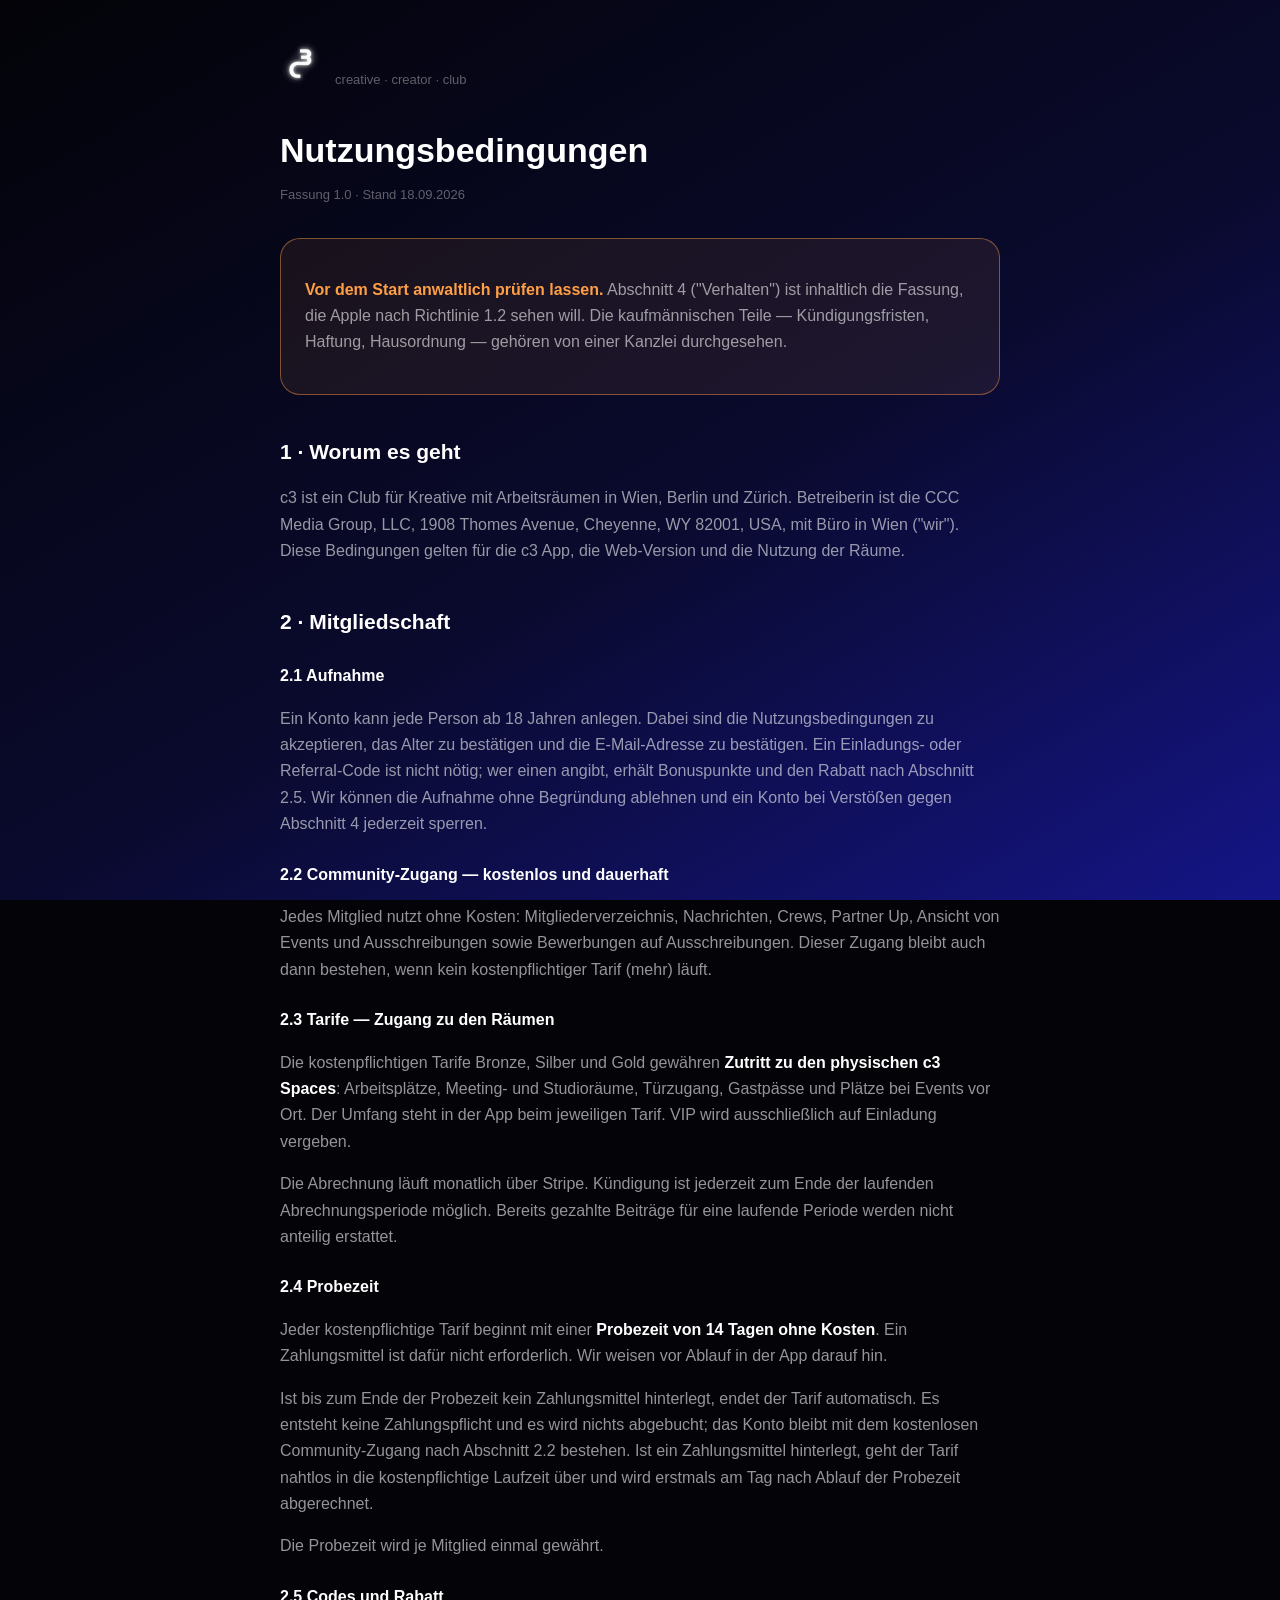
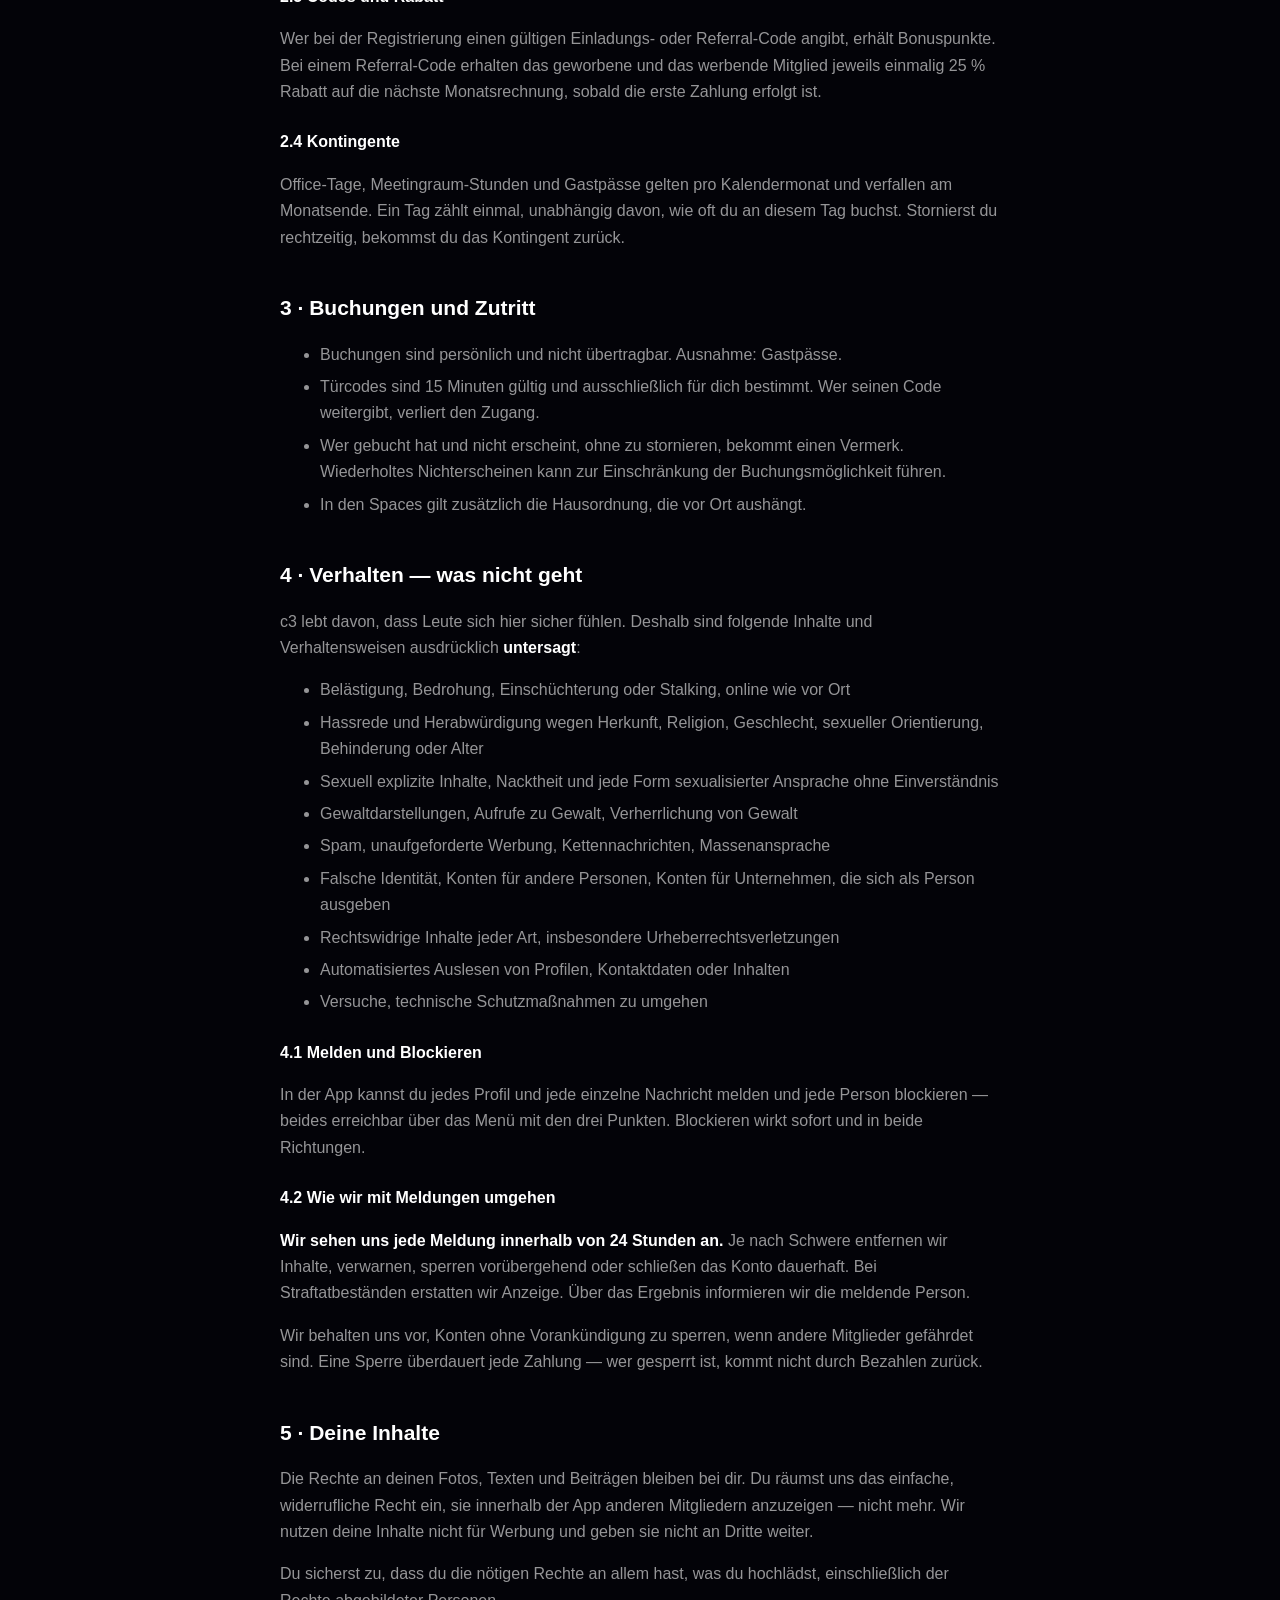
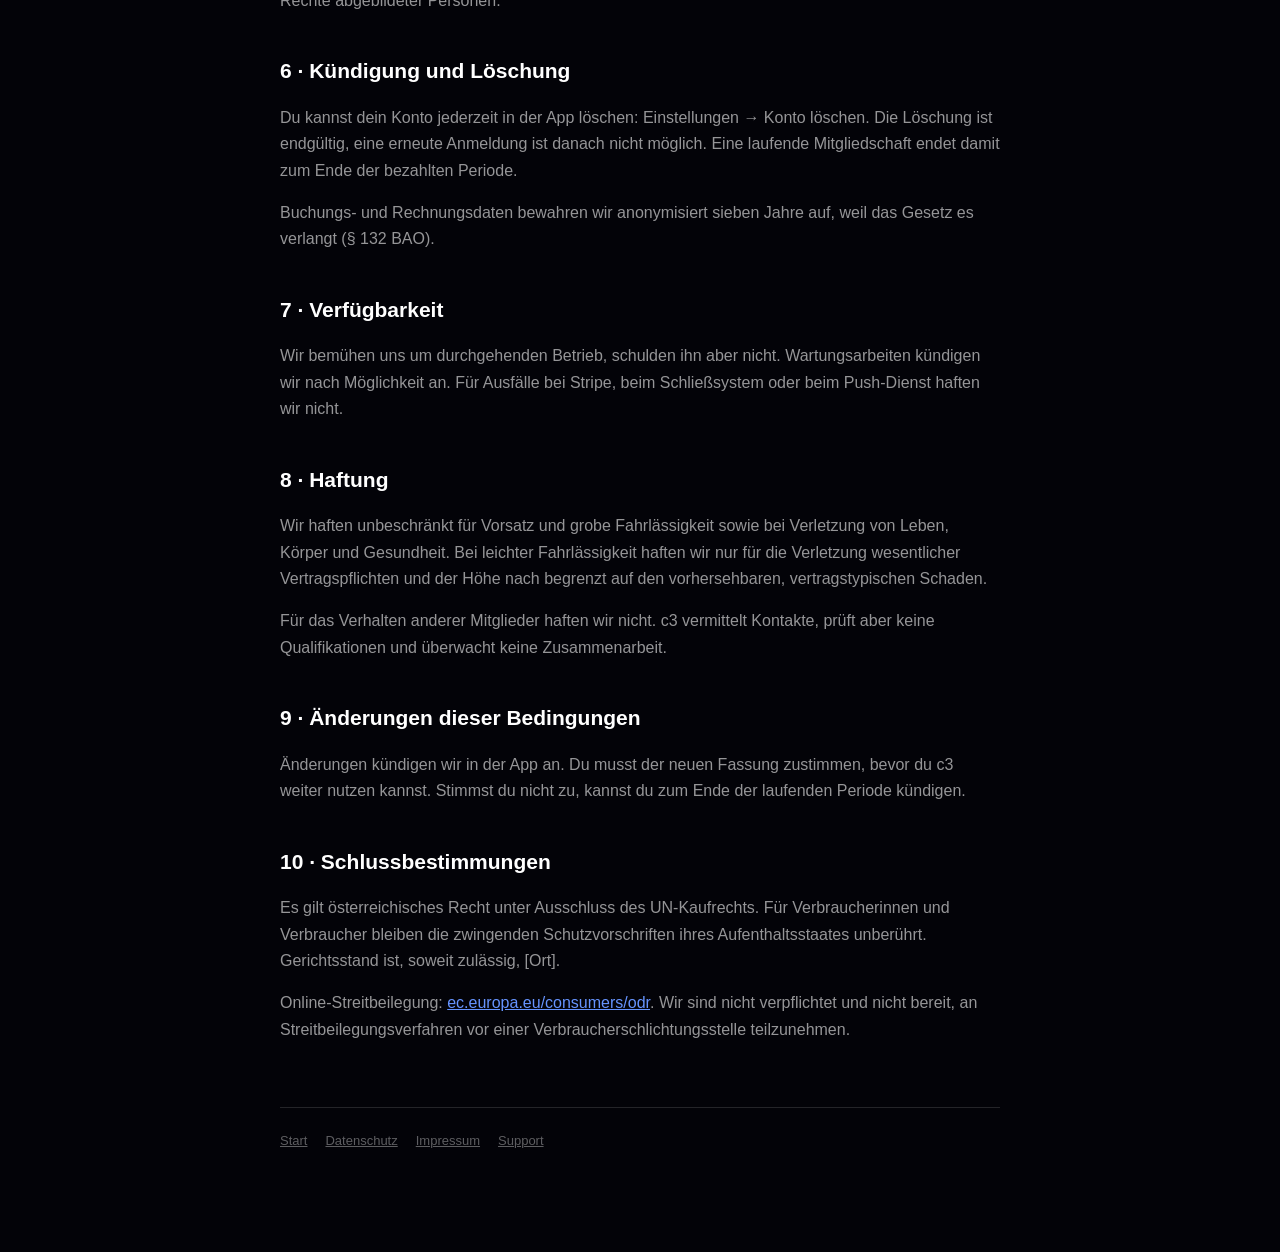
==== agb/index.html @ fae97e2a "c3club.io Website" ====
<!doctype html>
<html lang="de">
<head>
<meta charset="utf-8">
<meta name="viewport" content="width=device-width, initial-scale=1">
<title>Nutzungsbedingungen — c3</title>
<meta name="description" content="Die Regeln im Creative Creator Club.">
<link rel="icon" href="/favicon.png">
<link rel="stylesheet" href="/_stil.css">
</head>
<body>
<div class="seite">

<header class="marke">
  <a href="/"><img src="/wortmarke.png" alt="c3" class="marke-bild"></a>
  <span class="zusatz">creative · creator · club</span>
</header>

<h1>Nutzungsbedingungen</h1>
<p class="stand">Fassung 1.0 · Stand 18.09.2026</p>

<div class="karte warnung">
  <p><strong>Vor dem Start anwaltlich prüfen lassen.</strong> Abschnitt 4
  ("Verhalten") ist inhaltlich die Fassung, die Apple nach Richtlinie 1.2
  sehen will. Die kaufmännischen Teile — Kündigungsfristen, Haftung,
  Hausordnung — gehören von einer Kanzlei durchgesehen.</p>
</div>

<h2>1 · Worum es geht</h2>
<p>
  c3 ist ein Club für Kreative mit Arbeitsräumen in Wien, Berlin und
  Zürich. Betreiberin ist die CCC Media Group, LLC, 1908 Thomes Avenue, Cheyenne, WY 82001, USA, mit Büro in Wien ("wir"). Diese Bedingungen gelten
  für die c3 App, die Web-Version und die Nutzung der Räume.
</p>

<h2>2 · Mitgliedschaft</h2>
<h3>2.1 Aufnahme</h3>
<p>
  Ein Konto kann jede Person ab 18 Jahren anlegen. Dabei sind die
  Nutzungsbedingungen zu akzeptieren, das Alter zu bestätigen und die
  E-Mail-Adresse zu bestätigen. Ein Einladungs- oder Referral-Code ist
  nicht nötig; wer einen angibt, erhält Bonuspunkte und den Rabatt nach
  Abschnitt 2.5. Wir können die Aufnahme ohne Begründung ablehnen und ein
  Konto bei Verstößen gegen Abschnitt 4 jederzeit sperren.
</p>

<h3>2.2 Community-Zugang — kostenlos und dauerhaft</h3>
<p>
  Jedes Mitglied nutzt ohne Kosten: Mitgliederverzeichnis, Nachrichten,
  Crews, Partner Up, Ansicht von Events und Ausschreibungen sowie Bewerbungen
  auf Ausschreibungen. Dieser Zugang bleibt auch dann bestehen, wenn kein
  kostenpflichtiger Tarif (mehr) läuft.
</p>

<h3>2.3 Tarife — Zugang zu den Räumen</h3>
<p>
  Die kostenpflichtigen Tarife Bronze, Silber und Gold gewähren
  <strong>Zutritt zu den physischen c3 Spaces</strong>: Arbeitsplätze,
  Meeting- und Studioräume, Türzugang, Gastpässe und Plätze bei Events vor
  Ort. Der Umfang steht in der App beim jeweiligen Tarif. VIP wird
  ausschließlich auf Einladung vergeben.
</p>
<p>
  Die Abrechnung läuft monatlich über Stripe. Kündigung ist jederzeit zum
  Ende der laufenden Abrechnungsperiode möglich. Bereits gezahlte Beiträge
  für eine laufende Periode werden nicht anteilig erstattet.
</p>

<h3>2.4 Probezeit</h3>
<p>
  Jeder kostenpflichtige Tarif beginnt mit einer <strong>Probezeit von
  14 Tagen ohne Kosten</strong>. Ein Zahlungsmittel ist dafür nicht
  erforderlich. Wir weisen vor Ablauf in der App darauf hin.
</p>
<p>
  Ist bis zum Ende der Probezeit kein Zahlungsmittel hinterlegt, endet der
  Tarif automatisch. Es entsteht keine Zahlungspflicht und es wird nichts
  abgebucht; das Konto bleibt mit dem kostenlosen Community-Zugang nach
  Abschnitt 2.2 bestehen. Ist ein Zahlungsmittel hinterlegt, geht der Tarif
  nahtlos in die kostenpflichtige Laufzeit über und wird erstmals am Tag
  nach Ablauf der Probezeit abgerechnet.
</p>
<p>
  Die Probezeit wird je Mitglied einmal gewährt.
</p>

<h3>2.5 Codes und Rabatt</h3>
<p>
  Wer bei der Registrierung einen gültigen Einladungs- oder Referral-Code
  angibt, erhält Bonuspunkte. Bei einem Referral-Code erhalten das
  geworbene und das werbende Mitglied jeweils einmalig 25 % Rabatt auf die
  nächste Monatsrechnung, sobald die erste Zahlung erfolgt ist.
</p>

<h3>2.4 Kontingente</h3>
<p>
  Office-Tage, Meetingraum-Stunden und Gastpässe gelten pro Kalendermonat
  und verfallen am Monatsende. Ein Tag zählt einmal, unabhängig davon, wie
  oft du an diesem Tag buchst. Stornierst du rechtzeitig, bekommst du das
  Kontingent zurück.
</p>

<h2>3 · Buchungen und Zutritt</h2>
<ul>
  <li>Buchungen sind persönlich und nicht übertragbar. Ausnahme: Gastpässe.</li>
  <li>Türcodes sind 15 Minuten gültig und ausschließlich für dich bestimmt.
      Wer seinen Code weitergibt, verliert den Zugang.</li>
  <li>Wer gebucht hat und nicht erscheint, ohne zu stornieren, bekommt einen
      Vermerk. Wiederholtes Nichterscheinen kann zur Einschränkung der
      Buchungsmöglichkeit führen.</li>
  <li>In den Spaces gilt zusätzlich die Hausordnung, die vor Ort aushängt.</li>
</ul>

<h2>4 · Verhalten — was nicht geht</h2>
<p>
  c3 lebt davon, dass Leute sich hier sicher fühlen. Deshalb sind folgende
  Inhalte und Verhaltensweisen ausdrücklich <strong>untersagt</strong>:
</p>
<ul>
  <li>Belästigung, Bedrohung, Einschüchterung oder Stalking, online wie vor Ort</li>
  <li>Hassrede und Herabwürdigung wegen Herkunft, Religion, Geschlecht,
      sexueller Orientierung, Behinderung oder Alter</li>
  <li>Sexuell explizite Inhalte, Nacktheit und jede Form sexualisierter
      Ansprache ohne Einverständnis</li>
  <li>Gewaltdarstellungen, Aufrufe zu Gewalt, Verherrlichung von Gewalt</li>
  <li>Spam, unaufgeforderte Werbung, Kettennachrichten, Massenansprache</li>
  <li>Falsche Identität, Konten für andere Personen, Konten für Unternehmen,
      die sich als Person ausgeben</li>
  <li>Rechtswidrige Inhalte jeder Art, insbesondere Urheberrechtsverletzungen</li>
  <li>Automatisiertes Auslesen von Profilen, Kontaktdaten oder Inhalten</li>
  <li>Versuche, technische Schutzmaßnahmen zu umgehen</li>
</ul>

<h3>4.1 Melden und Blockieren</h3>
<p>
  In der App kannst du jedes Profil und jede einzelne Nachricht melden und
  jede Person blockieren — beides erreichbar über das Menü mit den drei
  Punkten. Blockieren wirkt sofort und in beide Richtungen.
</p>

<h3>4.2 Wie wir mit Meldungen umgehen</h3>
<p>
  <strong>Wir sehen uns jede Meldung innerhalb von 24 Stunden an.</strong>
  Je nach Schwere entfernen wir Inhalte, verwarnen, sperren vorübergehend
  oder schließen das Konto dauerhaft. Bei Straftatbeständen erstatten wir
  Anzeige. Über das Ergebnis informieren wir die meldende Person.
</p>
<p>
  Wir behalten uns vor, Konten ohne Vorankündigung zu sperren, wenn
  andere Mitglieder gefährdet sind. Eine Sperre überdauert jede Zahlung —
  wer gesperrt ist, kommt nicht durch Bezahlen zurück.
</p>

<h2>5 · Deine Inhalte</h2>
<p>
  Die Rechte an deinen Fotos, Texten und Beiträgen bleiben bei dir. Du
  räumst uns das einfache, widerrufliche Recht ein, sie innerhalb der App
  anderen Mitgliedern anzuzeigen — nicht mehr. Wir nutzen deine Inhalte
  nicht für Werbung und geben sie nicht an Dritte weiter.
</p>
<p>
  Du sicherst zu, dass du die nötigen Rechte an allem hast, was du hochlädst,
  einschließlich der Rechte abgebildeter Personen.
</p>

<h2>6 · Kündigung und Löschung</h2>
<p>
  Du kannst dein Konto jederzeit in der App löschen: Einstellungen → Konto
  löschen. Die Löschung ist endgültig, eine erneute Anmeldung ist danach
  nicht möglich. Eine laufende Mitgliedschaft endet damit zum Ende der
  bezahlten Periode.
</p>
<p>
  Buchungs- und Rechnungsdaten bewahren wir anonymisiert sieben Jahre auf,
  weil das Gesetz es verlangt (§ 132 BAO).
</p>

<h2>7 · Verfügbarkeit</h2>
<p>
  Wir bemühen uns um durchgehenden Betrieb, schulden ihn aber nicht.
  Wartungsarbeiten kündigen wir nach Möglichkeit an. Für Ausfälle bei
  Stripe, beim Schließsystem oder beim Push-Dienst haften wir nicht.
</p>

<h2>8 · Haftung</h2>
<p>
  Wir haften unbeschränkt für Vorsatz und grobe Fahrlässigkeit sowie bei
  Verletzung von Leben, Körper und Gesundheit. Bei leichter Fahrlässigkeit
  haften wir nur für die Verletzung wesentlicher Vertragspflichten und der
  Höhe nach begrenzt auf den vorhersehbaren, vertragstypischen Schaden.
</p>
<p>
  Für das Verhalten anderer Mitglieder haften wir nicht. c3 vermittelt
  Kontakte, prüft aber keine Qualifikationen und überwacht keine
  Zusammenarbeit.
</p>

<h2>9 · Änderungen dieser Bedingungen</h2>
<p>
  Änderungen kündigen wir in der App an. Du musst der neuen Fassung
  zustimmen, bevor du c3 weiter nutzen kannst. Stimmst du nicht zu, kannst
  du zum Ende der laufenden Periode kündigen.
</p>

<h2>10 · Schlussbestimmungen</h2>
<p>
  Es gilt österreichisches Recht unter Ausschluss des UN-Kaufrechts. Für
  Verbraucherinnen und Verbraucher bleiben die zwingenden Schutzvorschriften
  ihres Aufenthaltsstaates unberührt. Gerichtsstand ist, soweit zulässig,
  [Ort].
</p>
<p>
  Online-Streitbeilegung: <a href="https://ec.europa.eu/consumers/odr">
  ec.europa.eu/consumers/odr</a>. Wir sind nicht verpflichtet und nicht
  bereit, an Streitbeilegungsverfahren vor einer Verbraucherschlichtungs­stelle
  teilzunehmen.
</p>

<footer>
  <a href="/">Start</a>
  <a href="/datenschutz">Datenschutz</a>
  <a href="/impressum">Impressum</a>
  <a href="mailto:hallo@c3club.io">Support</a>
</footer>

</div>
</body>
</html>
---- _stil.css ----
/* c3 — gemeinsamer Stil für die Web-Seiten (Landing, Recht, Support) */

:root {
  --bg: #030308;
  --blau: #1E1ED6;
  --akzent: #2365FF;
  --glow: #6694FF;
  --txt: #ffffff;
  --txt2: rgba(255,255,255,0.58);
  --txt3: rgba(255,255,255,0.36);
  --kante: rgba(255,255,255,0.13);
  --glas: rgba(255,255,255,0.055);
}

* { box-sizing: border-box; }

html { -webkit-text-size-adjust: 100%; }

body {
  margin: 0;
  background: var(--bg);
  background-image: linear-gradient(150deg, #030308 0%, #0a0a2e 55%, #1E1ED6 140%);
  background-attachment: fixed;
  color: var(--txt);
  font-family: Outfit, -apple-system, BlinkMacSystemFont, 'Segoe UI', Roboto, sans-serif;
  font-size: 16px;
  line-height: 1.65;
  -webkit-font-smoothing: antialiased;
}

.seite {
  max-width: 760px;
  margin: 0 auto;
  padding: 40px 20px 100px;
}

header.marke {
  display: flex;
  align-items: baseline;
  gap: 14px;
  margin-bottom: 40px;
}
header.marke a { line-height: 0; text-decoration: none; }
/* Das echte Zeichen statt eines getippten "c3". Freigestellt auf
   transparent, damit es auf dem dunklen Grund wie auf dem blauen
   Ende des Verlaufs richtig liegt. */
header.marke .marke-bild { height: 44px; width: auto; display: block; }
header.marke .zusatz { color: var(--txt3); font-size: 13px; }

h1 { font-size: 34px; line-height: 1.2; margin: 0 0 8px; font-weight: 600; }
h2 { font-size: 21px; margin: 40px 0 10px; font-weight: 600; }
h3 { font-size: 16px; margin: 24px 0 6px; font-weight: 600; color: var(--txt); }
p, li { color: var(--txt2); }
li { margin-bottom: 6px; }
strong { color: var(--txt); font-weight: 600; }
a { color: var(--glow); }

.stand { color: var(--txt3); font-size: 13px; margin-bottom: 32px; }

.karte {
  background: var(--glas);
  border: 1px solid var(--kante);
  border-radius: 20px;
  padding: 22px 24px;
  margin: 22px 0;
}

.warnung {
  border-color: rgba(255,159,69,0.45);
  background: rgba(255,159,69,0.08);
}
.warnung strong { color: #FF9F45; }

table { width: 100%; border-collapse: collapse; margin: 14px 0; font-size: 14px; }
th, td { text-align: left; padding: 9px 10px; border-bottom: 1px solid var(--kante);
         vertical-align: top; color: var(--txt2); }
th { color: var(--txt); font-weight: 600; }

.knopf {
  display: inline-block;
  background: #fff;
  color: var(--bg);
  border-radius: 99px;
  padding: 13px 28px;
  font-weight: 600;
  text-decoration: none;
  box-shadow: 0 0 22px rgba(255,255,255,0.28);
}
.knopf.geist {
  background: var(--glas);
  color: var(--txt);
  border: 1px solid var(--kante);
  box-shadow: none;
}

footer {
  margin-top: 64px; padding-top: 22px;
  border-top: 1px solid var(--kante);
  color: var(--txt3); font-size: 13px;
  display: flex; flex-wrap: wrap; gap: 18px;
}
footer a { color: var(--txt3); }

@media (max-width: 600px) {
  h1 { font-size: 28px; }
  .seite { padding: 28px 18px 80px; }
}
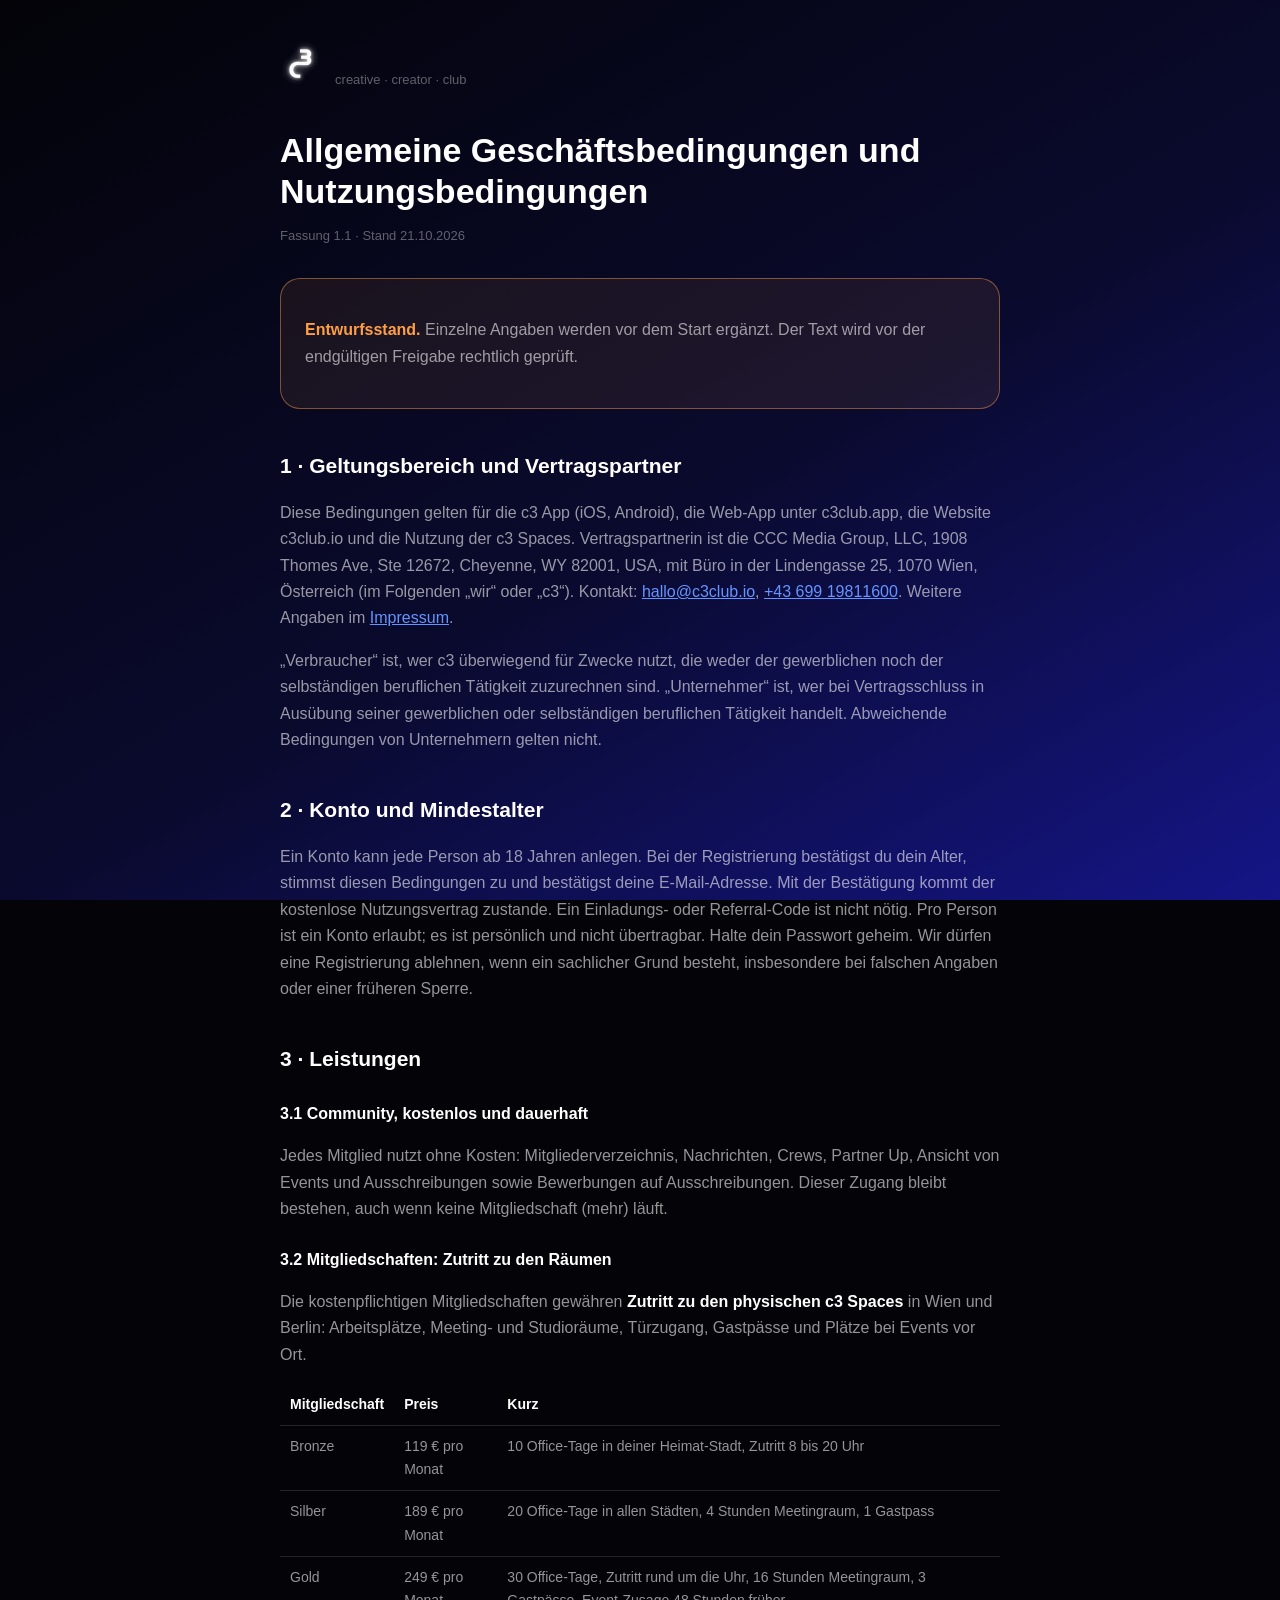
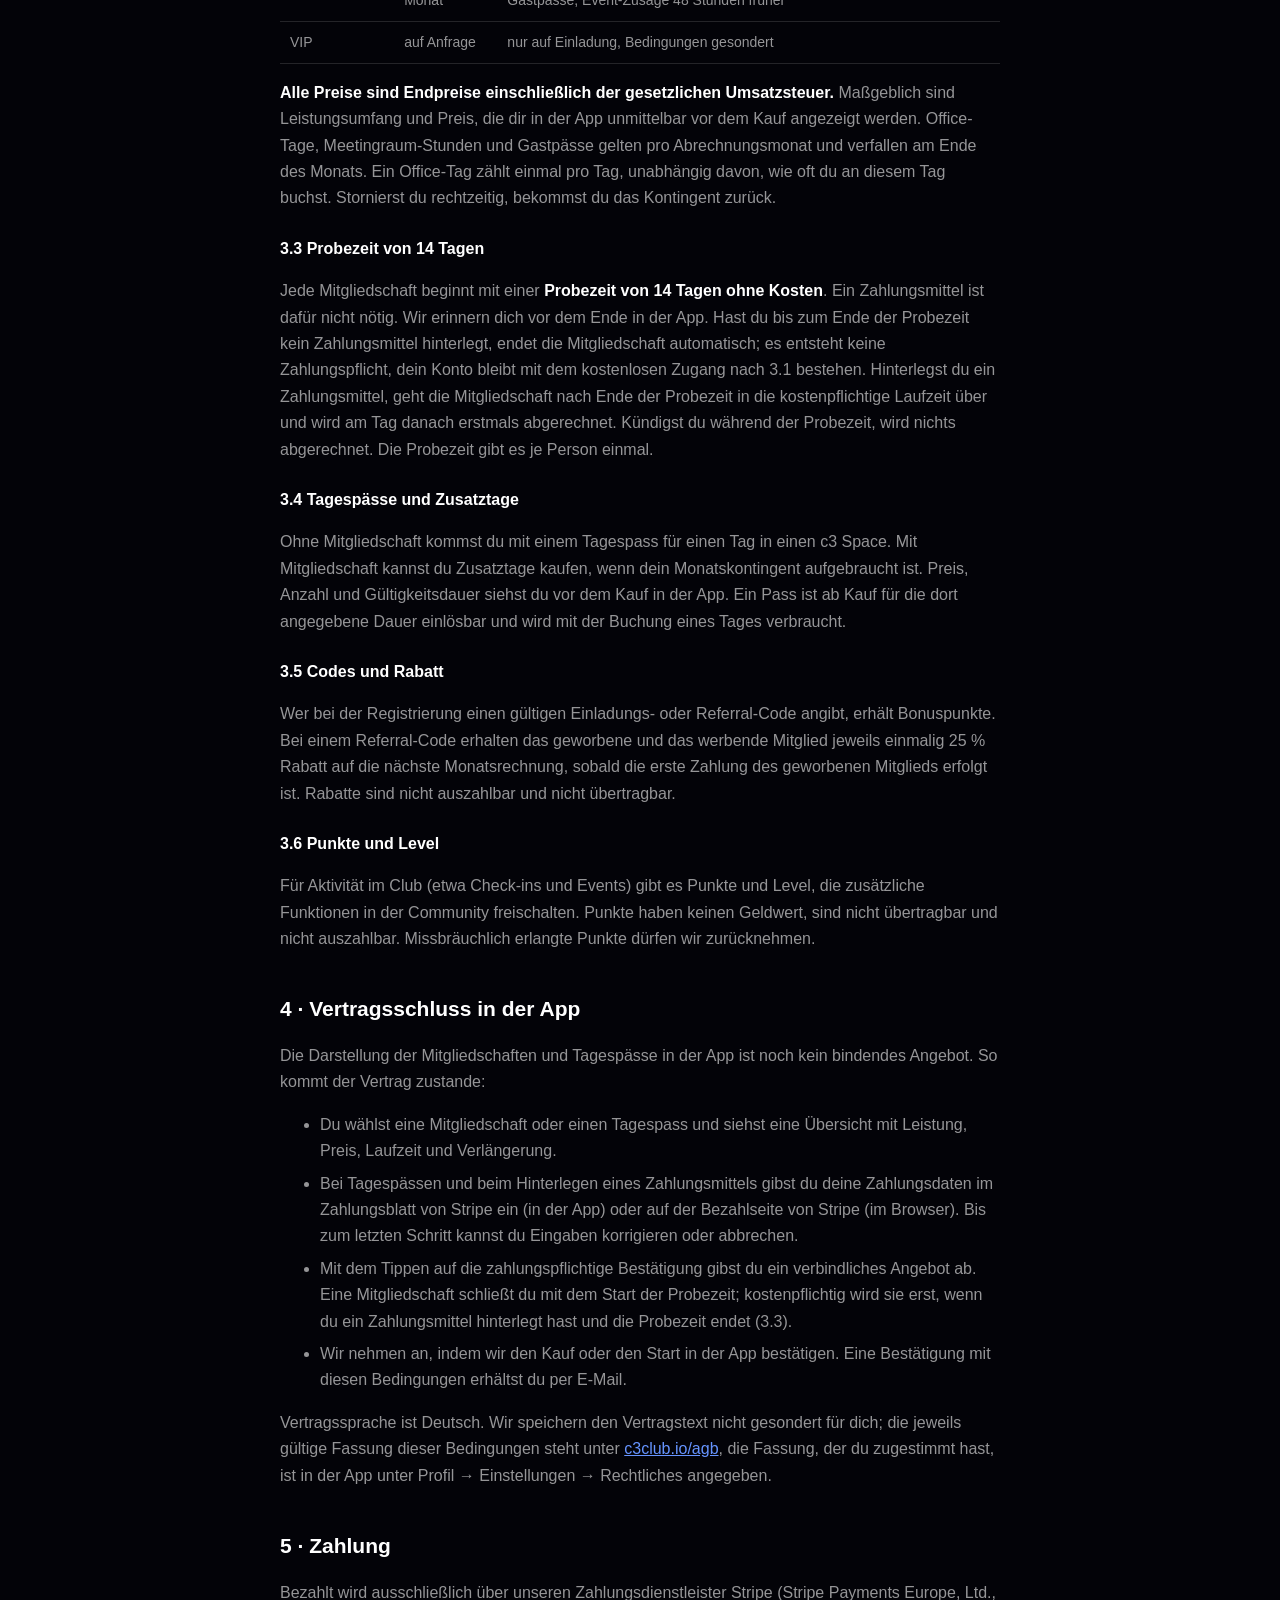
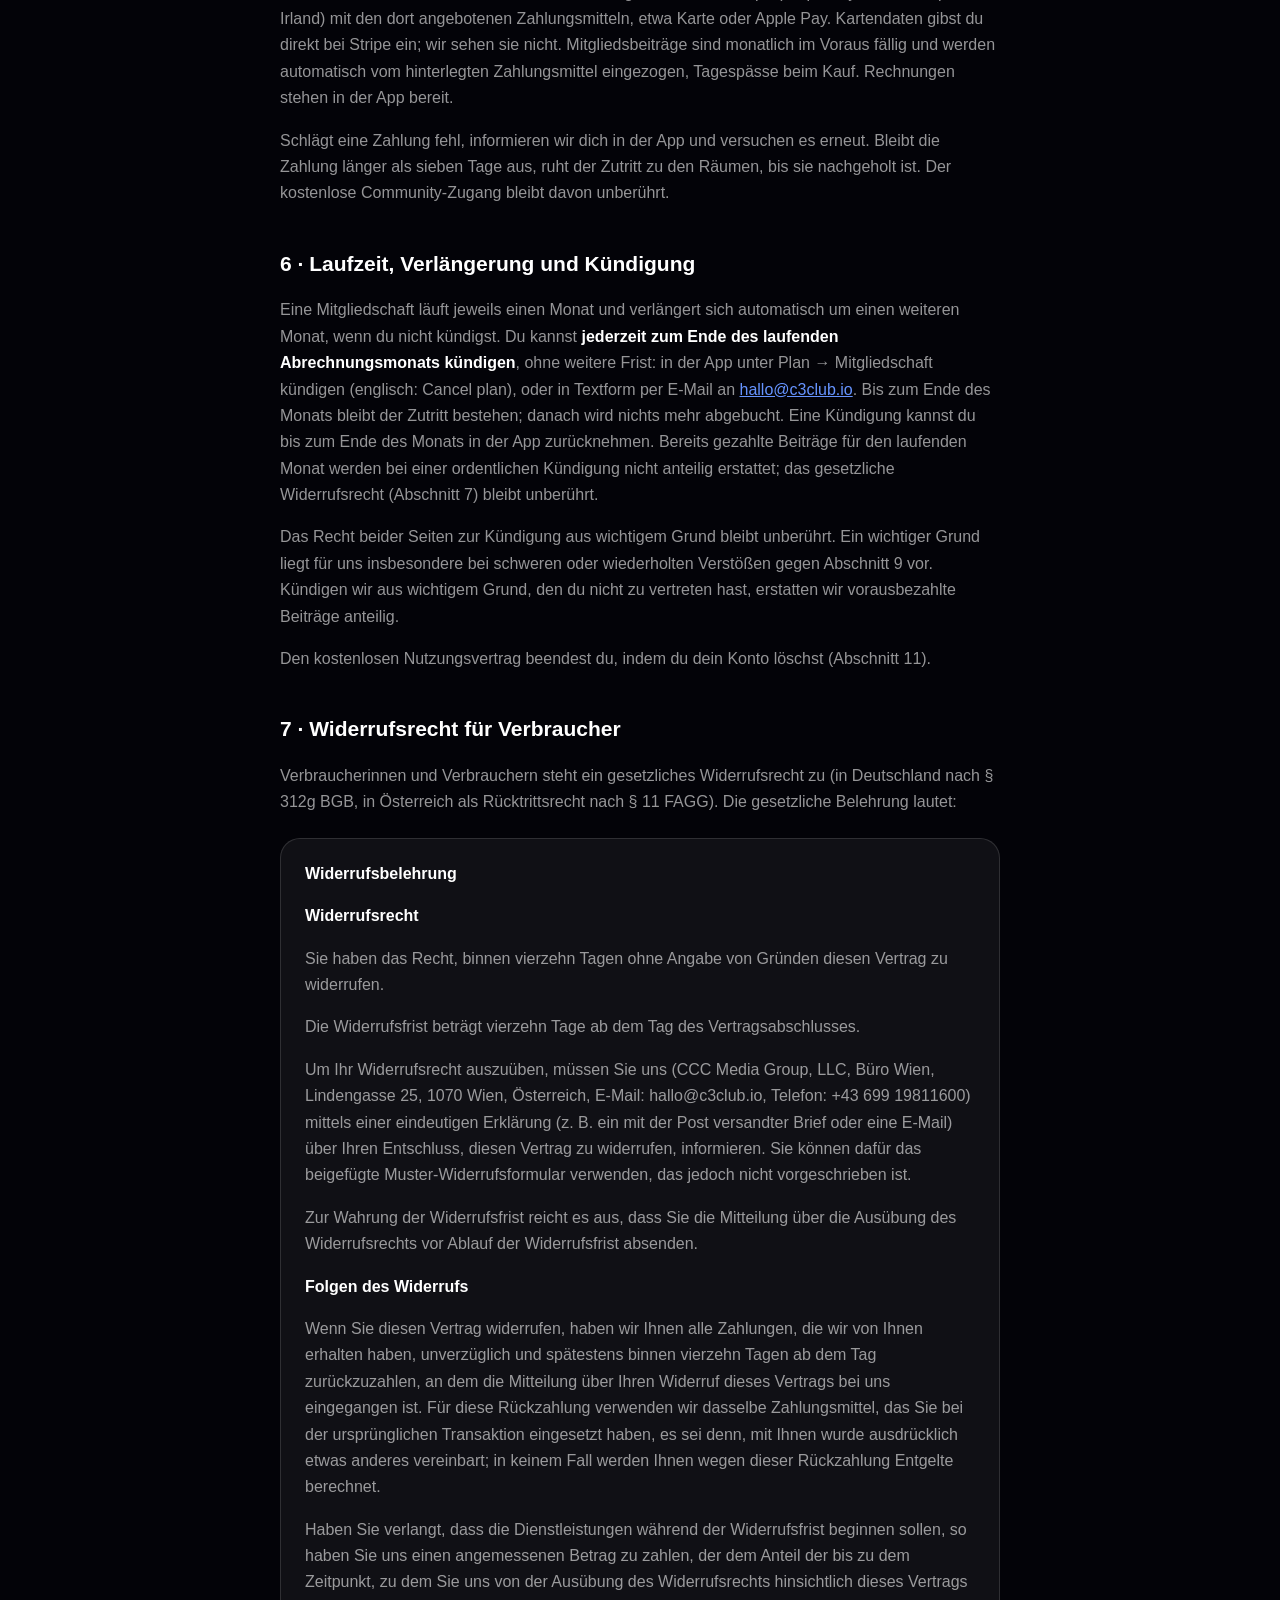
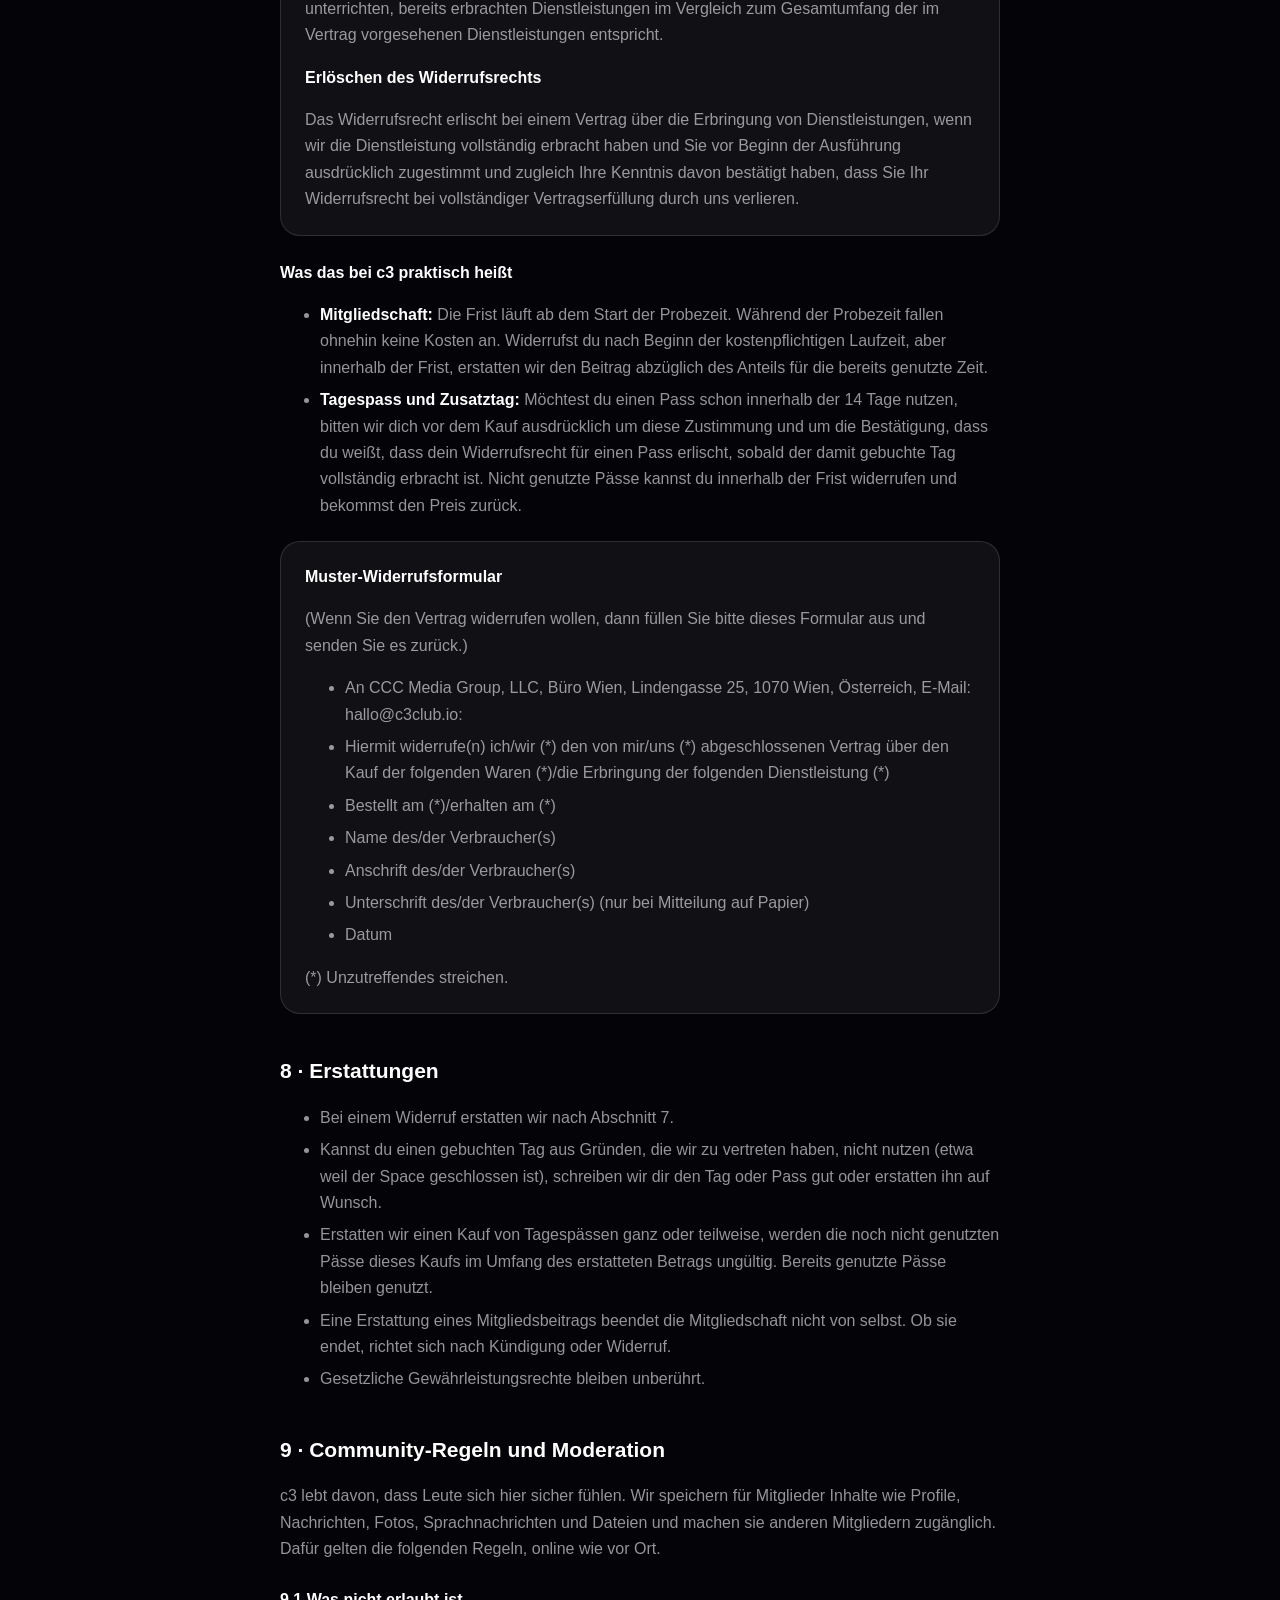
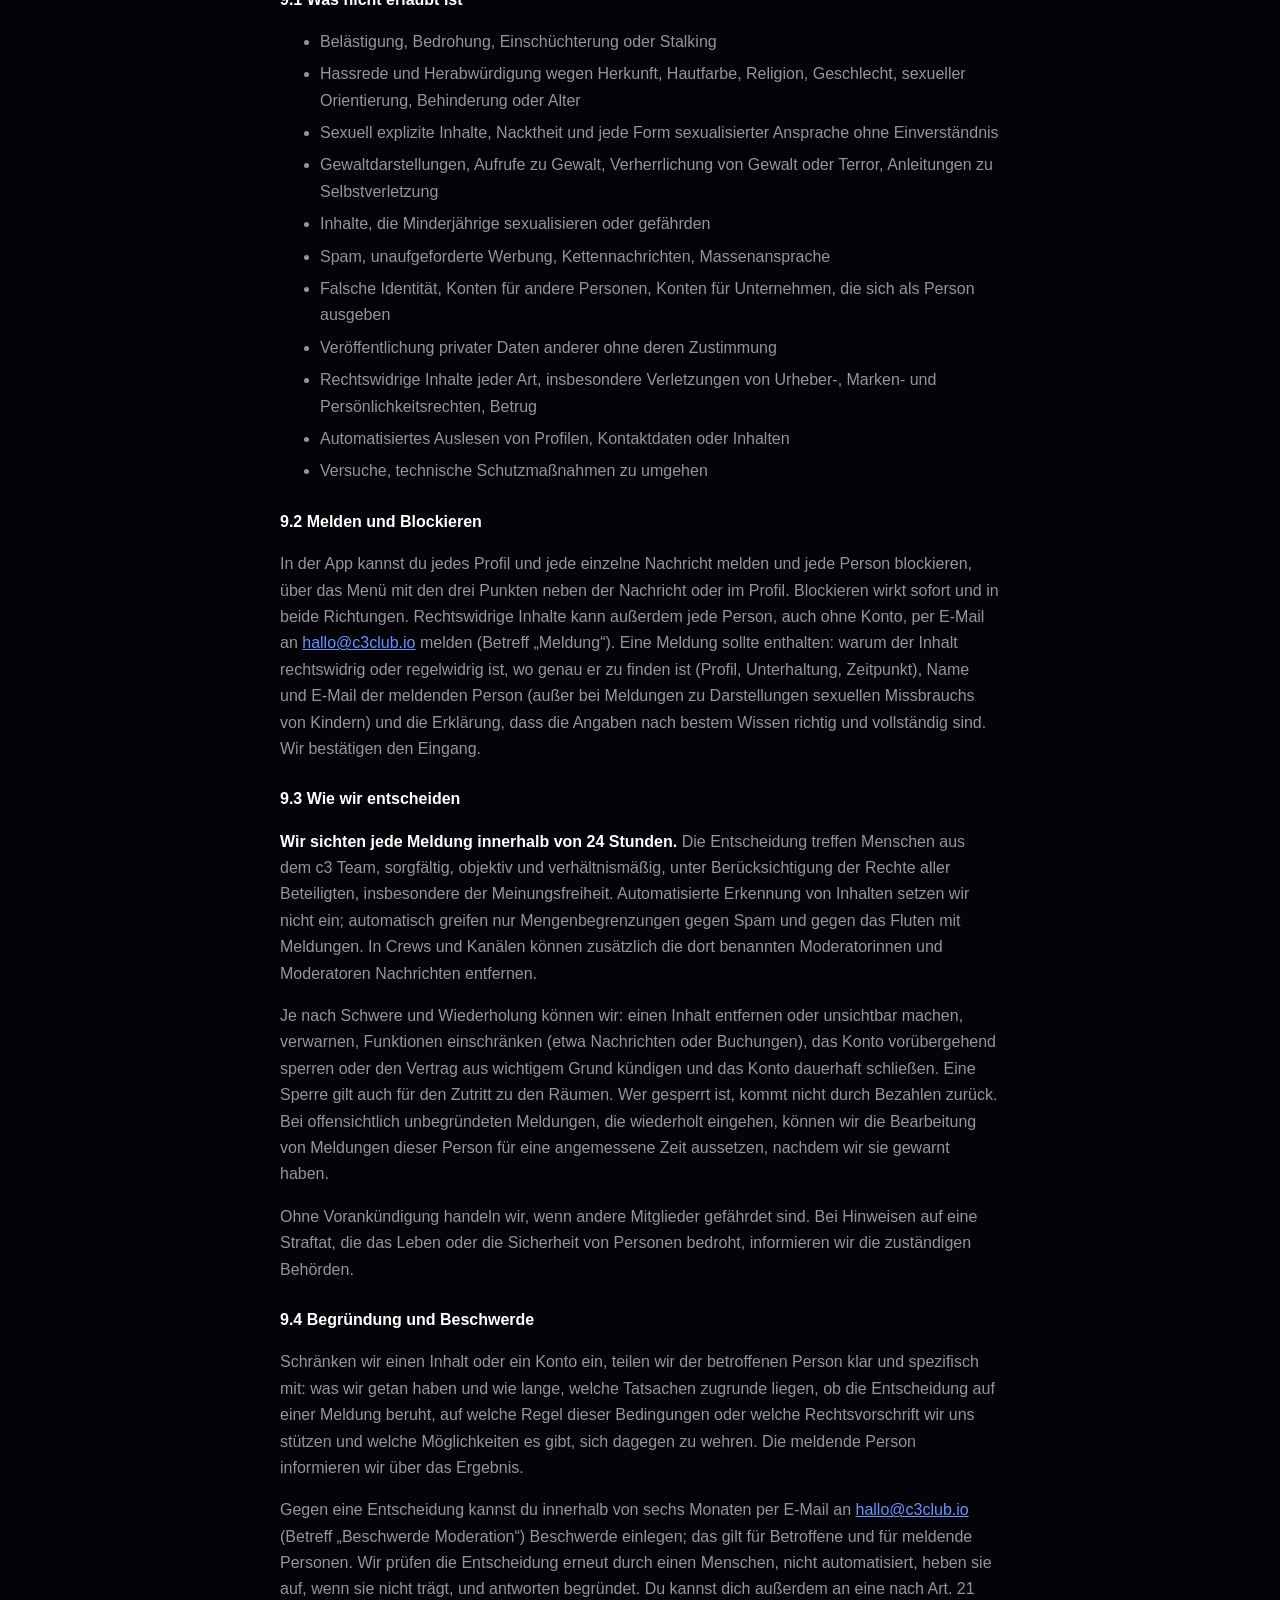
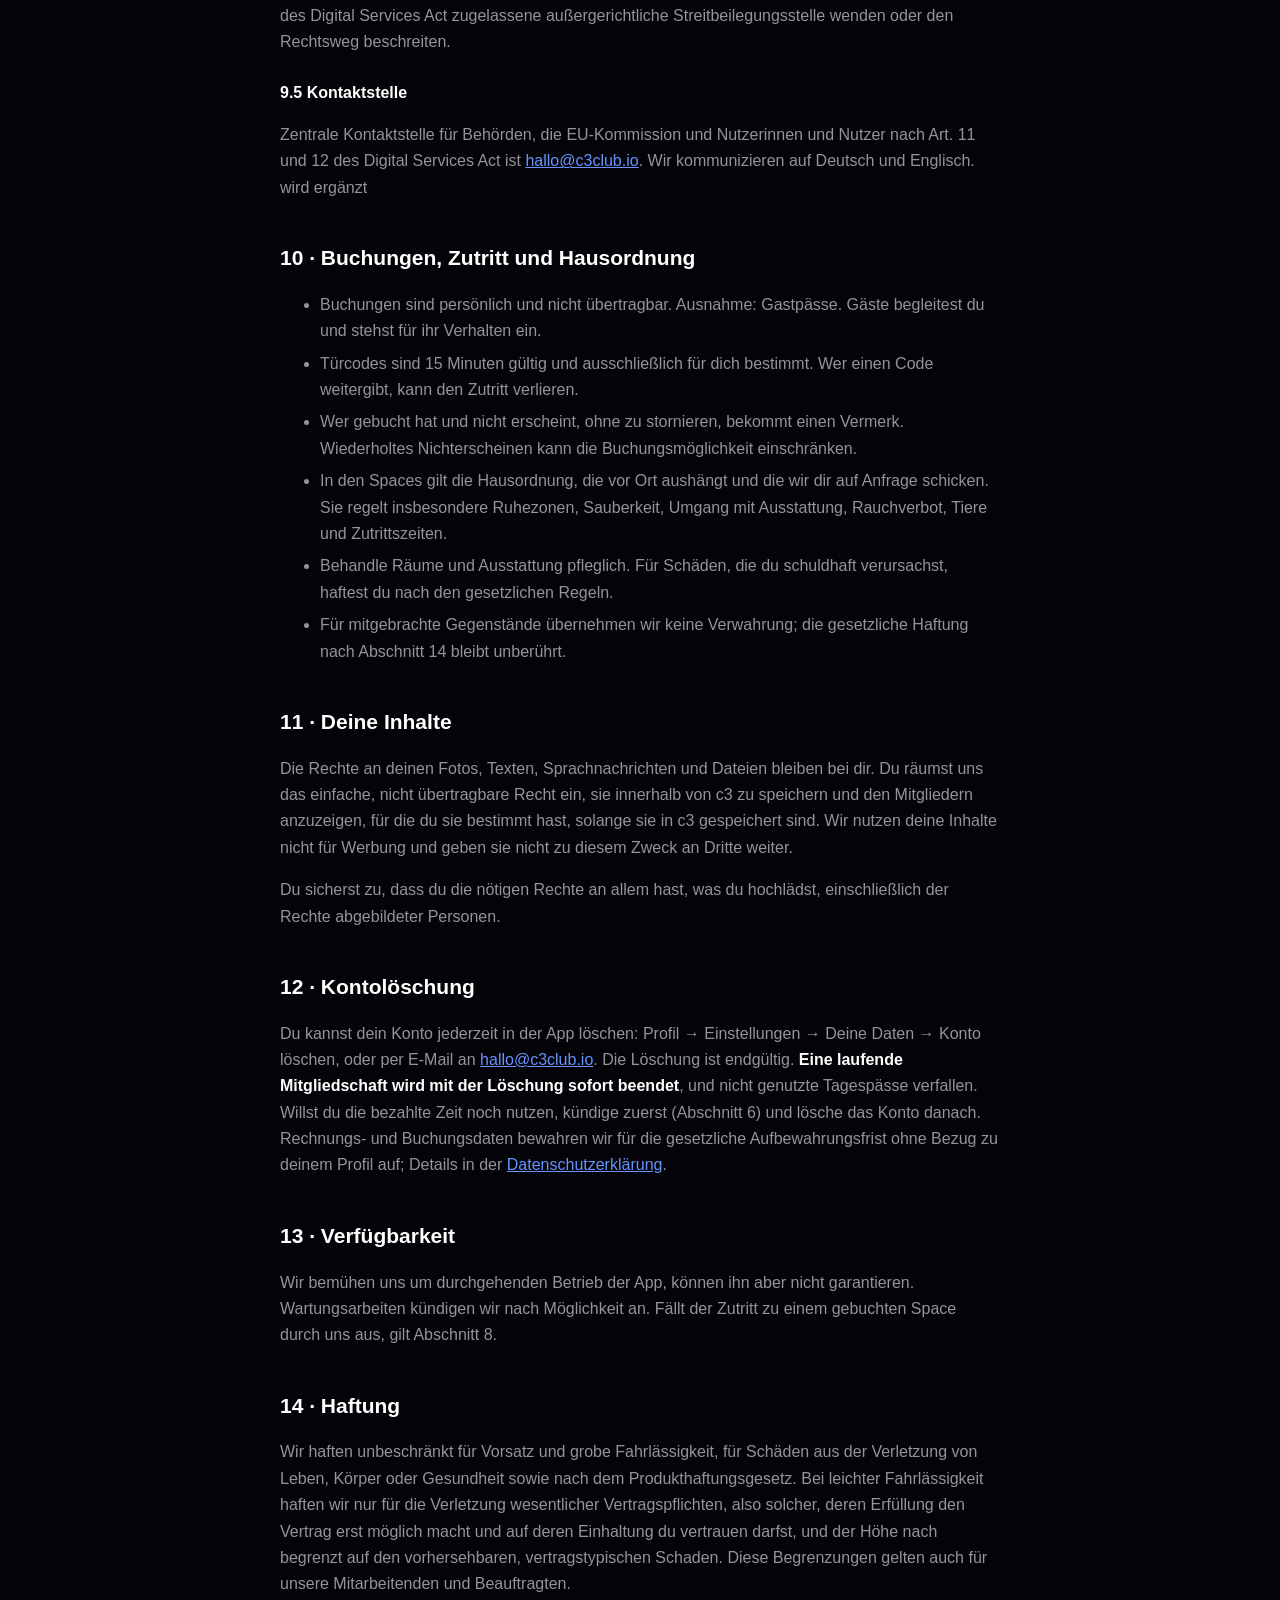
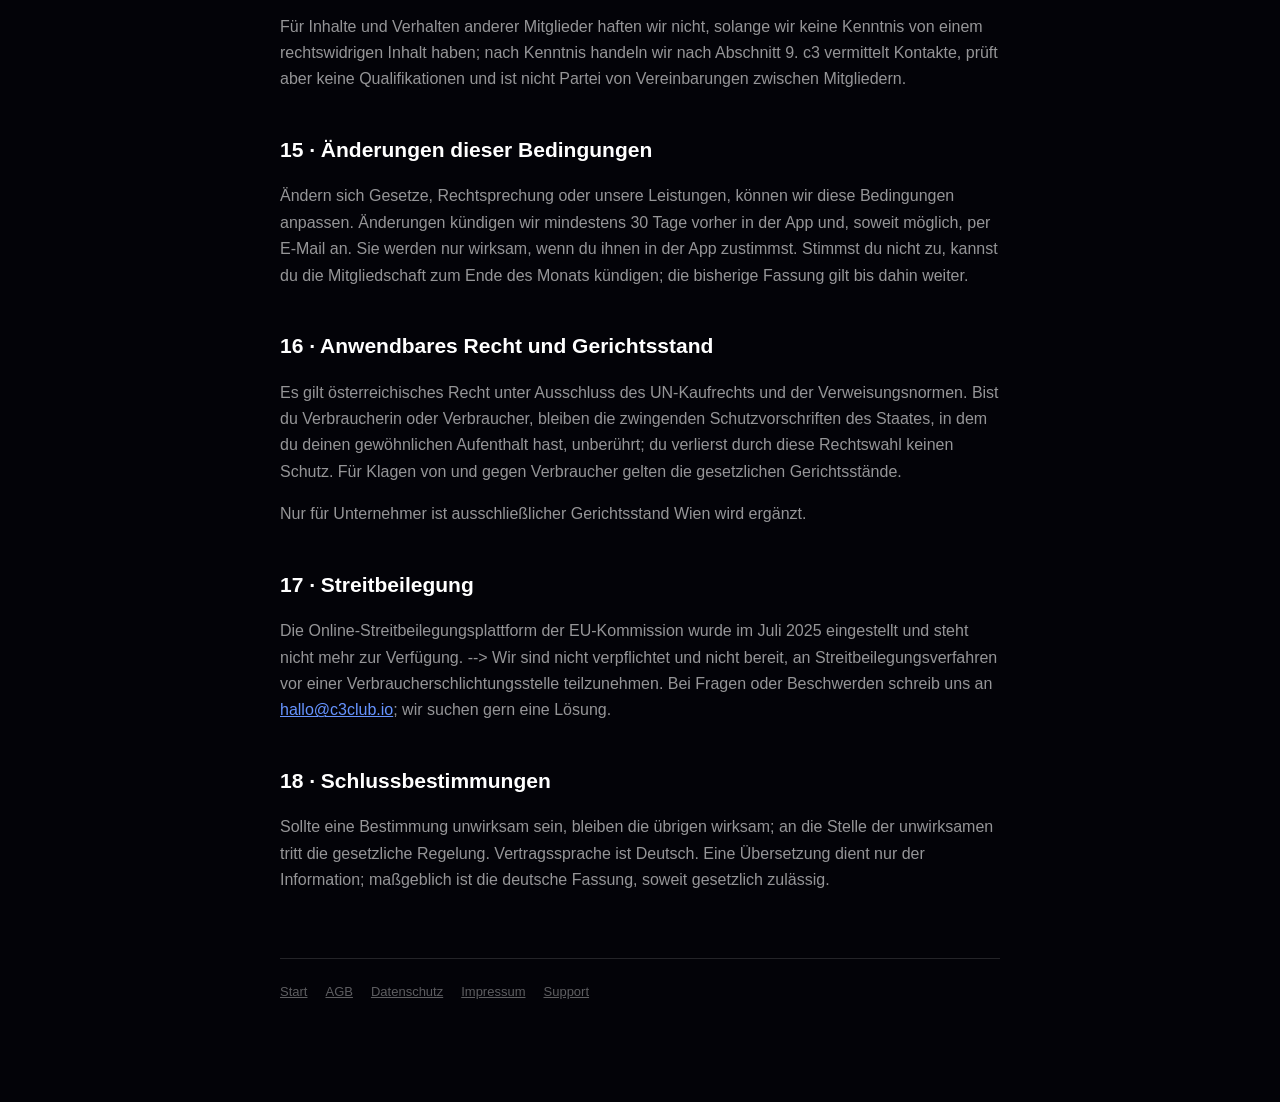
==== commit 97f529a9: "Veroeffentlichung 2026-10-21: Rechtstexte 1.1, Web-App mit Registrierungs- und Back-Fix" ====
--- a/agb/index.html
+++ b/agb/index.html
@@ -3,8 +3,8 @@
 <head>
 <meta charset="utf-8">
 <meta name="viewport" content="width=device-width, initial-scale=1">
-<title>Nutzungsbedingungen — c3</title>
-<meta name="description" content="Die Regeln im Creative Creator Club.">
+<title>AGB und Nutzungsbedingungen — c3</title>
+<meta name="description" content="Allgemeine Geschäftsbedingungen und Community-Regeln des Creative Creator Club.">
 <link rel="icon" href="/favicon.png">
 <link rel="stylesheet" href="/_stil.css">
 </head>
@@ -16,211 +16,520 @@
   <span class="zusatz">creative · creator · club</span>
 </header>
 
-<h1>Nutzungsbedingungen</h1>
-<p class="stand">Fassung 1.0 · Stand 18.09.2026</p>
+<h1>Allgemeine Geschäftsbedingungen und Nutzungsbedingungen</h1>
+<p class="stand">Fassung 1.1 · Stand 21.10.2026</p>
 
 <div class="karte warnung">
-  <p><strong>Vor dem Start anwaltlich prüfen lassen.</strong> Abschnitt 4
-  ("Verhalten") ist inhaltlich die Fassung, die Apple nach Richtlinie 1.2
-  sehen will. Die kaufmännischen Teile — Kündigungsfristen, Haftung,
-  Hausordnung — gehören von einer Kanzlei durchgesehen.</p>
+  <p><strong>Entwurfsstand.</strong> Einzelne Angaben werden vor dem Start ergänzt. Der Text wird vor der
+  endgültigen Freigabe rechtlich geprüft.</p>
 </div>
 
-<h2>1 · Worum es geht</h2>
-<p>
-  c3 ist ein Club für Kreative mit Arbeitsräumen in Wien, Berlin und
-  Zürich. Betreiberin ist die CCC Media Group, LLC, 1908 Thomes Avenue, Cheyenne, WY 82001, USA, mit Büro in Wien ("wir"). Diese Bedingungen gelten
-  für die c3 App, die Web-Version und die Nutzung der Räume.
-</p>
-
-<h2>2 · Mitgliedschaft</h2>
-<h3>2.1 Aufnahme</h3>
-<p>
-  Ein Konto kann jede Person ab 18 Jahren anlegen. Dabei sind die
-  Nutzungsbedingungen zu akzeptieren, das Alter zu bestätigen und die
-  E-Mail-Adresse zu bestätigen. Ein Einladungs- oder Referral-Code ist
-  nicht nötig; wer einen angibt, erhält Bonuspunkte und den Rabatt nach
-  Abschnitt 2.5. Wir können die Aufnahme ohne Begründung ablehnen und ein
-  Konto bei Verstößen gegen Abschnitt 4 jederzeit sperren.
-</p>
-
-<h3>2.2 Community-Zugang — kostenlos und dauerhaft</h3>
+<h2>1 · Geltungsbereich und Vertragspartner</h2>
+<p>
+  Diese Bedingungen gelten für die c3 App (iOS, Android), die Web-App unter
+  c3club.app, die Website c3club.io und die Nutzung der c3 Spaces.
+  Vertragspartnerin ist die CCC Media Group, LLC, 1908 Thomes Ave,
+  Ste 12672, Cheyenne, WY 82001, USA, mit Büro in der Lindengasse 25,
+  1070 Wien, Österreich (im Folgenden „wir“ oder „c3“). Kontakt:
+  <a href="mailto:hallo@c3club.io">hallo@c3club.io</a>,
+  <a href="tel:+4369919811600">+43 699 19811600</a>. Weitere Angaben im
+  <a href="/impressum">Impressum</a>.
+</p>
+<p>
+  „Verbraucher“ ist, wer c3 überwiegend für Zwecke nutzt, die weder der
+  gewerblichen noch der selbständigen beruflichen Tätigkeit zuzurechnen
+  sind. „Unternehmer“ ist, wer bei Vertragsschluss in Ausübung seiner
+  gewerblichen oder selbständigen beruflichen Tätigkeit handelt. Abweichende
+  Bedingungen von Unternehmern gelten nicht.
+</p>
+
+<h2>2 · Konto und Mindestalter</h2>
+<p>
+  Ein Konto kann jede Person ab 18 Jahren anlegen. Bei der Registrierung
+  bestätigst du dein Alter, stimmst diesen Bedingungen zu und bestätigst
+  deine E-Mail-Adresse. Mit der Bestätigung kommt der kostenlose
+  Nutzungsvertrag zustande. Ein Einladungs- oder Referral-Code ist nicht
+  nötig. Pro Person ist ein Konto erlaubt; es ist persönlich und nicht
+  übertragbar. Halte dein Passwort geheim. Wir dürfen eine Registrierung
+  ablehnen, wenn ein sachlicher Grund besteht, insbesondere bei falschen
+  Angaben oder einer früheren Sperre.
+</p>
+
+<h2>3 · Leistungen</h2>
+
+<h3>3.1 Community, kostenlos und dauerhaft</h3>
 <p>
   Jedes Mitglied nutzt ohne Kosten: Mitgliederverzeichnis, Nachrichten,
-  Crews, Partner Up, Ansicht von Events und Ausschreibungen sowie Bewerbungen
-  auf Ausschreibungen. Dieser Zugang bleibt auch dann bestehen, wenn kein
-  kostenpflichtiger Tarif (mehr) läuft.
-</p>
-
-<h3>2.3 Tarife — Zugang zu den Räumen</h3>
-<p>
-  Die kostenpflichtigen Tarife Bronze, Silber und Gold gewähren
-  <strong>Zutritt zu den physischen c3 Spaces</strong>: Arbeitsplätze,
-  Meeting- und Studioräume, Türzugang, Gastpässe und Plätze bei Events vor
-  Ort. Der Umfang steht in der App beim jeweiligen Tarif. VIP wird
-  ausschließlich auf Einladung vergeben.
-</p>
-<p>
-  Die Abrechnung läuft monatlich über Stripe. Kündigung ist jederzeit zum
-  Ende der laufenden Abrechnungsperiode möglich. Bereits gezahlte Beiträge
-  für eine laufende Periode werden nicht anteilig erstattet.
-</p>
-
-<h3>2.4 Probezeit</h3>
-<p>
-  Jeder kostenpflichtige Tarif beginnt mit einer <strong>Probezeit von
-  14 Tagen ohne Kosten</strong>. Ein Zahlungsmittel ist dafür nicht
-  erforderlich. Wir weisen vor Ablauf in der App darauf hin.
-</p>
-<p>
-  Ist bis zum Ende der Probezeit kein Zahlungsmittel hinterlegt, endet der
-  Tarif automatisch. Es entsteht keine Zahlungspflicht und es wird nichts
-  abgebucht; das Konto bleibt mit dem kostenlosen Community-Zugang nach
-  Abschnitt 2.2 bestehen. Ist ein Zahlungsmittel hinterlegt, geht der Tarif
-  nahtlos in die kostenpflichtige Laufzeit über und wird erstmals am Tag
-  nach Ablauf der Probezeit abgerechnet.
-</p>
-<p>
-  Die Probezeit wird je Mitglied einmal gewährt.
-</p>
-
-<h3>2.5 Codes und Rabatt</h3>
+  Crews, Partner Up, Ansicht von Events und Ausschreibungen sowie
+  Bewerbungen auf Ausschreibungen. Dieser Zugang bleibt bestehen, auch wenn
+  keine Mitgliedschaft (mehr) läuft.
+</p>
+
+<h3>3.2 Mitgliedschaften: Zutritt zu den Räumen</h3>
+<p>
+  Die kostenpflichtigen Mitgliedschaften gewähren <strong>Zutritt zu den
+  physischen c3 Spaces</strong> in Wien und Berlin: Arbeitsplätze, Meeting-
+  und Studioräume, Türzugang, Gastpässe und Plätze bei Events vor Ort.
+</p>
+<table>
+  <tr><th>Mitgliedschaft</th><th>Preis</th><th>Kurz</th></tr>
+  <tr><td>Bronze</td><td>119 € pro Monat</td><td>10 Office-Tage in deiner Heimat-Stadt, Zutritt 8 bis 20 Uhr</td></tr>
+  <tr><td>Silber</td><td>189 € pro Monat</td><td>20 Office-Tage in allen Städten, 4 Stunden Meetingraum, 1 Gastpass</td></tr>
+  <tr><td>Gold</td><td>249 € pro Monat</td><td>30 Office-Tage, Zutritt rund um die Uhr, 16 Stunden Meetingraum, 3 Gastpässe, Event-Zusage 48 Stunden früher</td></tr>
+  <tr><td>VIP</td><td>auf Anfrage</td><td>nur auf Einladung, Bedingungen gesondert</td></tr>
+</table>
+<p>
+  <strong>Alle Preise sind Endpreise einschließlich der gesetzlichen
+  Umsatzsteuer.</strong> Maßgeblich sind Leistungsumfang und Preis, die dir
+  in der App unmittelbar vor dem Kauf angezeigt werden. Office-Tage,
+  Meetingraum-Stunden und Gastpässe gelten pro Abrechnungsmonat und verfallen
+  am Ende des Monats. Ein Office-Tag zählt einmal pro Tag, unabhängig davon,
+  wie oft du an diesem Tag buchst. Stornierst du rechtzeitig, bekommst du
+  das Kontingent zurück.
+</p>
+
+<h3>3.3 Probezeit von 14 Tagen</h3>
+<p>
+  Jede Mitgliedschaft beginnt mit einer <strong>Probezeit von 14 Tagen ohne
+  Kosten</strong>. Ein Zahlungsmittel ist dafür nicht nötig. Wir erinnern dich
+  vor dem Ende in der App. Hast du bis zum Ende der Probezeit kein
+  Zahlungsmittel hinterlegt, endet die Mitgliedschaft automatisch; es
+  entsteht keine Zahlungspflicht, dein Konto bleibt mit dem kostenlosen
+  Zugang nach 3.1 bestehen. Hinterlegst du ein Zahlungsmittel, geht die
+  Mitgliedschaft nach Ende der Probezeit in die kostenpflichtige Laufzeit
+  über und wird am Tag danach erstmals abgerechnet. Kündigst du während
+  der Probezeit, wird nichts abgerechnet. Die Probezeit gibt es je Person
+  einmal.
+</p>
+
+<h3>3.4 Tagespässe und Zusatztage</h3>
+<p>
+  Ohne Mitgliedschaft kommst du mit einem Tagespass für einen Tag in einen
+  c3 Space. Mit Mitgliedschaft kannst du Zusatztage kaufen, wenn dein
+  Monatskontingent aufgebraucht ist. Preis, Anzahl und Gültigkeitsdauer
+  siehst du vor dem Kauf in der App. Ein Pass ist ab Kauf für die dort
+  angegebene Dauer einlösbar und wird mit der Buchung eines Tages
+  verbraucht.
+</p>
+
+<h3>3.5 Codes und Rabatt</h3>
 <p>
   Wer bei der Registrierung einen gültigen Einladungs- oder Referral-Code
-  angibt, erhält Bonuspunkte. Bei einem Referral-Code erhalten das
-  geworbene und das werbende Mitglied jeweils einmalig 25 % Rabatt auf die
-  nächste Monatsrechnung, sobald die erste Zahlung erfolgt ist.
-</p>
-
-<h3>2.4 Kontingente</h3>
-<p>
-  Office-Tage, Meetingraum-Stunden und Gastpässe gelten pro Kalendermonat
-  und verfallen am Monatsende. Ein Tag zählt einmal, unabhängig davon, wie
-  oft du an diesem Tag buchst. Stornierst du rechtzeitig, bekommst du das
-  Kontingent zurück.
-</p>
-
-<h2>3 · Buchungen und Zutritt</h2>
+  angibt, erhält Bonuspunkte. Bei einem Referral-Code erhalten das geworbene
+  und das werbende Mitglied jeweils einmalig 25 % Rabatt auf die nächste
+  Monatsrechnung, sobald die erste Zahlung des geworbenen Mitglieds erfolgt
+  ist. Rabatte sind nicht auszahlbar und nicht übertragbar.
+</p>
+
+<h3>3.6 Punkte und Level</h3>
+<p>
+  Für Aktivität im Club (etwa Check-ins und Events) gibt es Punkte und
+  Level, die zusätzliche Funktionen in der Community freischalten. Punkte
+  haben keinen Geldwert, sind nicht übertragbar und nicht auszahlbar.
+  Missbräuchlich erlangte Punkte dürfen wir zurücknehmen.
+</p>
+
+<h2>4 · Vertragsschluss in der App</h2>
+<p>
+  Die Darstellung der Mitgliedschaften und Tagespässe in der App ist noch
+  kein bindendes Angebot. So kommt der Vertrag zustande:
+</p>
 <ul>
-  <li>Buchungen sind persönlich und nicht übertragbar. Ausnahme: Gastpässe.</li>
-  <li>Türcodes sind 15 Minuten gültig und ausschließlich für dich bestimmt.
-      Wer seinen Code weitergibt, verliert den Zugang.</li>
-  <li>Wer gebucht hat und nicht erscheint, ohne zu stornieren, bekommt einen
-      Vermerk. Wiederholtes Nichterscheinen kann zur Einschränkung der
-      Buchungsmöglichkeit führen.</li>
-  <li>In den Spaces gilt zusätzlich die Hausordnung, die vor Ort aushängt.</li>
+  <li>Du wählst eine Mitgliedschaft oder einen Tagespass und siehst eine
+      Übersicht mit Leistung, Preis, Laufzeit und Verlängerung.</li>
+  <li>Bei Tagespässen und beim Hinterlegen eines Zahlungsmittels gibst du
+      deine Zahlungsdaten im Zahlungsblatt von Stripe ein (in der App) oder
+      auf der Bezahlseite von Stripe (im Browser). Bis zum letzten Schritt
+      kannst du Eingaben korrigieren oder abbrechen.</li>
+  <li>Mit dem Tippen auf die zahlungspflichtige Bestätigung gibst du ein
+      verbindliches Angebot ab. Eine Mitgliedschaft schließt du mit dem Start
+      der Probezeit; kostenpflichtig wird sie erst, wenn du ein Zahlungsmittel
+      hinterlegt hast und die Probezeit endet (3.3).</li>
+  <li>Wir nehmen an, indem wir den Kauf oder den Start in der App
+      bestätigen. Eine Bestätigung mit diesen Bedingungen erhältst du per
+      E-Mail.</li>
 </ul>
-
-<h2>4 · Verhalten — was nicht geht</h2>
-<p>
-  c3 lebt davon, dass Leute sich hier sicher fühlen. Deshalb sind folgende
-  Inhalte und Verhaltensweisen ausdrücklich <strong>untersagt</strong>:
-</p>
+<p>
+  Vertragssprache ist Deutsch. Wir speichern den Vertragstext nicht
+  gesondert für dich; die jeweils gültige Fassung dieser Bedingungen steht
+  unter <a href="https://c3club.io/agb">c3club.io/agb</a>, die Fassung, der
+  du zugestimmt hast, ist in der App unter Profil → Einstellungen →
+  Rechtliches angegeben.
+</p>
+
+<h2>5 · Zahlung</h2>
+<p>
+  Bezahlt wird ausschließlich über unseren Zahlungsdienstleister Stripe
+  (Stripe Payments Europe, Ltd., Irland) mit den dort angebotenen
+  Zahlungsmitteln, etwa Karte oder Apple Pay. Kartendaten gibst du direkt
+  bei Stripe ein; wir sehen sie nicht. Mitgliedsbeiträge sind monatlich im
+  Voraus fällig und werden automatisch vom hinterlegten Zahlungsmittel
+  eingezogen, Tagespässe beim Kauf. Rechnungen stehen in der App bereit.
+</p>
+<p>
+  Schlägt eine Zahlung fehl, informieren wir dich in der App und versuchen
+  es erneut. Bleibt die Zahlung länger als sieben Tage aus, ruht der Zutritt
+  zu den Räumen, bis sie nachgeholt ist. Der kostenlose Community-Zugang
+  bleibt davon unberührt.
+</p>
+
+<h2>6 · Laufzeit, Verlängerung und Kündigung</h2>
+<p>
+  Eine Mitgliedschaft läuft jeweils einen Monat und verlängert sich
+  automatisch um einen weiteren Monat, wenn du nicht kündigst. Du kannst
+  <strong>jederzeit zum Ende des laufenden Abrechnungsmonats kündigen</strong>,
+  ohne weitere Frist: in der App unter Plan → Mitgliedschaft kündigen
+  (englisch: Cancel plan),
+  oder in Textform per E-Mail an <a href="mailto:hallo@c3club.io">hallo@c3club.io</a>.
+  Bis zum Ende des Monats bleibt der Zutritt bestehen; danach wird nichts
+  mehr abgebucht. Eine Kündigung kannst du bis zum Ende des Monats in der
+  App zurücknehmen. Bereits gezahlte Beiträge für den laufenden Monat werden
+  bei einer ordentlichen Kündigung nicht anteilig erstattet; das gesetzliche
+  Widerrufsrecht (Abschnitt 7) bleibt unberührt.
+</p>
+<p>
+  Das Recht beider Seiten zur Kündigung aus wichtigem Grund bleibt unberührt.
+  Ein wichtiger Grund liegt für uns insbesondere bei schweren oder
+  wiederholten Verstößen gegen Abschnitt 9 vor. Kündigen wir aus wichtigem
+  Grund, den du nicht zu vertreten hast, erstatten wir vorausbezahlte
+  Beiträge anteilig.
+</p>
+<p>
+  Den kostenlosen Nutzungsvertrag beendest du, indem du dein Konto löschst
+  (Abschnitt 11).
+</p>
+
+<h2 id="widerruf">7 · Widerrufsrecht für Verbraucher</h2>
+<p>
+  Verbraucherinnen und Verbrauchern steht ein gesetzliches Widerrufsrecht
+  zu (in Deutschland nach § 312g BGB, in Österreich als Rücktrittsrecht nach
+  § 11 FAGG). Die gesetzliche Belehrung lautet:
+</p>
+
+<div class="karte">
+  <h3 style="margin-top:0">Widerrufsbelehrung</h3>
+  <p><strong>Widerrufsrecht</strong></p>
+  <p>
+    Sie haben das Recht, binnen vierzehn Tagen ohne Angabe von Gründen
+    diesen Vertrag zu widerrufen.
+  </p>
+  <p>
+    Die Widerrufsfrist beträgt vierzehn Tage ab dem Tag des
+    Vertragsabschlusses.
+  </p>
+  <p>
+    Um Ihr Widerrufsrecht auszuüben, müssen Sie uns (CCC Media Group, LLC,
+    Büro Wien, Lindengasse 25, 1070 Wien, Österreich, E-Mail:
+    hallo@c3club.io, Telefon: +43 699 19811600) mittels einer eindeutigen
+    Erklärung (z. B. ein mit der Post versandter Brief oder eine E-Mail)
+    über Ihren Entschluss, diesen Vertrag zu widerrufen, informieren. Sie
+    können dafür das beigefügte Muster-Widerrufsformular verwenden, das
+    jedoch nicht vorgeschrieben ist.
+  </p>
+  <p>
+    Zur Wahrung der Widerrufsfrist reicht es aus, dass Sie die Mitteilung
+    über die Ausübung des Widerrufsrechts vor Ablauf der Widerrufsfrist
+    absenden.
+  </p>
+  <p><strong>Folgen des Widerrufs</strong></p>
+  <p>
+    Wenn Sie diesen Vertrag widerrufen, haben wir Ihnen alle Zahlungen, die
+    wir von Ihnen erhalten haben, unverzüglich und spätestens binnen
+    vierzehn Tagen ab dem Tag zurückzuzahlen, an dem die Mitteilung über
+    Ihren Widerruf dieses Vertrags bei uns eingegangen ist. Für diese
+    Rückzahlung verwenden wir dasselbe Zahlungsmittel, das Sie bei der
+    ursprünglichen Transaktion eingesetzt haben, es sei denn, mit Ihnen
+    wurde ausdrücklich etwas anderes vereinbart; in keinem Fall werden Ihnen
+    wegen dieser Rückzahlung Entgelte berechnet.
+  </p>
+  <p>
+    Haben Sie verlangt, dass die Dienstleistungen während der
+    Widerrufsfrist beginnen sollen, so haben Sie uns einen angemessenen
+    Betrag zu zahlen, der dem Anteil der bis zu dem Zeitpunkt, zu dem Sie
+    uns von der Ausübung des Widerrufsrechts hinsichtlich dieses Vertrags
+    unterrichten, bereits erbrachten Dienstleistungen im Vergleich zum
+    Gesamtumfang der im Vertrag vorgesehenen Dienstleistungen entspricht.
+  </p>
+  <p><strong>Erlöschen des Widerrufsrechts</strong></p>
+  <p style="margin-bottom:0">
+    Das Widerrufsrecht erlischt bei einem Vertrag über die Erbringung von
+    Dienstleistungen, wenn wir die Dienstleistung vollständig erbracht haben
+    und Sie vor Beginn der Ausführung ausdrücklich zugestimmt und zugleich
+    Ihre Kenntnis davon bestätigt haben, dass Sie Ihr Widerrufsrecht bei
+    vollständiger Vertragserfüllung durch uns verlieren.
+  </p>
+</div>
+
+<h3>Was das bei c3 praktisch heißt</h3>
 <ul>
-  <li>Belästigung, Bedrohung, Einschüchterung oder Stalking, online wie vor Ort</li>
-  <li>Hassrede und Herabwürdigung wegen Herkunft, Religion, Geschlecht,
-      sexueller Orientierung, Behinderung oder Alter</li>
+  <li><strong>Mitgliedschaft:</strong> Die Frist läuft ab dem Start der
+      Probezeit. Während der Probezeit fallen ohnehin keine Kosten an.
+      Widerrufst du nach Beginn der kostenpflichtigen Laufzeit, aber
+      innerhalb der Frist, erstatten wir den Beitrag abzüglich des Anteils
+      für die bereits genutzte Zeit.</li>
+  <li><strong>Tagespass und Zusatztag:</strong> Möchtest du einen Pass schon
+      innerhalb der 14 Tage nutzen, bitten wir dich vor dem Kauf ausdrücklich
+      um diese Zustimmung und um die Bestätigung, dass du weißt, dass dein
+      Widerrufsrecht für einen Pass erlischt, sobald der damit gebuchte Tag
+      vollständig erbracht ist. Nicht genutzte Pässe kannst du innerhalb der
+      Frist widerrufen und bekommst den Preis zurück.</li>
+</ul>
+
+<div class="karte">
+  <h3 style="margin-top:0">Muster-Widerrufsformular</h3>
+  <p>(Wenn Sie den Vertrag widerrufen wollen, dann füllen Sie bitte dieses
+  Formular aus und senden Sie es zurück.)</p>
+  <ul>
+    <li>An CCC Media Group, LLC, Büro Wien, Lindengasse 25, 1070 Wien,
+        Österreich, E-Mail: hallo@c3club.io:</li>
+    <li>Hiermit widerrufe(n) ich/wir (*) den von mir/uns (*) abgeschlossenen
+        Vertrag über den Kauf der folgenden Waren (*)/die Erbringung der
+        folgenden Dienstleistung (*)</li>
+    <li>Bestellt am (*)/erhalten am (*)</li>
+    <li>Name des/der Verbraucher(s)</li>
+    <li>Anschrift des/der Verbraucher(s)</li>
+    <li>Unterschrift des/der Verbraucher(s) (nur bei Mitteilung auf Papier)</li>
+    <li>Datum</li>
+  </ul>
+  <p style="margin-bottom:0">(*) Unzutreffendes streichen.</p>
+</div>
+
+<h2>8 · Erstattungen</h2>
+<ul>
+  <li>Bei einem Widerruf erstatten wir nach Abschnitt 7.</li>
+  <li>Kannst du einen gebuchten Tag aus Gründen, die wir zu vertreten haben,
+      nicht nutzen (etwa weil der Space geschlossen ist), schreiben wir dir
+      den Tag oder Pass gut oder erstatten ihn auf Wunsch.</li>
+  <li>Erstatten wir einen Kauf von Tagespässen ganz oder teilweise, werden
+      die noch nicht genutzten Pässe dieses Kaufs im Umfang des erstatteten
+      Betrags ungültig. Bereits genutzte Pässe bleiben genutzt.</li>
+  <li>Eine Erstattung eines Mitgliedsbeitrags beendet die Mitgliedschaft
+      nicht von selbst. Ob sie endet, richtet sich nach Kündigung oder
+      Widerruf.</li>
+  <li>Gesetzliche Gewährleistungsrechte bleiben unberührt.</li>
+</ul>
+
+<h2 id="community">9 · Community-Regeln und Moderation</h2>
+<p>
+  c3 lebt davon, dass Leute sich hier sicher fühlen. Wir speichern für
+  Mitglieder Inhalte wie Profile, Nachrichten, Fotos, Sprachnachrichten und
+  Dateien und machen sie anderen Mitgliedern zugänglich. Dafür gelten die
+  folgenden Regeln, online wie vor Ort.
+</p>
+
+<h3>9.1 Was nicht erlaubt ist</h3>
+<ul>
+  <li>Belästigung, Bedrohung, Einschüchterung oder Stalking</li>
+  <li>Hassrede und Herabwürdigung wegen Herkunft, Hautfarbe, Religion,
+      Geschlecht, sexueller Orientierung, Behinderung oder Alter</li>
   <li>Sexuell explizite Inhalte, Nacktheit und jede Form sexualisierter
       Ansprache ohne Einverständnis</li>
-  <li>Gewaltdarstellungen, Aufrufe zu Gewalt, Verherrlichung von Gewalt</li>
+  <li>Gewaltdarstellungen, Aufrufe zu Gewalt, Verherrlichung von Gewalt
+      oder Terror, Anleitungen zu Selbstverletzung</li>
+  <li>Inhalte, die Minderjährige sexualisieren oder gefährden</li>
   <li>Spam, unaufgeforderte Werbung, Kettennachrichten, Massenansprache</li>
-  <li>Falsche Identität, Konten für andere Personen, Konten für Unternehmen,
-      die sich als Person ausgeben</li>
-  <li>Rechtswidrige Inhalte jeder Art, insbesondere Urheberrechtsverletzungen</li>
+  <li>Falsche Identität, Konten für andere Personen, Konten für
+      Unternehmen, die sich als Person ausgeben</li>
+  <li>Veröffentlichung privater Daten anderer ohne deren Zustimmung</li>
+  <li>Rechtswidrige Inhalte jeder Art, insbesondere Verletzungen von
+      Urheber-, Marken- und Persönlichkeitsrechten, Betrug</li>
   <li>Automatisiertes Auslesen von Profilen, Kontaktdaten oder Inhalten</li>
   <li>Versuche, technische Schutzmaßnahmen zu umgehen</li>
 </ul>
 
-<h3>4.1 Melden und Blockieren</h3>
+<h3>9.2 Melden und Blockieren</h3>
 <p>
   In der App kannst du jedes Profil und jede einzelne Nachricht melden und
-  jede Person blockieren — beides erreichbar über das Menü mit den drei
-  Punkten. Blockieren wirkt sofort und in beide Richtungen.
-</p>
-
-<h3>4.2 Wie wir mit Meldungen umgehen</h3>
-<p>
-  <strong>Wir sehen uns jede Meldung innerhalb von 24 Stunden an.</strong>
-  Je nach Schwere entfernen wir Inhalte, verwarnen, sperren vorübergehend
-  oder schließen das Konto dauerhaft. Bei Straftatbeständen erstatten wir
-  Anzeige. Über das Ergebnis informieren wir die meldende Person.
-</p>
-<p>
-  Wir behalten uns vor, Konten ohne Vorankündigung zu sperren, wenn
-  andere Mitglieder gefährdet sind. Eine Sperre überdauert jede Zahlung —
-  wer gesperrt ist, kommt nicht durch Bezahlen zurück.
-</p>
-
-<h2>5 · Deine Inhalte</h2>
-<p>
-  Die Rechte an deinen Fotos, Texten und Beiträgen bleiben bei dir. Du
-  räumst uns das einfache, widerrufliche Recht ein, sie innerhalb der App
-  anderen Mitgliedern anzuzeigen — nicht mehr. Wir nutzen deine Inhalte
-  nicht für Werbung und geben sie nicht an Dritte weiter.
+  jede Person blockieren, über das Menü mit den drei Punkten neben der
+  Nachricht oder im Profil. Blockieren wirkt sofort und in beide Richtungen.
+  Rechtswidrige Inhalte kann außerdem jede Person, auch ohne Konto, per
+  E-Mail an <a href="mailto:hallo@c3club.io">hallo@c3club.io</a> melden
+  (Betreff „Meldung“). Eine Meldung sollte enthalten: warum der Inhalt
+  rechtswidrig oder regelwidrig ist, wo genau er zu finden ist (Profil,
+  Unterhaltung, Zeitpunkt), Name und E-Mail der meldenden Person (außer bei
+  Meldungen zu Darstellungen sexuellen Missbrauchs von Kindern) und die
+  Erklärung, dass die Angaben nach bestem Wissen richtig und vollständig
+  sind. Wir bestätigen den Eingang.
+</p>
+
+<h3>9.3 Wie wir entscheiden</h3>
+<p>
+  <strong>Wir sichten jede Meldung innerhalb von 24 Stunden.</strong> Die
+  Entscheidung treffen Menschen aus dem c3 Team, sorgfältig, objektiv und
+  verhältnismäßig, unter Berücksichtigung der Rechte aller Beteiligten,
+  insbesondere der Meinungsfreiheit. Automatisierte Erkennung von Inhalten
+  setzen wir nicht ein; automatisch greifen nur Mengenbegrenzungen gegen
+  Spam und gegen das Fluten mit Meldungen. In Crews und Kanälen können
+  zusätzlich die dort benannten Moderatorinnen und Moderatoren Nachrichten
+  entfernen.
+</p>
+<p>
+  Je nach Schwere und Wiederholung können wir: einen Inhalt entfernen oder
+  unsichtbar machen, verwarnen, Funktionen einschränken (etwa Nachrichten
+  oder Buchungen), das Konto vorübergehend sperren oder den Vertrag aus
+  wichtigem Grund kündigen und das Konto dauerhaft schließen. Eine Sperre
+  gilt auch für den Zutritt zu den Räumen. Wer gesperrt ist, kommt nicht
+  durch Bezahlen zurück. Bei offensichtlich unbegründeten Meldungen, die
+  wiederholt eingehen, können wir die Bearbeitung von Meldungen dieser
+  Person für eine angemessene Zeit aussetzen, nachdem wir sie gewarnt haben.
+</p>
+<p>
+  Ohne Vorankündigung handeln wir, wenn andere Mitglieder gefährdet sind.
+  Bei Hinweisen auf eine Straftat, die das Leben oder die Sicherheit von
+  Personen bedroht, informieren wir die zuständigen Behörden.
+</p>
+
+<h3>9.4 Begründung und Beschwerde</h3>
+<p>
+  Schränken wir einen Inhalt oder ein Konto ein, teilen wir der betroffenen
+  Person klar und spezifisch mit: was wir getan haben und wie lange, welche
+  Tatsachen zugrunde liegen, ob die Entscheidung auf einer Meldung beruht,
+  auf welche Regel dieser Bedingungen oder welche Rechtsvorschrift wir uns
+  stützen und welche Möglichkeiten es gibt, sich dagegen zu wehren. Die
+  meldende Person informieren wir über das Ergebnis.
+</p>
+<p>
+  Gegen eine Entscheidung kannst du innerhalb von sechs Monaten per E-Mail
+  an <a href="mailto:hallo@c3club.io">hallo@c3club.io</a> (Betreff
+  „Beschwerde Moderation“) Beschwerde einlegen; das gilt für Betroffene und
+  für meldende Personen. Wir prüfen die Entscheidung erneut durch einen
+  Menschen, nicht automatisiert, heben sie auf, wenn sie nicht trägt, und
+  antworten begründet. Du kannst
+  dich außerdem an eine nach Art. 21 des Digital Services Act zugelassene
+  außergerichtliche Streitbeilegungsstelle wenden oder den Rechtsweg
+  beschreiten.
+</p>
+
+<h3>9.5 Kontaktstelle</h3>
+<p>
+  Zentrale Kontaktstelle für Behörden, die EU-Kommission und Nutzerinnen und
+  Nutzer nach Art. 11 und 12 des Digital Services Act ist
+  <a href="mailto:hallo@c3club.io">hallo@c3club.io</a>. Wir kommunizieren
+  auf Deutsch und Englisch.
+  wird ergänzt<!-- [TODO Owner: gesetzlichen Vertreter in der EU nach Art. 13 DSA benennen,
+  sofern das Büro in Wien keine Niederlassung ist.] -->
+</p>
+
+<h2>10 · Buchungen, Zutritt und Hausordnung</h2>
+<ul>
+  <li>Buchungen sind persönlich und nicht übertragbar. Ausnahme: Gastpässe.
+      Gäste begleitest du und stehst für ihr Verhalten ein.</li>
+  <li>Türcodes sind 15 Minuten gültig und ausschließlich für dich bestimmt.
+      Wer einen Code weitergibt, kann den Zutritt verlieren.</li>
+  <li>Wer gebucht hat und nicht erscheint, ohne zu stornieren, bekommt einen
+      Vermerk. Wiederholtes Nichterscheinen kann die Buchungsmöglichkeit
+      einschränken.</li>
+  <li>In den Spaces gilt die Hausordnung, die vor Ort aushängt und die wir
+      dir auf Anfrage schicken. Sie regelt insbesondere Ruhezonen, Sauberkeit, Umgang mit
+      Ausstattung, Rauchverbot, Tiere und Zutrittszeiten.</li>
+  <li>Behandle Räume und Ausstattung pfleglich. Für Schäden, die du
+      schuldhaft verursachst, haftest du nach den gesetzlichen Regeln.</li>
+  <li>Für mitgebrachte Gegenstände übernehmen wir keine Verwahrung; die
+      gesetzliche Haftung nach Abschnitt 14 bleibt unberührt.</li>
+</ul>
+
+<h2>11 · Deine Inhalte</h2>
+<p>
+  Die Rechte an deinen Fotos, Texten, Sprachnachrichten und Dateien bleiben
+  bei dir. Du räumst uns das einfache, nicht übertragbare Recht ein, sie
+  innerhalb von c3 zu speichern und den Mitgliedern anzuzeigen, für die du
+  sie bestimmt hast, solange sie in c3 gespeichert sind. Wir nutzen deine
+  Inhalte nicht für Werbung und geben sie nicht zu diesem Zweck an Dritte
+  weiter.
 </p>
 <p>
   Du sicherst zu, dass du die nötigen Rechte an allem hast, was du hochlädst,
   einschließlich der Rechte abgebildeter Personen.
 </p>
 
-<h2>6 · Kündigung und Löschung</h2>
-<p>
-  Du kannst dein Konto jederzeit in der App löschen: Einstellungen → Konto
-  löschen. Die Löschung ist endgültig, eine erneute Anmeldung ist danach
-  nicht möglich. Eine laufende Mitgliedschaft endet damit zum Ende der
-  bezahlten Periode.
-</p>
-<p>
-  Buchungs- und Rechnungsdaten bewahren wir anonymisiert sieben Jahre auf,
-  weil das Gesetz es verlangt (§ 132 BAO).
-</p>
-
-<h2>7 · Verfügbarkeit</h2>
-<p>
-  Wir bemühen uns um durchgehenden Betrieb, schulden ihn aber nicht.
-  Wartungsarbeiten kündigen wir nach Möglichkeit an. Für Ausfälle bei
-  Stripe, beim Schließsystem oder beim Push-Dienst haften wir nicht.
-</p>
-
-<h2>8 · Haftung</h2>
-<p>
-  Wir haften unbeschränkt für Vorsatz und grobe Fahrlässigkeit sowie bei
-  Verletzung von Leben, Körper und Gesundheit. Bei leichter Fahrlässigkeit
-  haften wir nur für die Verletzung wesentlicher Vertragspflichten und der
-  Höhe nach begrenzt auf den vorhersehbaren, vertragstypischen Schaden.
-</p>
-<p>
-  Für das Verhalten anderer Mitglieder haften wir nicht. c3 vermittelt
-  Kontakte, prüft aber keine Qualifikationen und überwacht keine
-  Zusammenarbeit.
-</p>
-
-<h2>9 · Änderungen dieser Bedingungen</h2>
-<p>
-  Änderungen kündigen wir in der App an. Du musst der neuen Fassung
-  zustimmen, bevor du c3 weiter nutzen kannst. Stimmst du nicht zu, kannst
-  du zum Ende der laufenden Periode kündigen.
-</p>
-
-<h2>10 · Schlussbestimmungen</h2>
-<p>
-  Es gilt österreichisches Recht unter Ausschluss des UN-Kaufrechts. Für
-  Verbraucherinnen und Verbraucher bleiben die zwingenden Schutzvorschriften
-  ihres Aufenthaltsstaates unberührt. Gerichtsstand ist, soweit zulässig,
-  [Ort].
-</p>
-<p>
-  Online-Streitbeilegung: <a href="https://ec.europa.eu/consumers/odr">
-  ec.europa.eu/consumers/odr</a>. Wir sind nicht verpflichtet und nicht
-  bereit, an Streitbeilegungsverfahren vor einer Verbraucherschlichtungs­stelle
-  teilzunehmen.
+<h2>12 · Kontolöschung</h2>
+<p>
+  Du kannst dein Konto jederzeit in der App löschen: Profil → Einstellungen
+  → Deine Daten → Konto löschen, oder per E-Mail an
+  <a href="mailto:hallo@c3club.io">hallo@c3club.io</a>. Die Löschung ist
+  endgültig. <strong>Eine laufende Mitgliedschaft wird mit der Löschung sofort
+  beendet</strong>, und nicht genutzte Tagespässe verfallen. Willst du die
+  bezahlte Zeit noch nutzen, kündige zuerst (Abschnitt 6) und lösche das
+  Konto danach. Rechnungs- und Buchungsdaten bewahren wir für die
+  gesetzliche Aufbewahrungsfrist ohne Bezug zu deinem Profil auf; Details
+  in der <a href="/datenschutz">Datenschutzerklärung</a>.
+</p>
+
+<h2>13 · Verfügbarkeit</h2>
+<p>
+  Wir bemühen uns um durchgehenden Betrieb der App, können ihn aber nicht
+  garantieren. Wartungsarbeiten kündigen wir nach Möglichkeit an. Fällt der
+  Zutritt zu einem gebuchten Space durch uns aus, gilt Abschnitt 8.
+</p>
+
+<h2>14 · Haftung</h2>
+<p>
+  Wir haften unbeschränkt für Vorsatz und grobe Fahrlässigkeit, für Schäden
+  aus der Verletzung von Leben, Körper oder Gesundheit sowie nach dem
+  Produkthaftungsgesetz. Bei leichter Fahrlässigkeit haften wir nur für die
+  Verletzung wesentlicher Vertragspflichten, also solcher, deren Erfüllung
+  den Vertrag erst möglich macht und auf deren Einhaltung du vertrauen
+  darfst, und der Höhe nach begrenzt auf den vorhersehbaren, vertragstypischen
+  Schaden. Diese Begrenzungen gelten auch für unsere Mitarbeitenden und
+  Beauftragten.
+</p>
+<p>
+  Für Inhalte und Verhalten anderer Mitglieder haften wir nicht, solange
+  wir keine Kenntnis von einem rechtswidrigen Inhalt haben; nach Kenntnis
+  handeln wir nach Abschnitt 9. c3 vermittelt Kontakte, prüft aber keine
+  Qualifikationen und ist nicht Partei von Vereinbarungen zwischen
+  Mitgliedern.
+</p>
+
+<h2>15 · Änderungen dieser Bedingungen</h2>
+<p>
+  Ändern sich Gesetze, Rechtsprechung oder unsere Leistungen, können wir
+  diese Bedingungen anpassen. Änderungen kündigen wir mindestens 30 Tage
+  vorher in der App und, soweit möglich, per E-Mail an. Sie werden nur wirksam, wenn du ihnen
+  in der App zustimmst. Stimmst du nicht zu, kannst du die Mitgliedschaft zum
+  Ende des Monats kündigen; die bisherige Fassung gilt bis dahin weiter.
+</p>
+
+<h2>16 · Anwendbares Recht und Gerichtsstand</h2>
+<p>
+  Es gilt österreichisches Recht unter Ausschluss des UN-Kaufrechts und der
+  Verweisungsnormen. Bist du Verbraucherin oder Verbraucher, bleiben die
+  zwingenden Schutzvorschriften des Staates, in dem du deinen gewöhnlichen
+  Aufenthalt hast, unberührt; du verlierst durch diese Rechtswahl keinen
+  Schutz. Für Klagen von und gegen Verbraucher gelten die gesetzlichen
+  Gerichtsstände.
+</p>
+<p>
+  Nur für Unternehmer ist ausschließlicher Gerichtsstand Wien
+  wird ergänzt<!-- [TODO Owner: Gericht bestätigen, etwa das sachlich zuständige Gericht in
+  Wien, Innere Stadt] -->.
+</p>
+
+<h2>17 · Streitbeilegung</h2>
+<p>
+  Die Online-Streitbeilegungsplattform der EU-Kommission wurde im Juli 2025
+  eingestellt und steht nicht mehr zur Verfügung.
+  <!-- wird ergänzt<!-- [TODO Owner: Entscheidung zur Verbraucherschlichtung bestätigen. Entwurf:] --> -->
+  Wir sind nicht verpflichtet und nicht bereit, an Streitbeilegungsverfahren
+  vor einer Verbraucherschlichtungsstelle teilzunehmen. Bei Fragen oder
+  Beschwerden schreib uns an <a href="mailto:hallo@c3club.io">hallo@c3club.io</a>;
+  wir suchen gern eine Lösung.
+</p>
+
+<h2>18 · Schlussbestimmungen</h2>
+<p>
+  Sollte eine Bestimmung unwirksam sein, bleiben die übrigen wirksam; an die
+  Stelle der unwirksamen tritt die gesetzliche Regelung. Vertragssprache ist
+  Deutsch. Eine Übersetzung dient nur der Information; maßgeblich ist die
+  deutsche Fassung, soweit gesetzlich zulässig.
 </p>
 
 <footer>
   <a href="/">Start</a>
+  <a href="/agb">AGB</a>
   <a href="/datenschutz">Datenschutz</a>
   <a href="/impressum">Impressum</a>
-  <a href="mailto:hallo@c3club.io">Support</a>
+  <a href="/support">Support</a>
 </footer>
 
 </div>
--- a/_stil.css
+++ b/_stil.css
@@ -73,7 +73,8 @@
 
 table { width: 100%; border-collapse: collapse; margin: 14px 0; font-size: 14px; }
 th, td { text-align: left; padding: 9px 10px; border-bottom: 1px solid var(--kante);
-         vertical-align: top; color: var(--txt2); }
+         vertical-align: top; color: var(--txt2);
+         -webkit-hyphens: auto; hyphens: auto; overflow-wrap: break-word; }
 th { color: var(--txt); font-weight: 600; }
 
 .knopf {
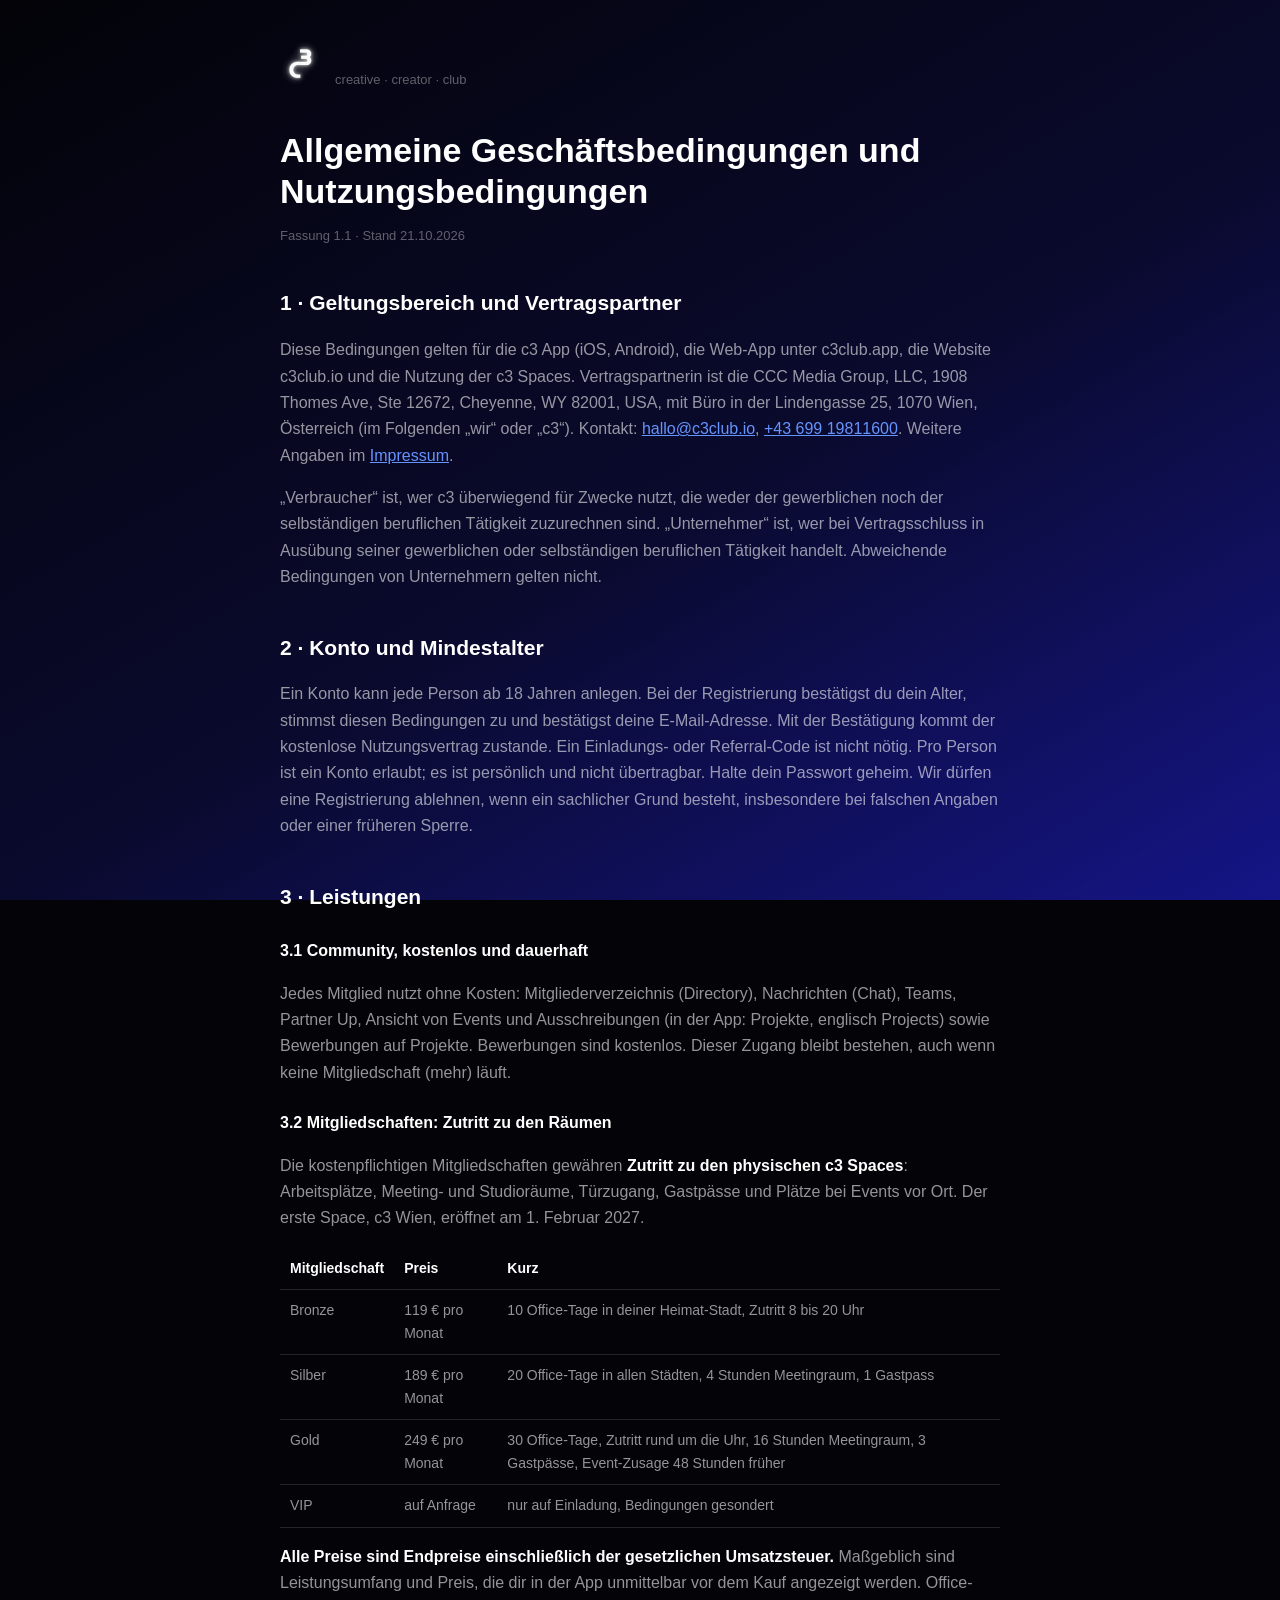
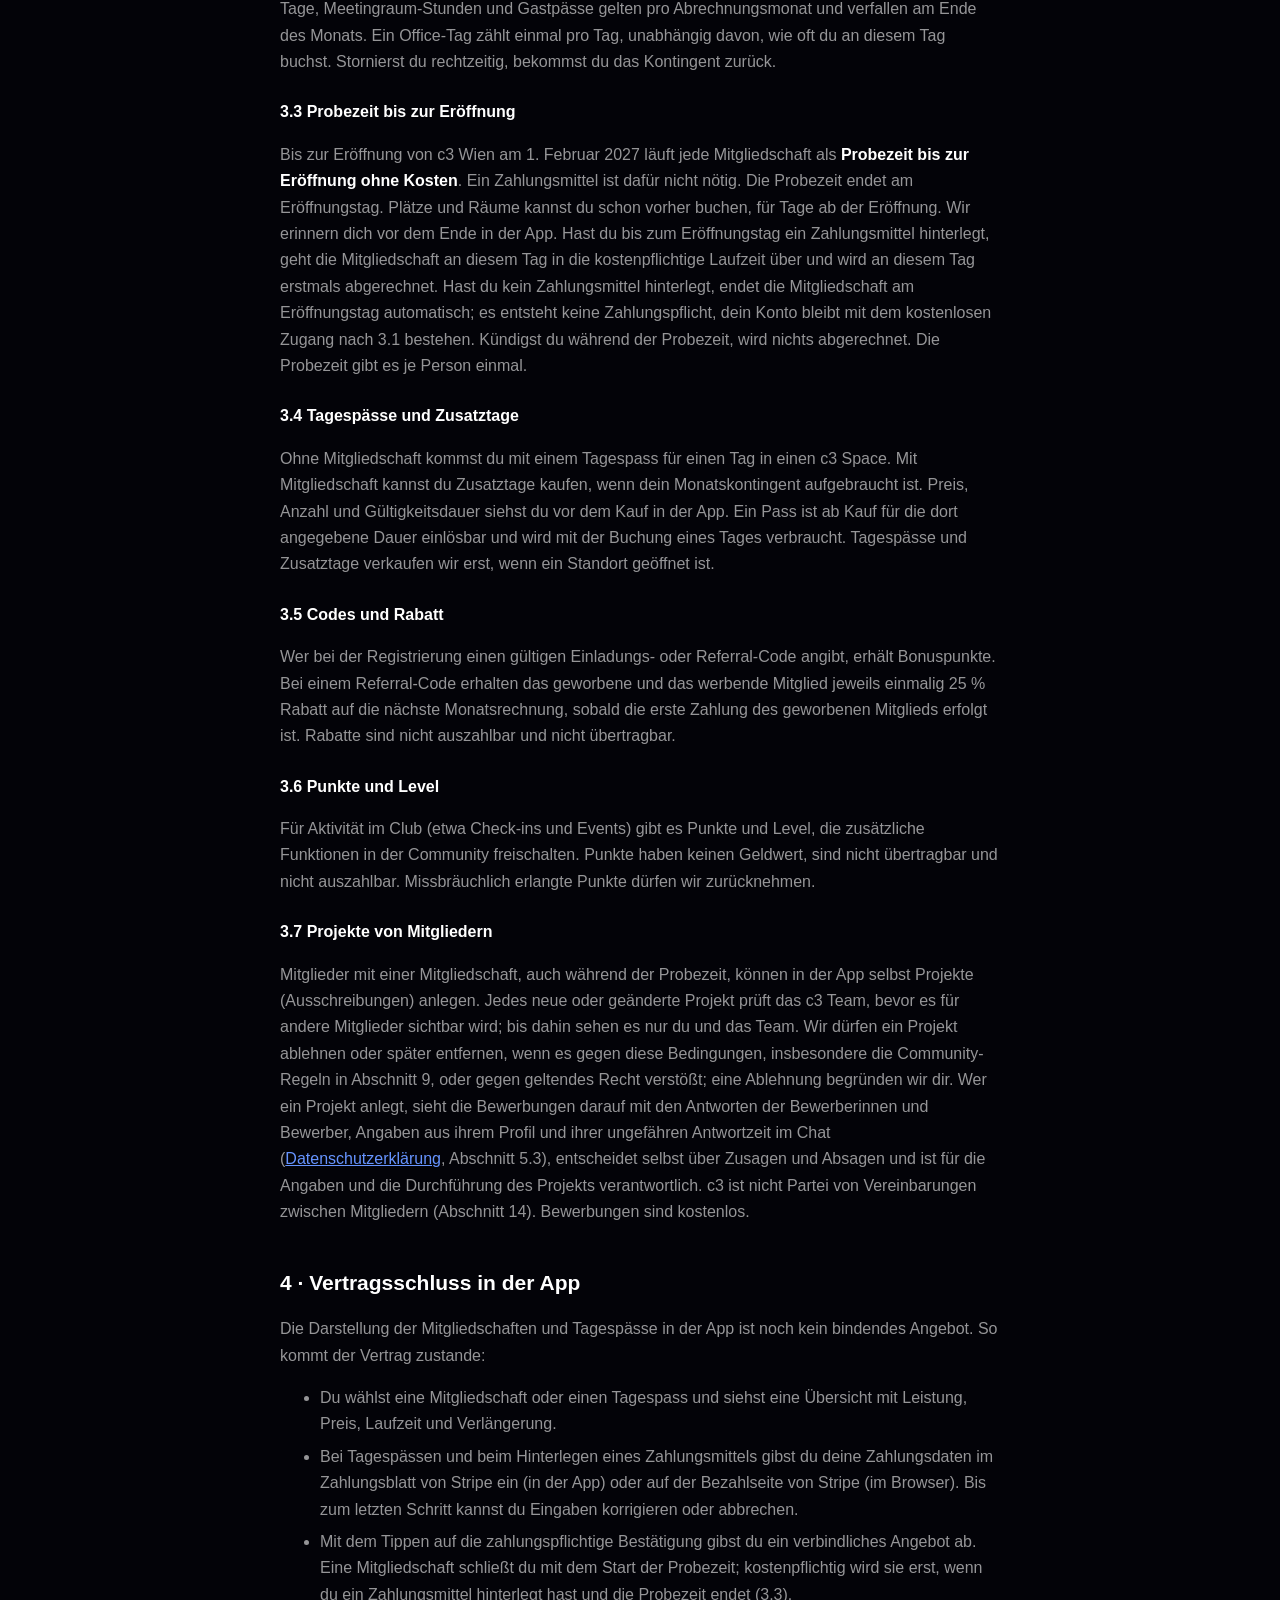
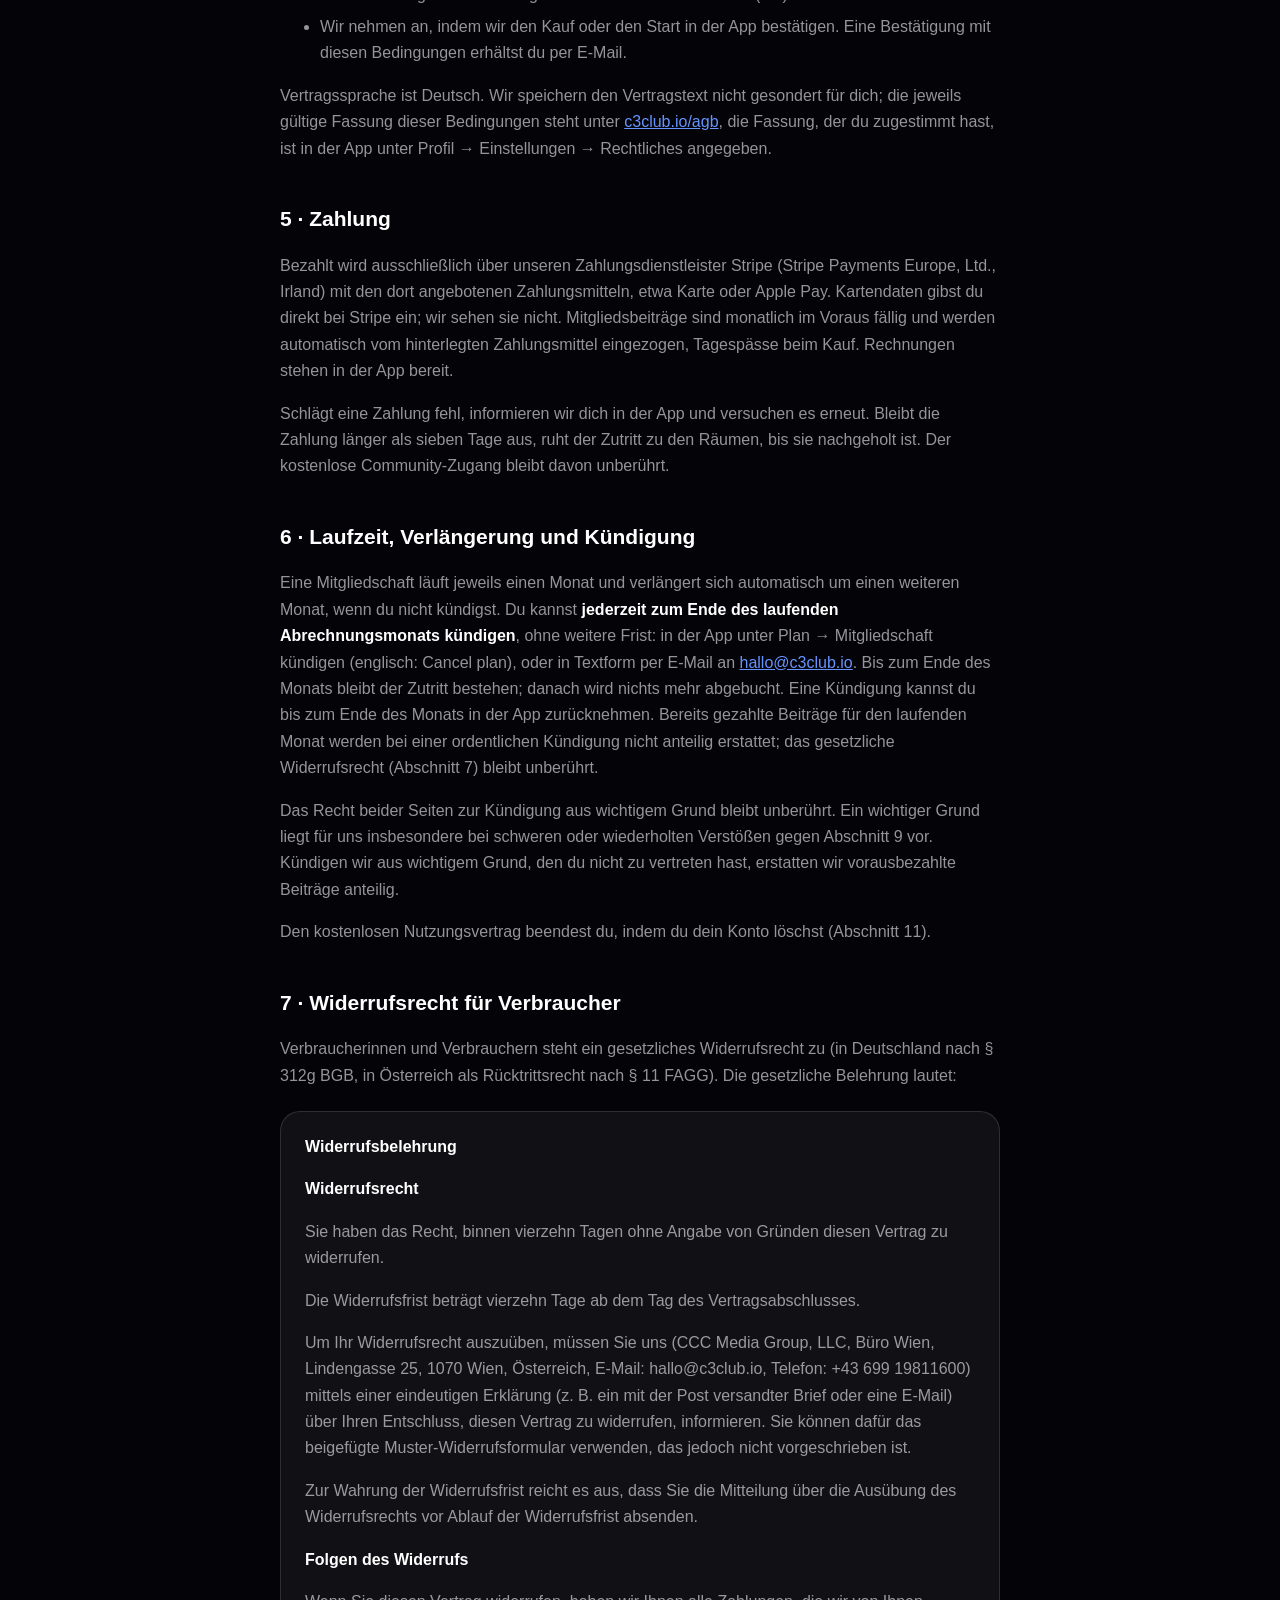
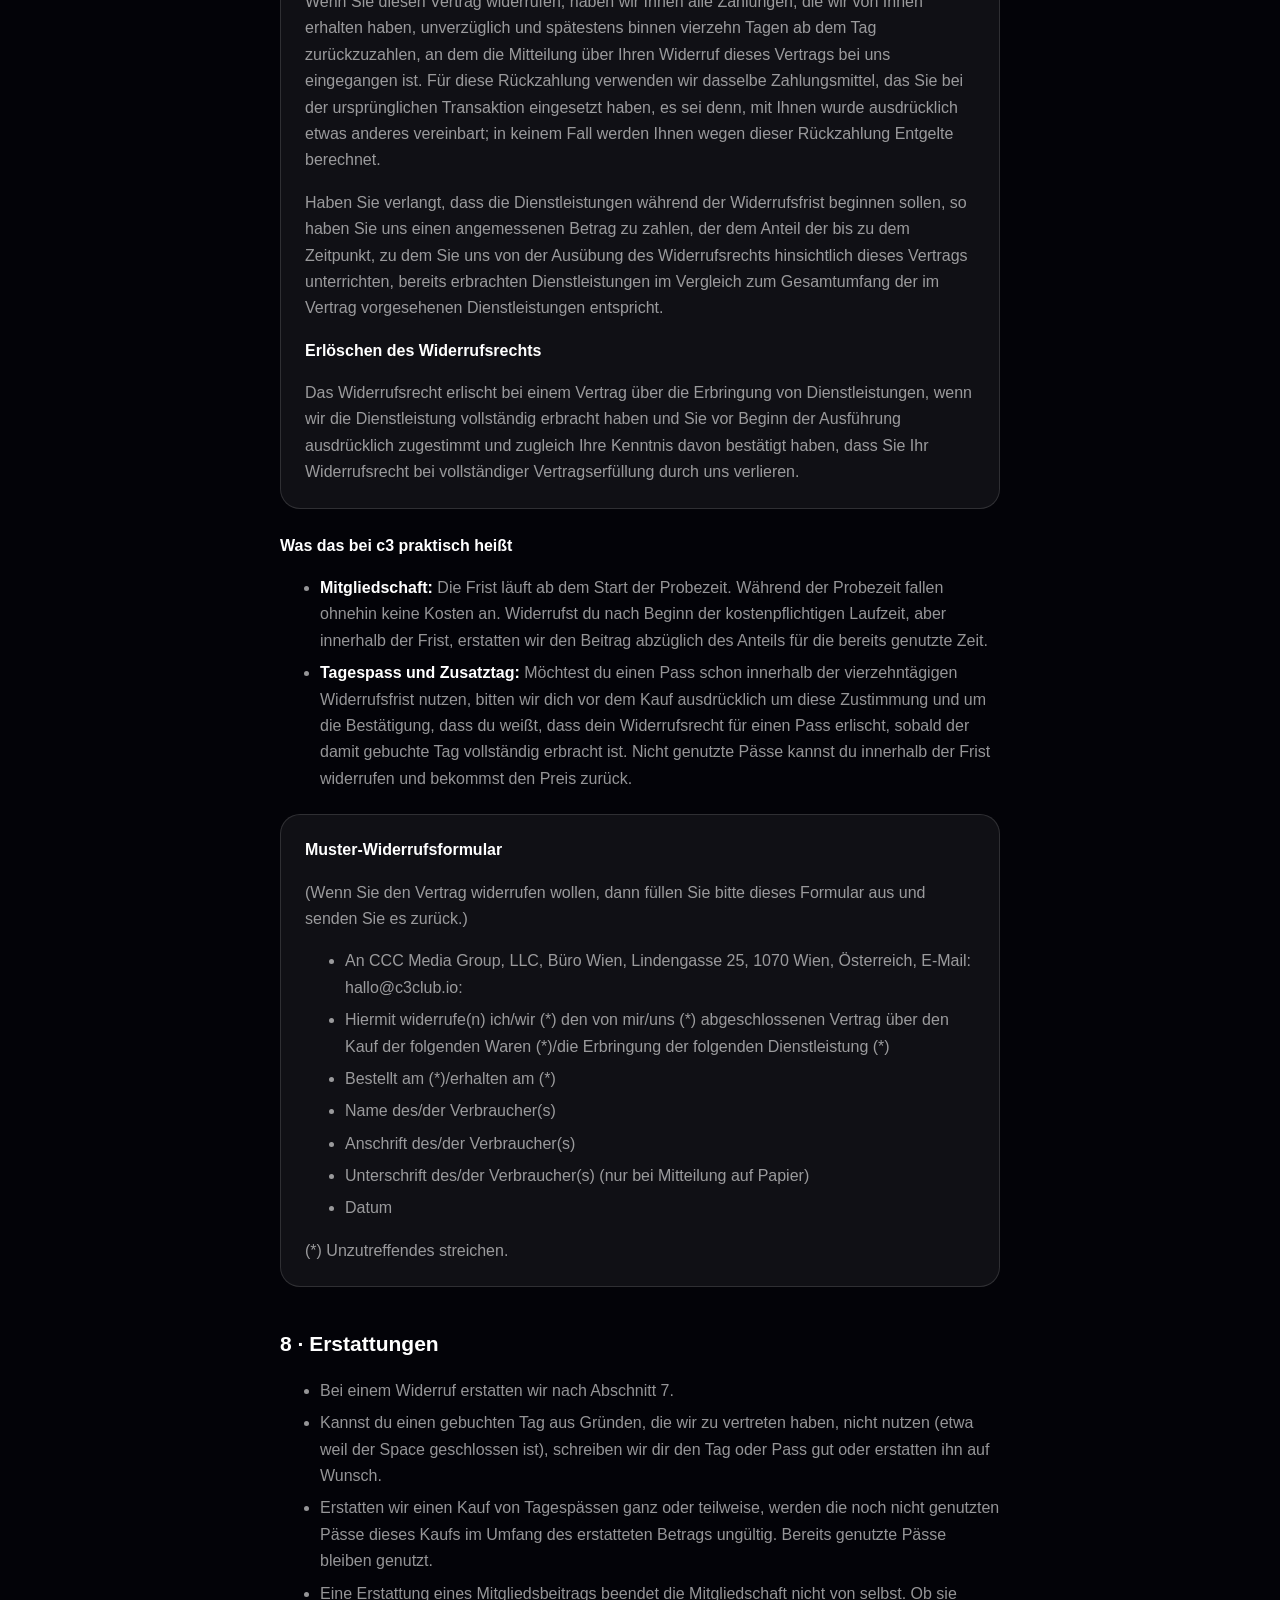
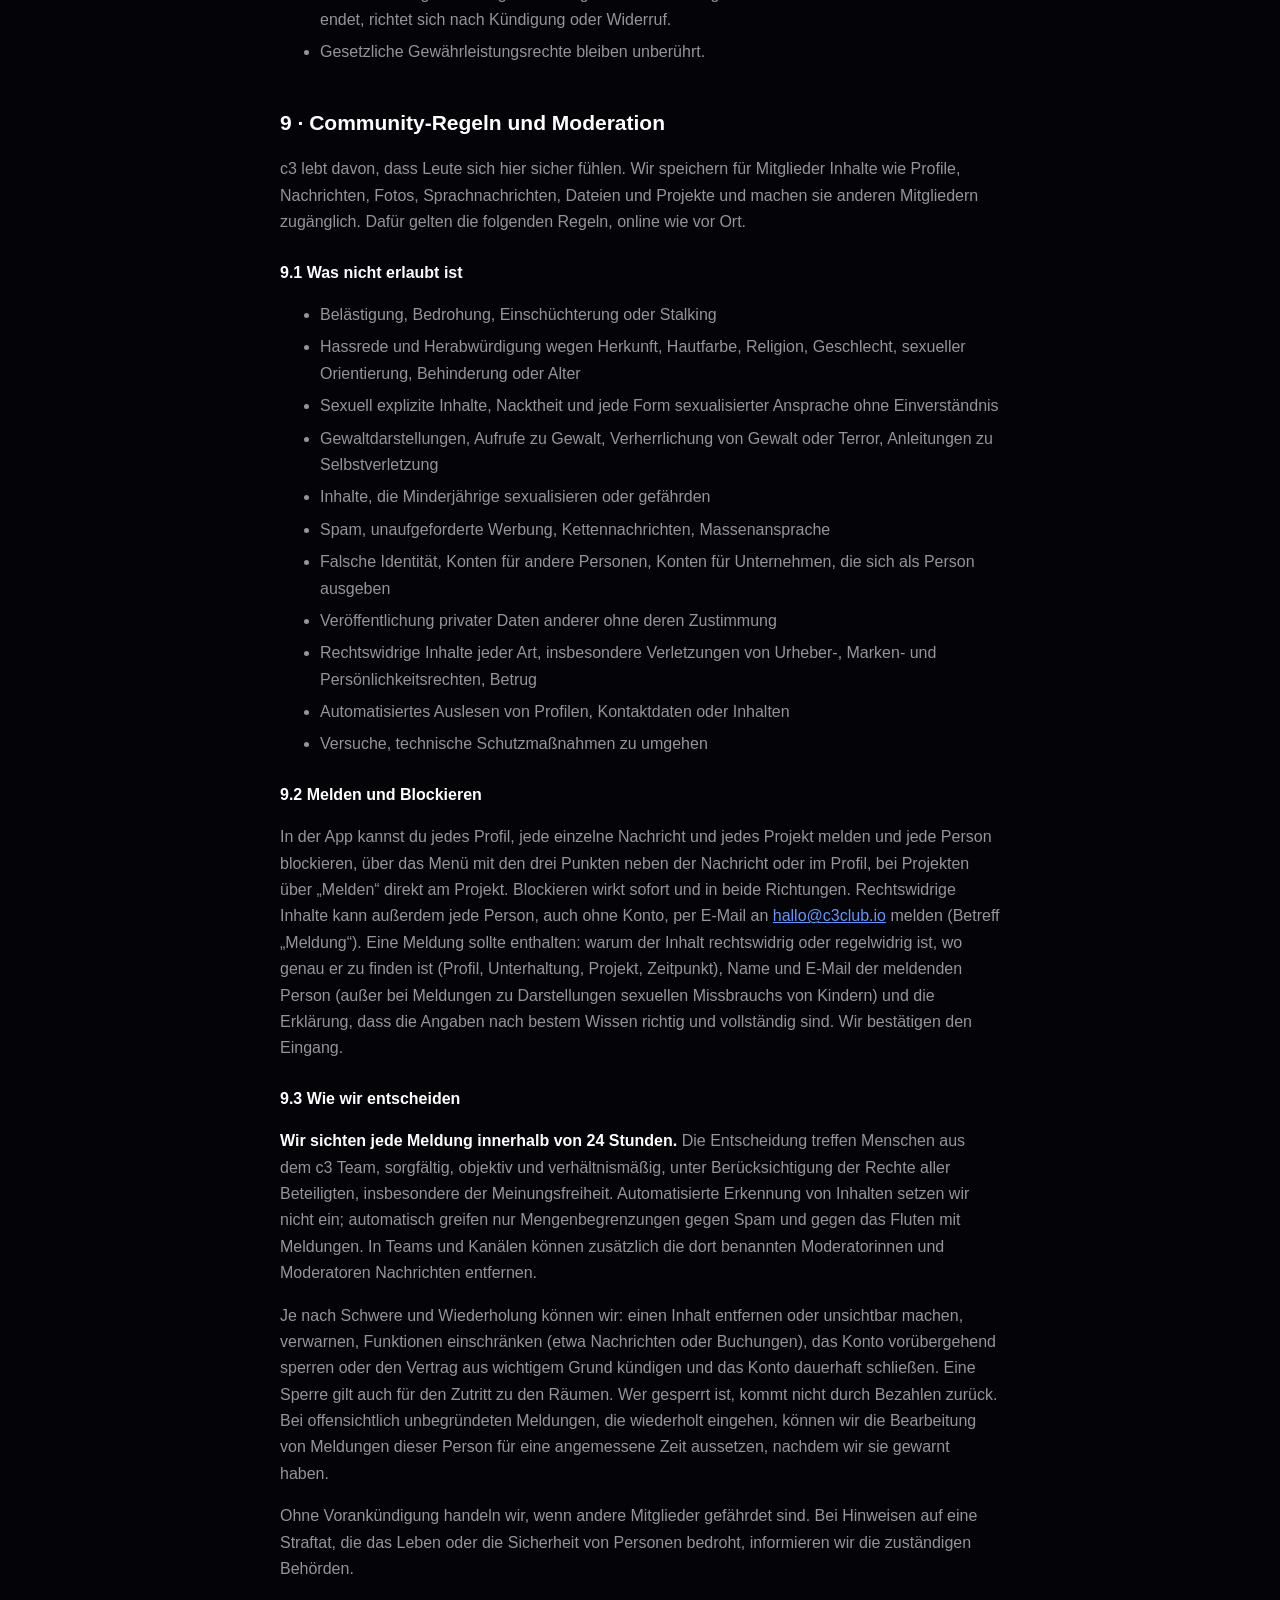
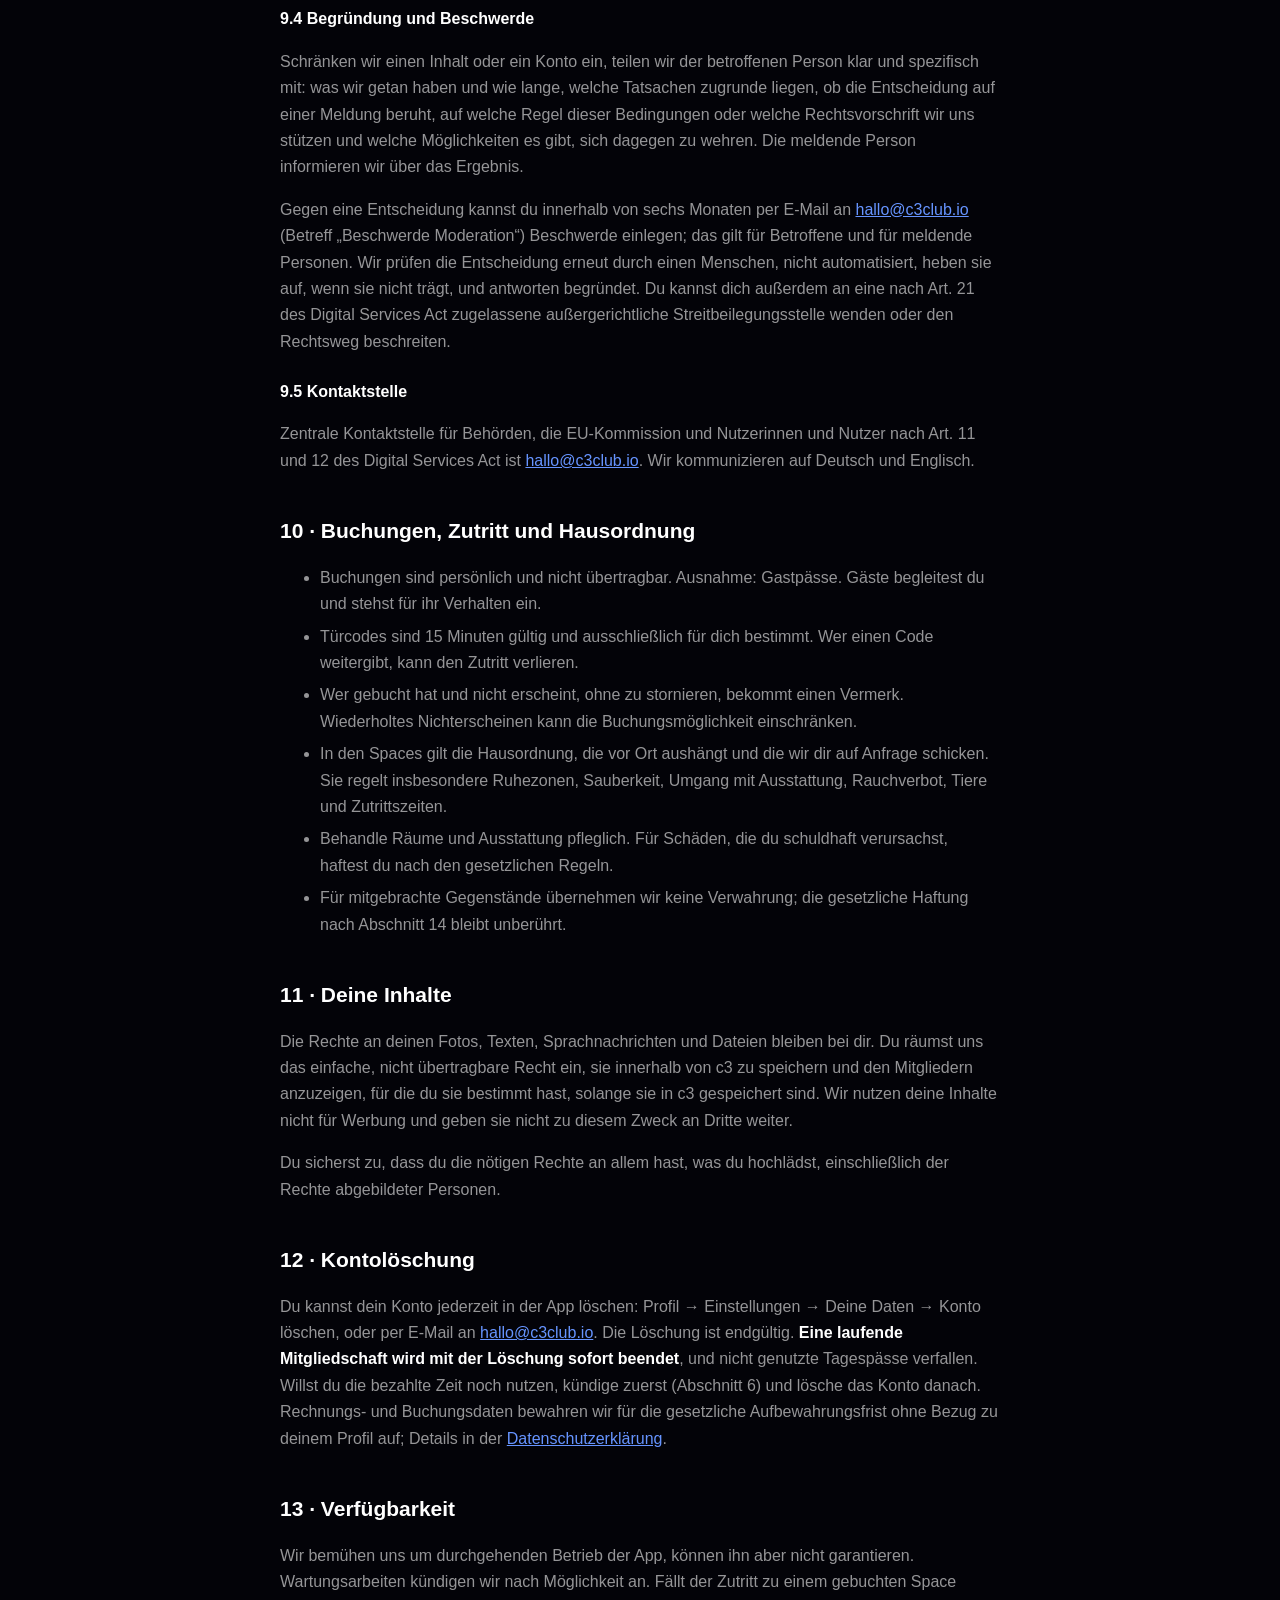
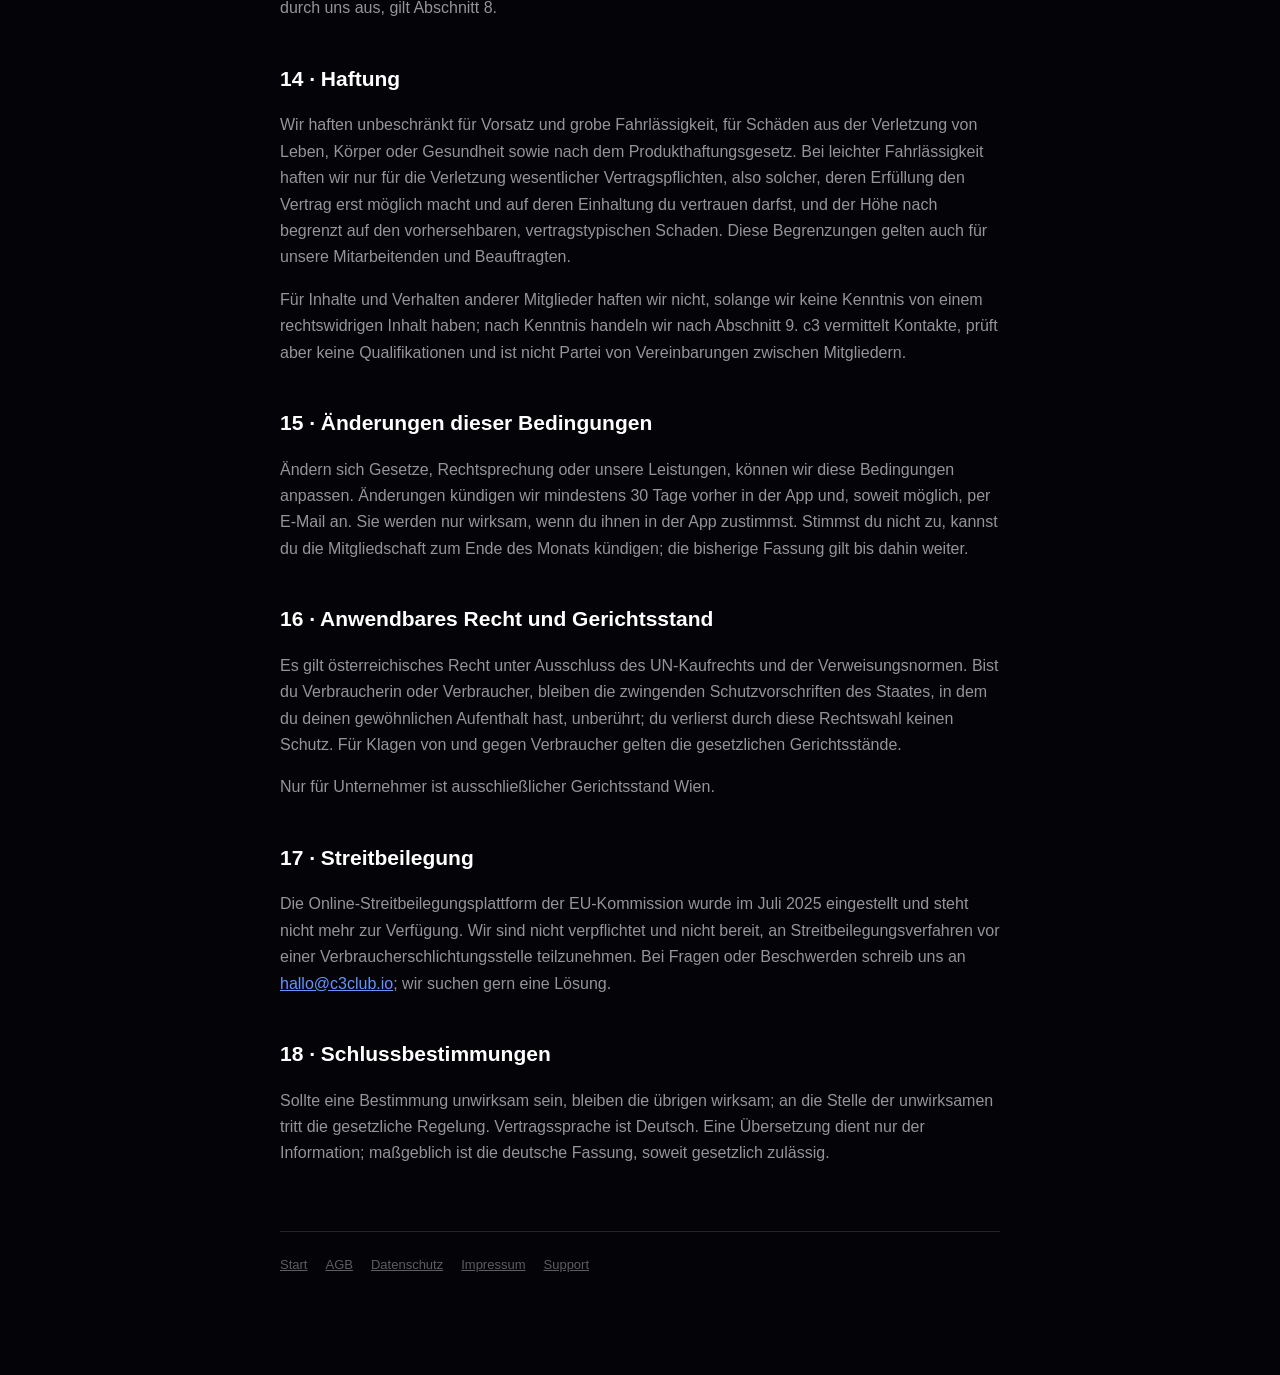
==== commit fa4157bc: "Rechtsseiten, Support englisch, Verwaltung gehaertet" ====
--- a/agb/index.html
+++ b/agb/index.html
@@ -19,10 +19,7 @@
 <h1>Allgemeine Geschäftsbedingungen und Nutzungsbedingungen</h1>
 <p class="stand">Fassung 1.1 · Stand 21.10.2026</p>
 
-<div class="karte warnung">
-  <p><strong>Entwurfsstand.</strong> Einzelne Angaben werden vor dem Start ergänzt. Der Text wird vor der
-  endgültigen Freigabe rechtlich geprüft.</p>
-</div>
+<!-- [TODO Owner: rechtliche Pruefung der Fassung 1.1 steht noch aus] -->
 
 <h2>1 · Geltungsbereich und Vertragspartner</h2>
 <p>
@@ -59,17 +56,19 @@
 
 <h3>3.1 Community, kostenlos und dauerhaft</h3>
 <p>
-  Jedes Mitglied nutzt ohne Kosten: Mitgliederverzeichnis, Nachrichten,
-  Crews, Partner Up, Ansicht von Events und Ausschreibungen sowie
-  Bewerbungen auf Ausschreibungen. Dieser Zugang bleibt bestehen, auch wenn
-  keine Mitgliedschaft (mehr) läuft.
+  Jedes Mitglied nutzt ohne Kosten: Mitgliederverzeichnis (Directory),
+  Nachrichten (Chat), Teams, Partner Up, Ansicht von Events und
+  Ausschreibungen (in der App: Projekte, englisch Projects) sowie
+  Bewerbungen auf Projekte. Bewerbungen sind kostenlos. Dieser Zugang bleibt
+  bestehen, auch wenn keine Mitgliedschaft (mehr) läuft.
 </p>
 
 <h3>3.2 Mitgliedschaften: Zutritt zu den Räumen</h3>
 <p>
   Die kostenpflichtigen Mitgliedschaften gewähren <strong>Zutritt zu den
-  physischen c3 Spaces</strong> in Wien und Berlin: Arbeitsplätze, Meeting-
-  und Studioräume, Türzugang, Gastpässe und Plätze bei Events vor Ort.
+  physischen c3 Spaces</strong>: Arbeitsplätze, Meeting- und Studioräume,
+  Türzugang, Gastpässe und Plätze bei Events vor Ort. Der erste Space,
+  c3 Wien, eröffnet am 1. Februar 2027.
 </p>
 <table>
   <tr><th>Mitgliedschaft</th><th>Preis</th><th>Kurz</th></tr>
@@ -88,18 +87,20 @@
   das Kontingent zurück.
 </p>
 
-<h3>3.3 Probezeit von 14 Tagen</h3>
-<p>
-  Jede Mitgliedschaft beginnt mit einer <strong>Probezeit von 14 Tagen ohne
-  Kosten</strong>. Ein Zahlungsmittel ist dafür nicht nötig. Wir erinnern dich
-  vor dem Ende in der App. Hast du bis zum Ende der Probezeit kein
-  Zahlungsmittel hinterlegt, endet die Mitgliedschaft automatisch; es
-  entsteht keine Zahlungspflicht, dein Konto bleibt mit dem kostenlosen
-  Zugang nach 3.1 bestehen. Hinterlegst du ein Zahlungsmittel, geht die
-  Mitgliedschaft nach Ende der Probezeit in die kostenpflichtige Laufzeit
-  über und wird am Tag danach erstmals abgerechnet. Kündigst du während
-  der Probezeit, wird nichts abgerechnet. Die Probezeit gibt es je Person
-  einmal.
+<h3>3.3 Probezeit bis zur Eröffnung</h3>
+<p>
+  Bis zur Eröffnung von c3 Wien am 1. Februar 2027 läuft jede Mitgliedschaft
+  als <strong>Probezeit bis zur Eröffnung ohne Kosten</strong>. Ein
+  Zahlungsmittel ist dafür nicht nötig. Die Probezeit endet am
+  Eröffnungstag. Plätze und Räume kannst du schon vorher buchen, für Tage ab
+  der Eröffnung. Wir erinnern dich vor dem Ende in der App. Hast du bis zum
+  Eröffnungstag ein Zahlungsmittel hinterlegt, geht die Mitgliedschaft an
+  diesem Tag in die kostenpflichtige Laufzeit über und wird an diesem Tag
+  erstmals abgerechnet. Hast du kein Zahlungsmittel hinterlegt, endet die
+  Mitgliedschaft am Eröffnungstag automatisch; es entsteht keine
+  Zahlungspflicht, dein Konto bleibt mit dem kostenlosen Zugang nach 3.1
+  bestehen. Kündigst du während der Probezeit, wird nichts abgerechnet. Die
+  Probezeit gibt es je Person einmal.
 </p>
 
 <h3>3.4 Tagespässe und Zusatztage</h3>
@@ -109,7 +110,8 @@
   Monatskontingent aufgebraucht ist. Preis, Anzahl und Gültigkeitsdauer
   siehst du vor dem Kauf in der App. Ein Pass ist ab Kauf für die dort
   angegebene Dauer einlösbar und wird mit der Buchung eines Tages
-  verbraucht.
+  verbraucht. Tagespässe und Zusatztage verkaufen wir erst, wenn ein
+  Standort geöffnet ist.
 </p>
 
 <h3>3.5 Codes und Rabatt</h3>
@@ -127,6 +129,24 @@
   Level, die zusätzliche Funktionen in der Community freischalten. Punkte
   haben keinen Geldwert, sind nicht übertragbar und nicht auszahlbar.
   Missbräuchlich erlangte Punkte dürfen wir zurücknehmen.
+</p>
+
+<h3>3.7 Projekte von Mitgliedern</h3>
+<p>
+  Mitglieder mit einer Mitgliedschaft, auch während der Probezeit, können in
+  der App selbst Projekte (Ausschreibungen) anlegen. Jedes neue oder
+  geänderte Projekt prüft das c3 Team, bevor es für andere Mitglieder
+  sichtbar wird; bis dahin sehen es nur du und das Team. Wir dürfen ein
+  Projekt ablehnen oder später entfernen, wenn es gegen diese Bedingungen,
+  insbesondere die Community-Regeln in Abschnitt 9, oder gegen geltendes
+  Recht verstößt; eine Ablehnung begründen wir dir. Wer ein Projekt anlegt,
+  sieht die Bewerbungen darauf mit den Antworten der Bewerberinnen und
+  Bewerber, Angaben aus ihrem Profil und ihrer ungefähren Antwortzeit im
+  Chat (<a href="/datenschutz">Datenschutzerklärung</a>, Abschnitt 5.3),
+  entscheidet selbst über Zusagen und Absagen und ist für die Angaben und die
+  Durchführung des Projekts verantwortlich. c3 ist nicht Partei von
+  Vereinbarungen zwischen Mitgliedern (Abschnitt 14). Bewerbungen sind
+  kostenlos.
 </p>
 
 <h2>4 · Vertragsschluss in der App</h2>
@@ -268,7 +288,7 @@
       innerhalb der Frist, erstatten wir den Beitrag abzüglich des Anteils
       für die bereits genutzte Zeit.</li>
   <li><strong>Tagespass und Zusatztag:</strong> Möchtest du einen Pass schon
-      innerhalb der 14 Tage nutzen, bitten wir dich vor dem Kauf ausdrücklich
+      innerhalb der vierzehntägigen Widerrufsfrist nutzen, bitten wir dich vor dem Kauf ausdrücklich
       um diese Zustimmung und um die Bestätigung, dass du weißt, dass dein
       Widerrufsrecht für einen Pass erlischt, sobald der damit gebuchte Tag
       vollständig erbracht ist. Nicht genutzte Pässe kannst du innerhalb der
@@ -312,8 +332,8 @@
 <h2 id="community">9 · Community-Regeln und Moderation</h2>
 <p>
   c3 lebt davon, dass Leute sich hier sicher fühlen. Wir speichern für
-  Mitglieder Inhalte wie Profile, Nachrichten, Fotos, Sprachnachrichten und
-  Dateien und machen sie anderen Mitgliedern zugänglich. Dafür gelten die
+  Mitglieder Inhalte wie Profile, Nachrichten, Fotos, Sprachnachrichten,
+  Dateien und Projekte und machen sie anderen Mitgliedern zugänglich. Dafür gelten die
   folgenden Regeln, online wie vor Ort.
 </p>
 
@@ -339,14 +359,15 @@
 
 <h3>9.2 Melden und Blockieren</h3>
 <p>
-  In der App kannst du jedes Profil und jede einzelne Nachricht melden und
-  jede Person blockieren, über das Menü mit den drei Punkten neben der
-  Nachricht oder im Profil. Blockieren wirkt sofort und in beide Richtungen.
+  In der App kannst du jedes Profil, jede einzelne Nachricht und jedes
+  Projekt melden und jede Person blockieren, über das Menü mit den drei
+  Punkten neben der Nachricht oder im Profil, bei Projekten über „Melden“
+  direkt am Projekt. Blockieren wirkt sofort und in beide Richtungen.
   Rechtswidrige Inhalte kann außerdem jede Person, auch ohne Konto, per
   E-Mail an <a href="mailto:hallo@c3club.io">hallo@c3club.io</a> melden
   (Betreff „Meldung“). Eine Meldung sollte enthalten: warum der Inhalt
   rechtswidrig oder regelwidrig ist, wo genau er zu finden ist (Profil,
-  Unterhaltung, Zeitpunkt), Name und E-Mail der meldenden Person (außer bei
+  Unterhaltung, Projekt, Zeitpunkt), Name und E-Mail der meldenden Person (außer bei
   Meldungen zu Darstellungen sexuellen Missbrauchs von Kindern) und die
   Erklärung, dass die Angaben nach bestem Wissen richtig und vollständig
   sind. Wir bestätigen den Eingang.
@@ -359,7 +380,7 @@
   verhältnismäßig, unter Berücksichtigung der Rechte aller Beteiligten,
   insbesondere der Meinungsfreiheit. Automatisierte Erkennung von Inhalten
   setzen wir nicht ein; automatisch greifen nur Mengenbegrenzungen gegen
-  Spam und gegen das Fluten mit Meldungen. In Crews und Kanälen können
+  Spam und gegen das Fluten mit Meldungen. In Teams und Kanälen können
   zusätzlich die dort benannten Moderatorinnen und Moderatoren Nachrichten
   entfernen.
 </p>
@@ -406,7 +427,7 @@
   Nutzer nach Art. 11 und 12 des Digital Services Act ist
   <a href="mailto:hallo@c3club.io">hallo@c3club.io</a>. Wir kommunizieren
   auf Deutsch und Englisch.
-  wird ergänzt<!-- [TODO Owner: gesetzlichen Vertreter in der EU nach Art. 13 DSA benennen,
+  <!-- [TODO Owner: gesetzlichen Vertreter in der EU nach Art. 13 DSA benennen,
   sofern das Büro in Wien keine Niederlassung ist.] -->
 </p>
 
@@ -500,16 +521,16 @@
   Gerichtsstände.
 </p>
 <p>
-  Nur für Unternehmer ist ausschließlicher Gerichtsstand Wien
-  wird ergänzt<!-- [TODO Owner: Gericht bestätigen, etwa das sachlich zuständige Gericht in
-  Wien, Innere Stadt] -->.
+  Nur für Unternehmer ist ausschließlicher Gerichtsstand Wien.
+  <!-- [TODO Owner: Gericht bestätigen, etwa das sachlich zuständige Gericht in
+  Wien, Innere Stadt] -->
 </p>
 
 <h2>17 · Streitbeilegung</h2>
 <p>
   Die Online-Streitbeilegungsplattform der EU-Kommission wurde im Juli 2025
   eingestellt und steht nicht mehr zur Verfügung.
-  <!-- wird ergänzt<!-- [TODO Owner: Entscheidung zur Verbraucherschlichtung bestätigen. Entwurf:] --> -->
+  <!-- [TODO Owner: Entscheidung zur Verbraucherschlichtung bestätigen. Entwurf:] -->
   Wir sind nicht verpflichtet und nicht bereit, an Streitbeilegungsverfahren
   vor einer Verbraucherschlichtungsstelle teilzunehmen. Bei Fragen oder
   Beschwerden schreib uns an <a href="mailto:hallo@c3club.io">hallo@c3club.io</a>;
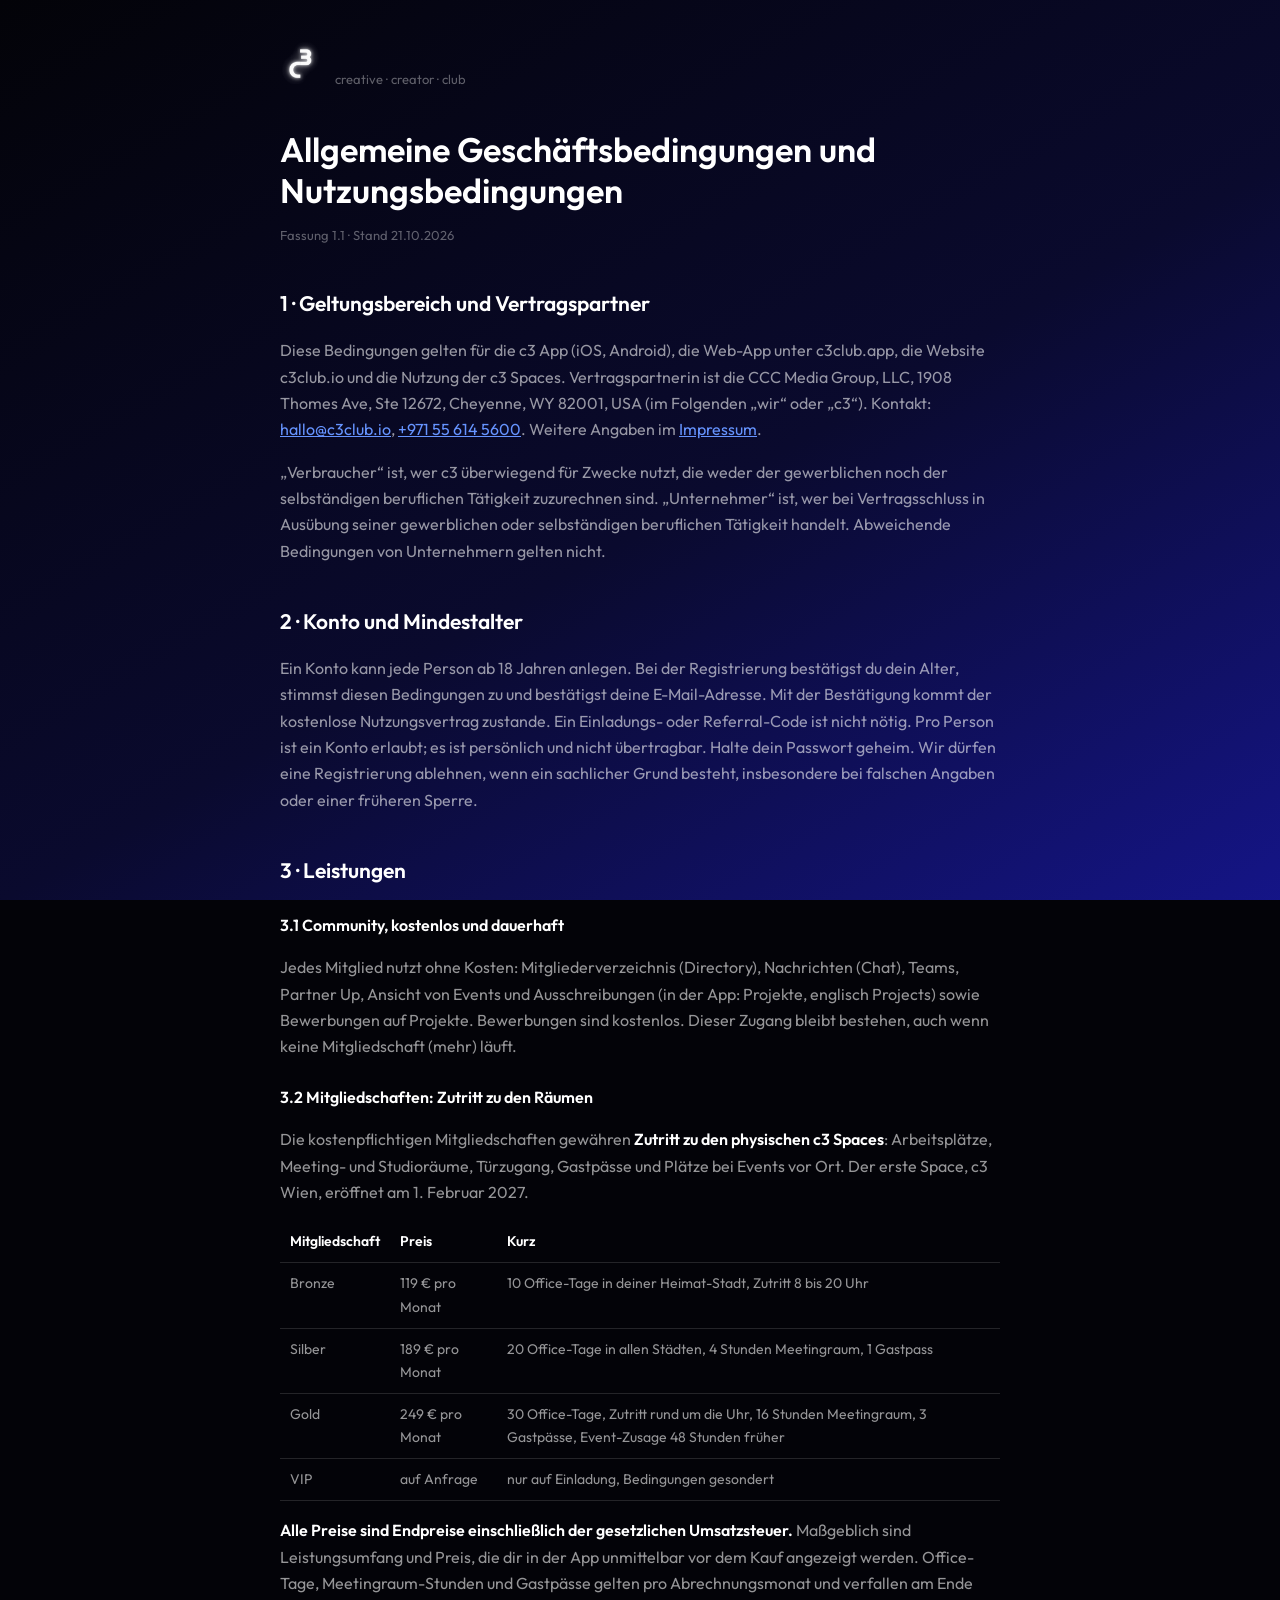
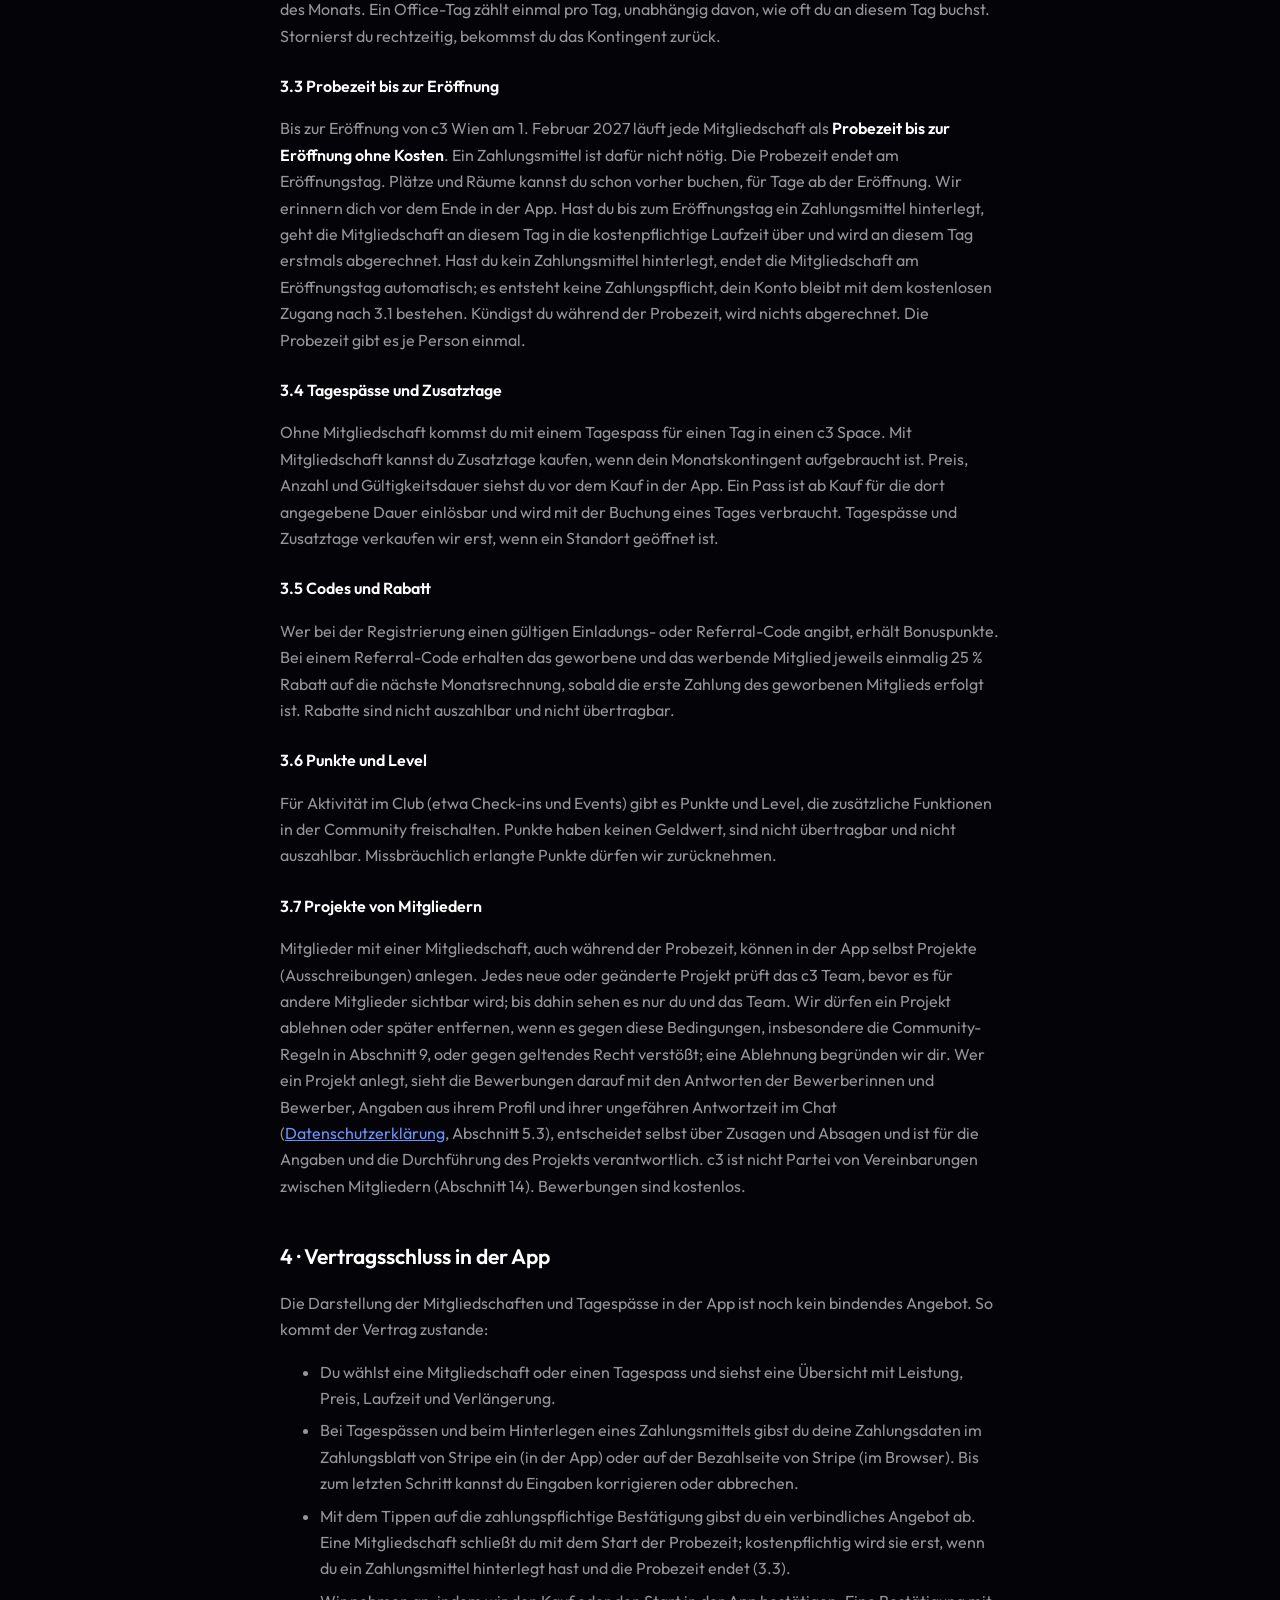
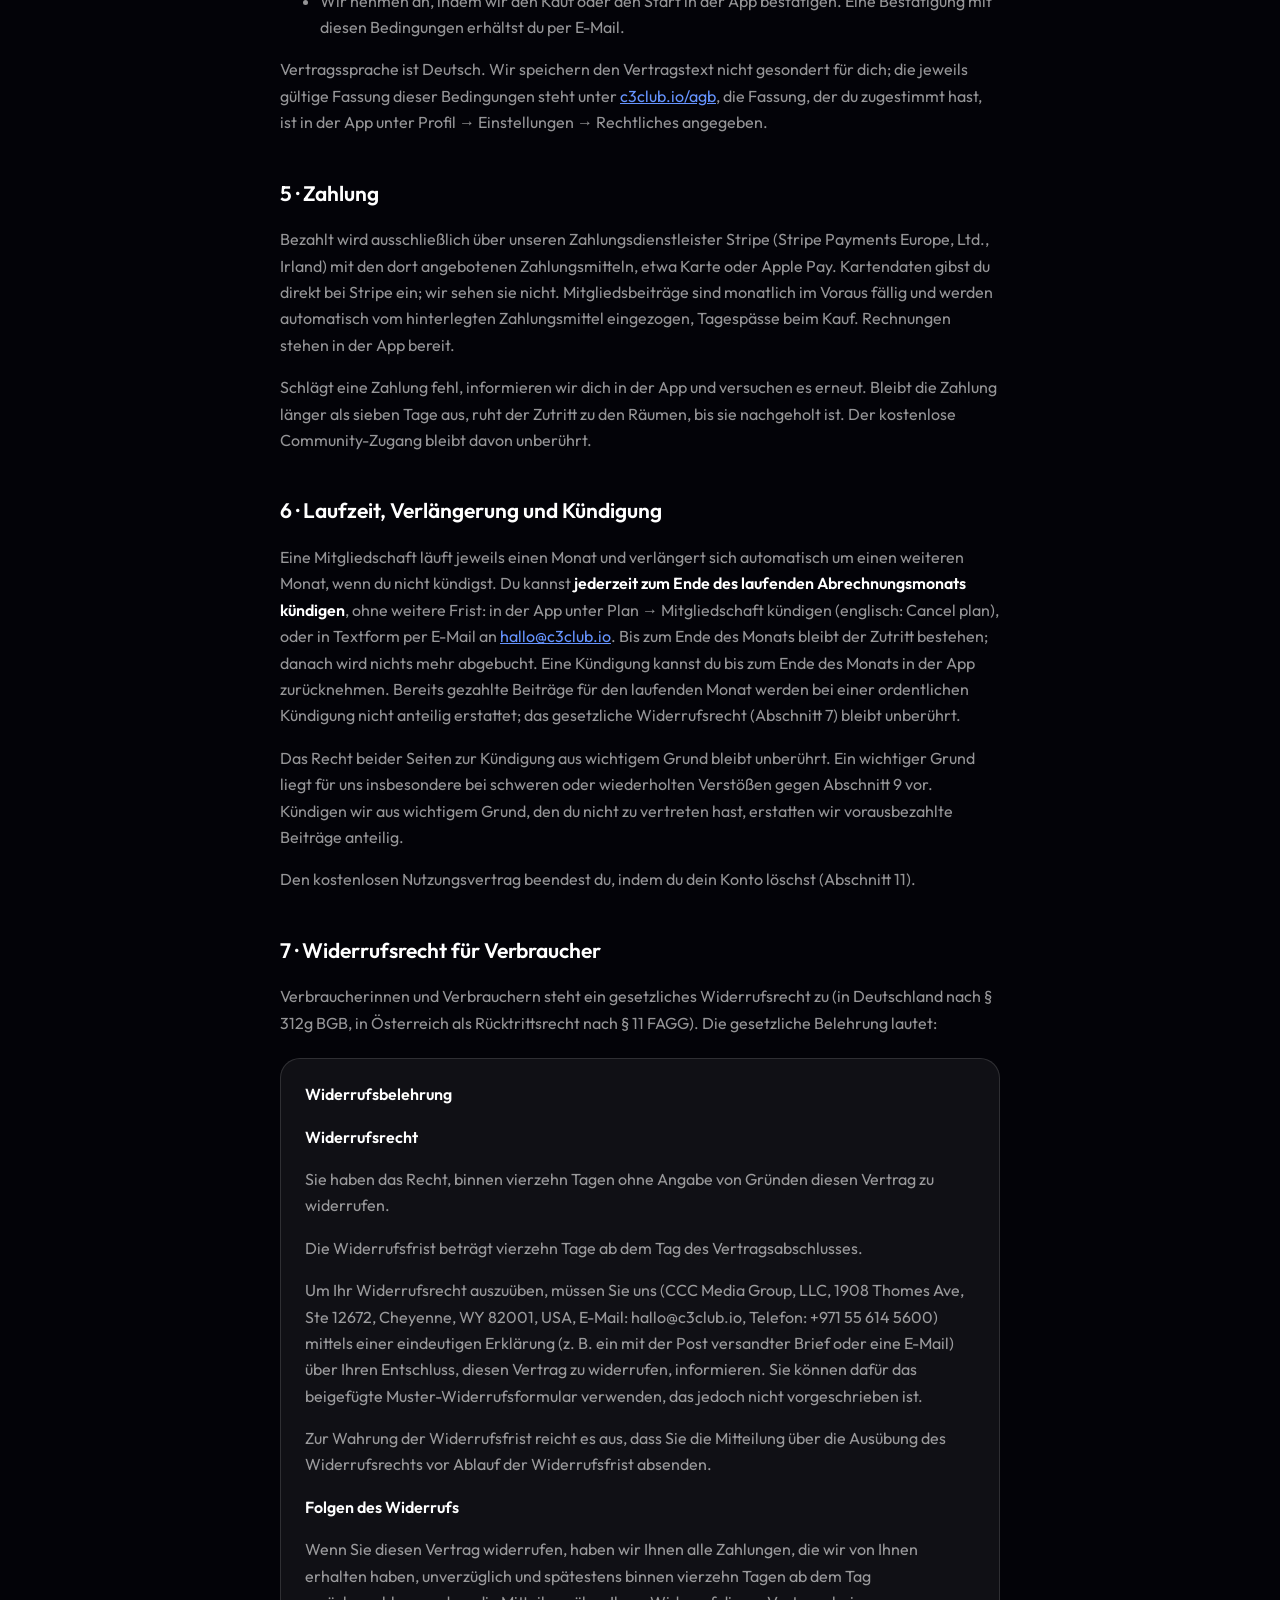
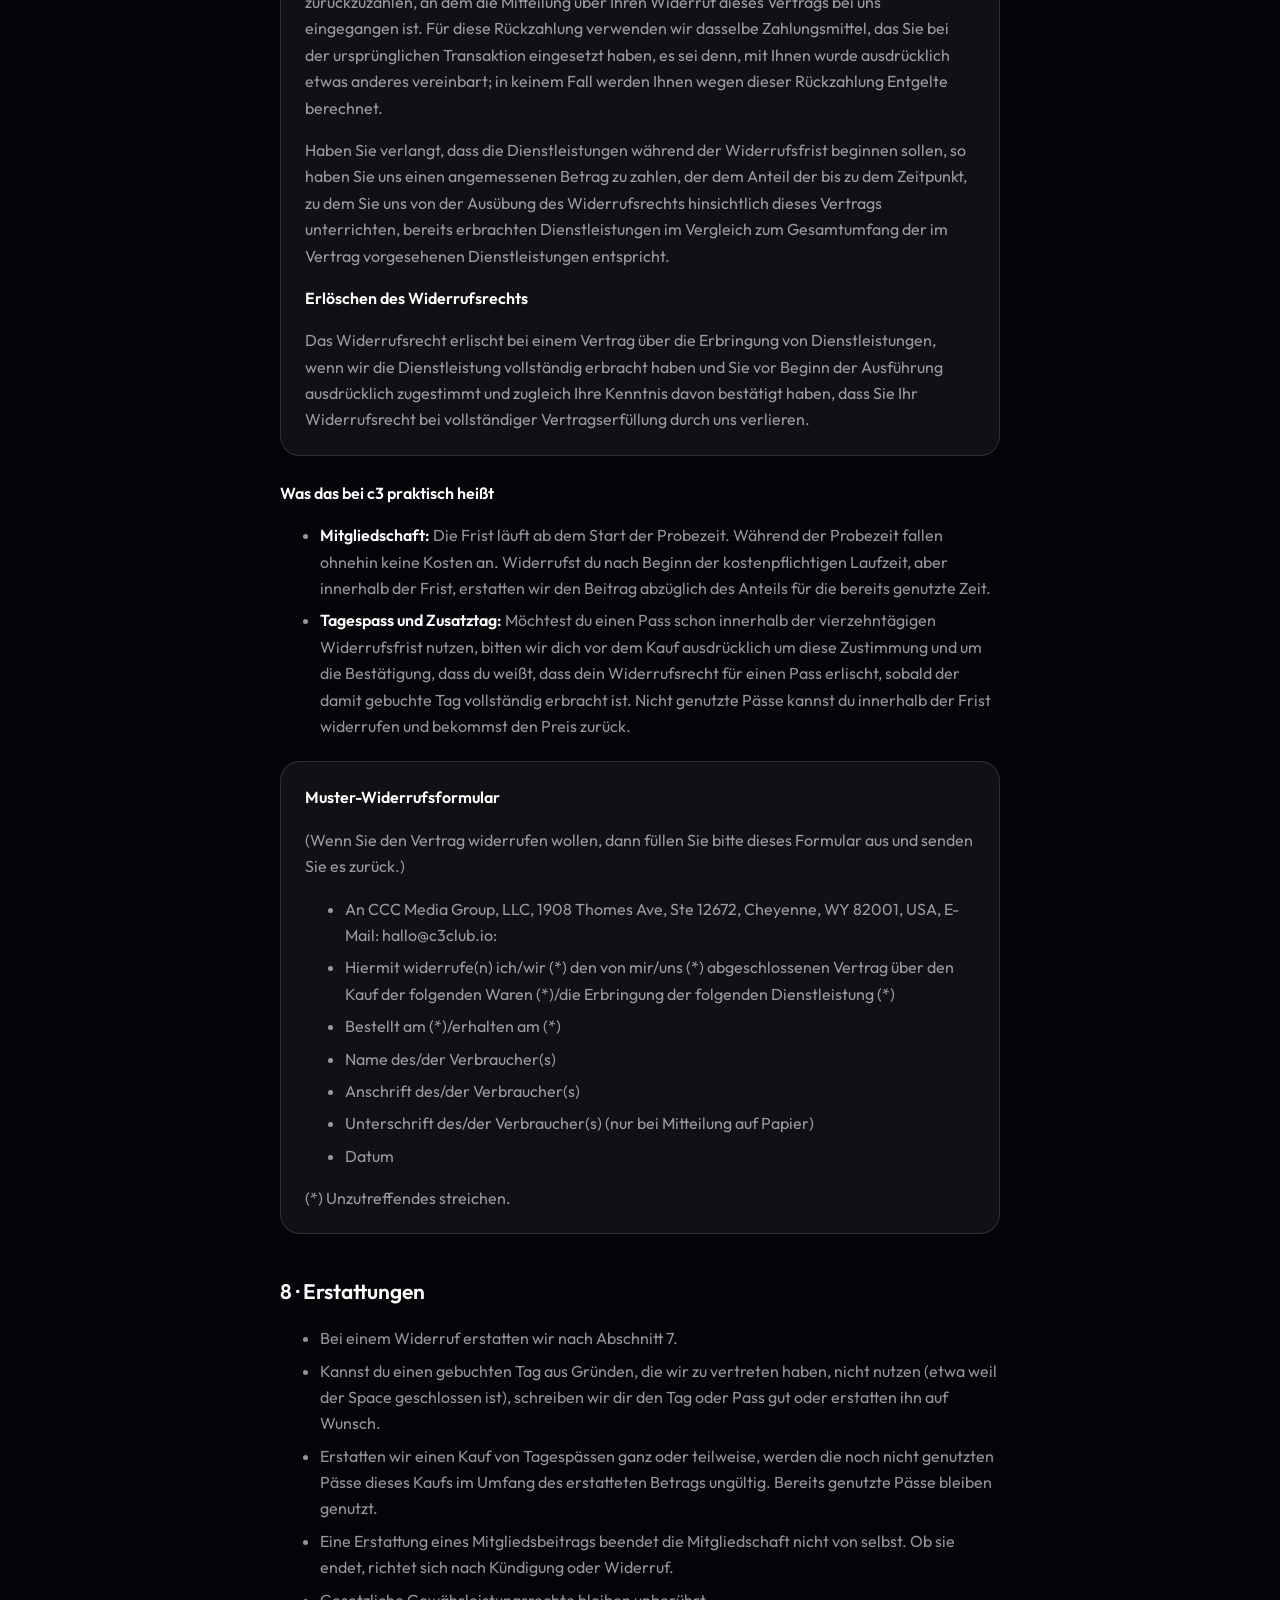
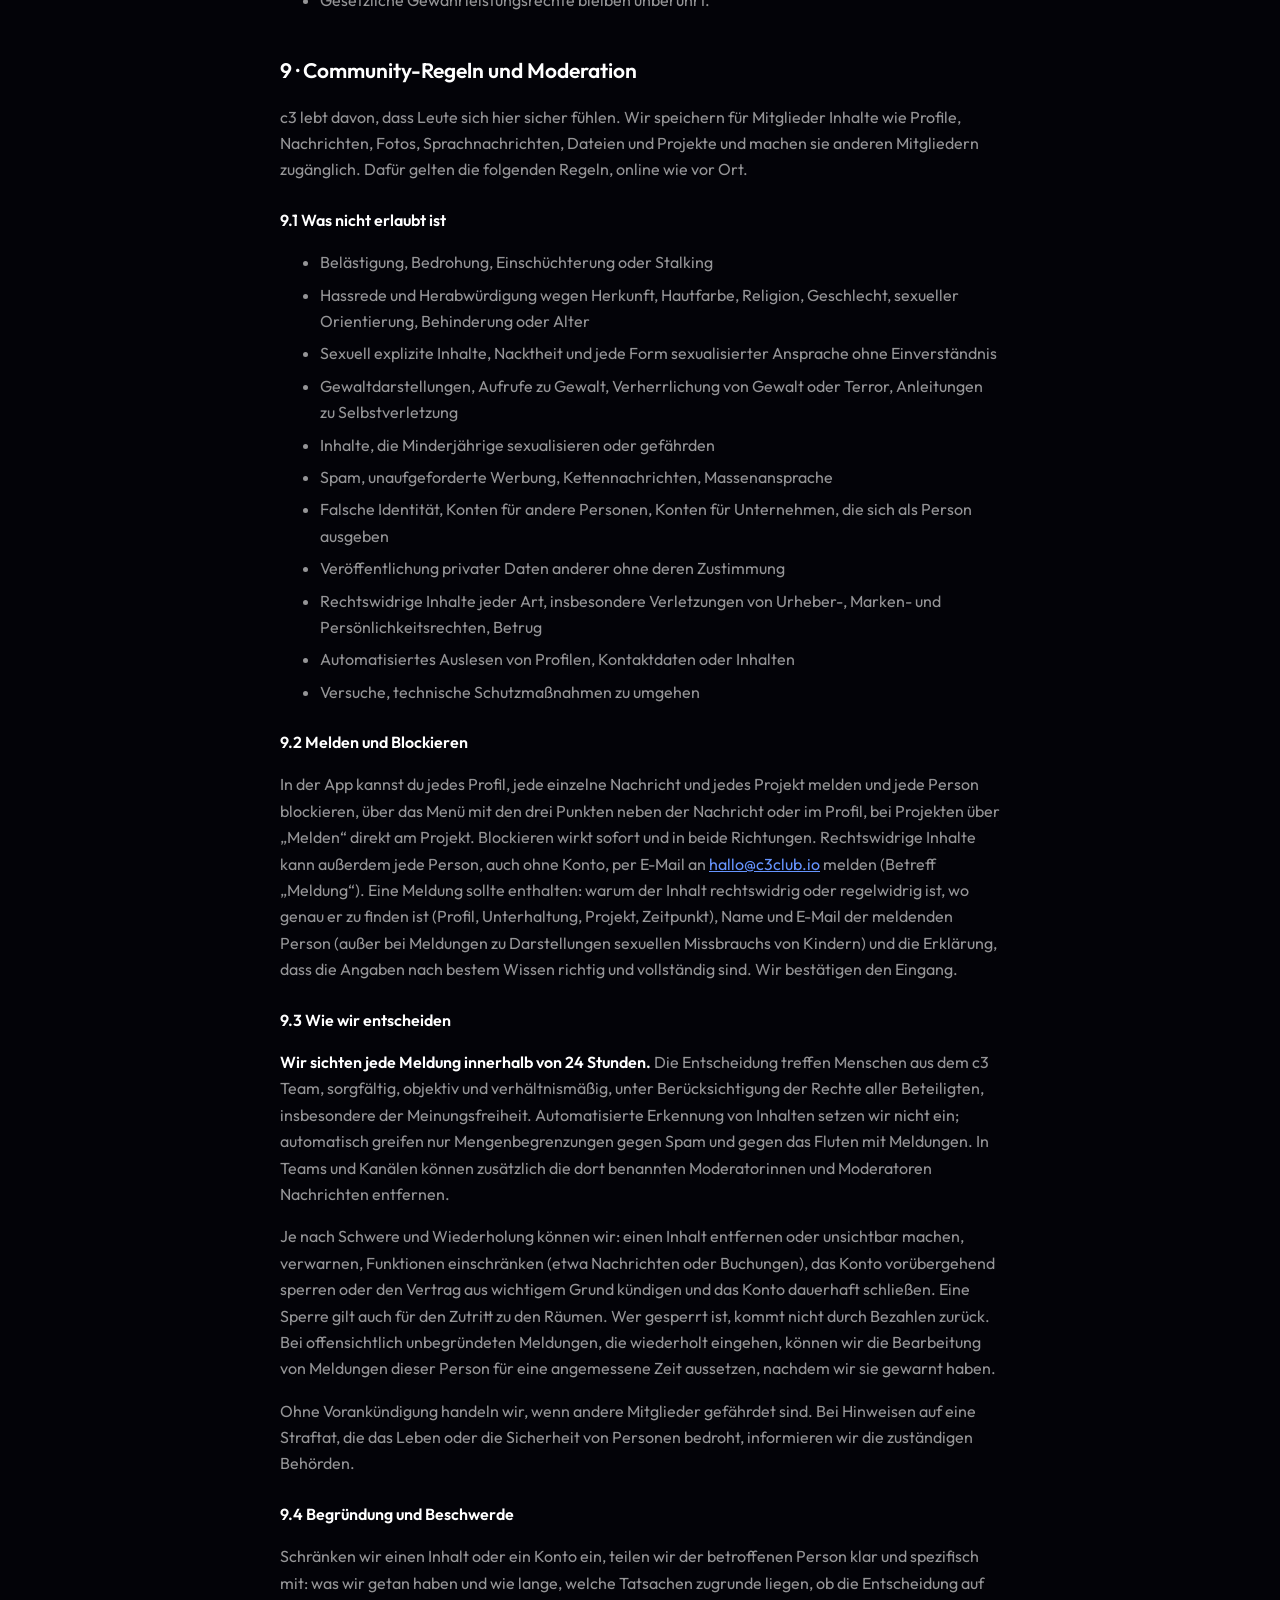
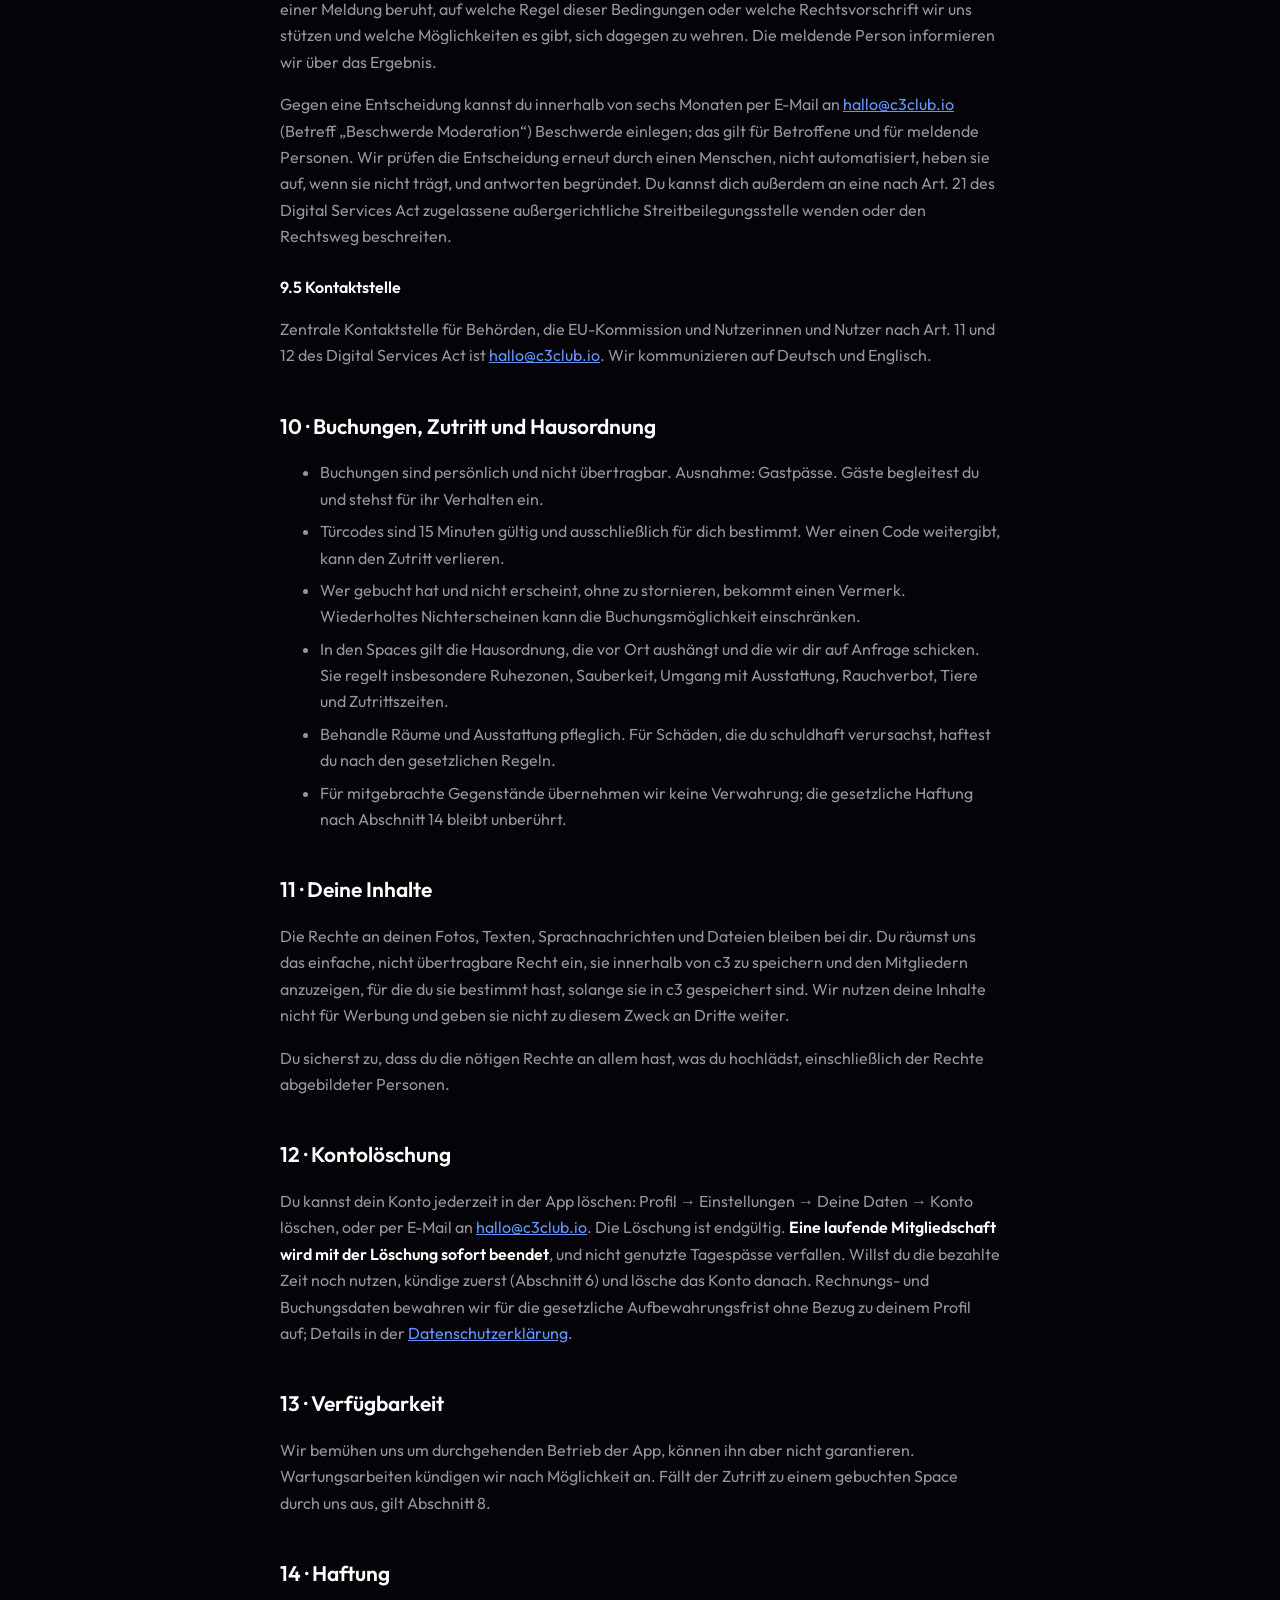
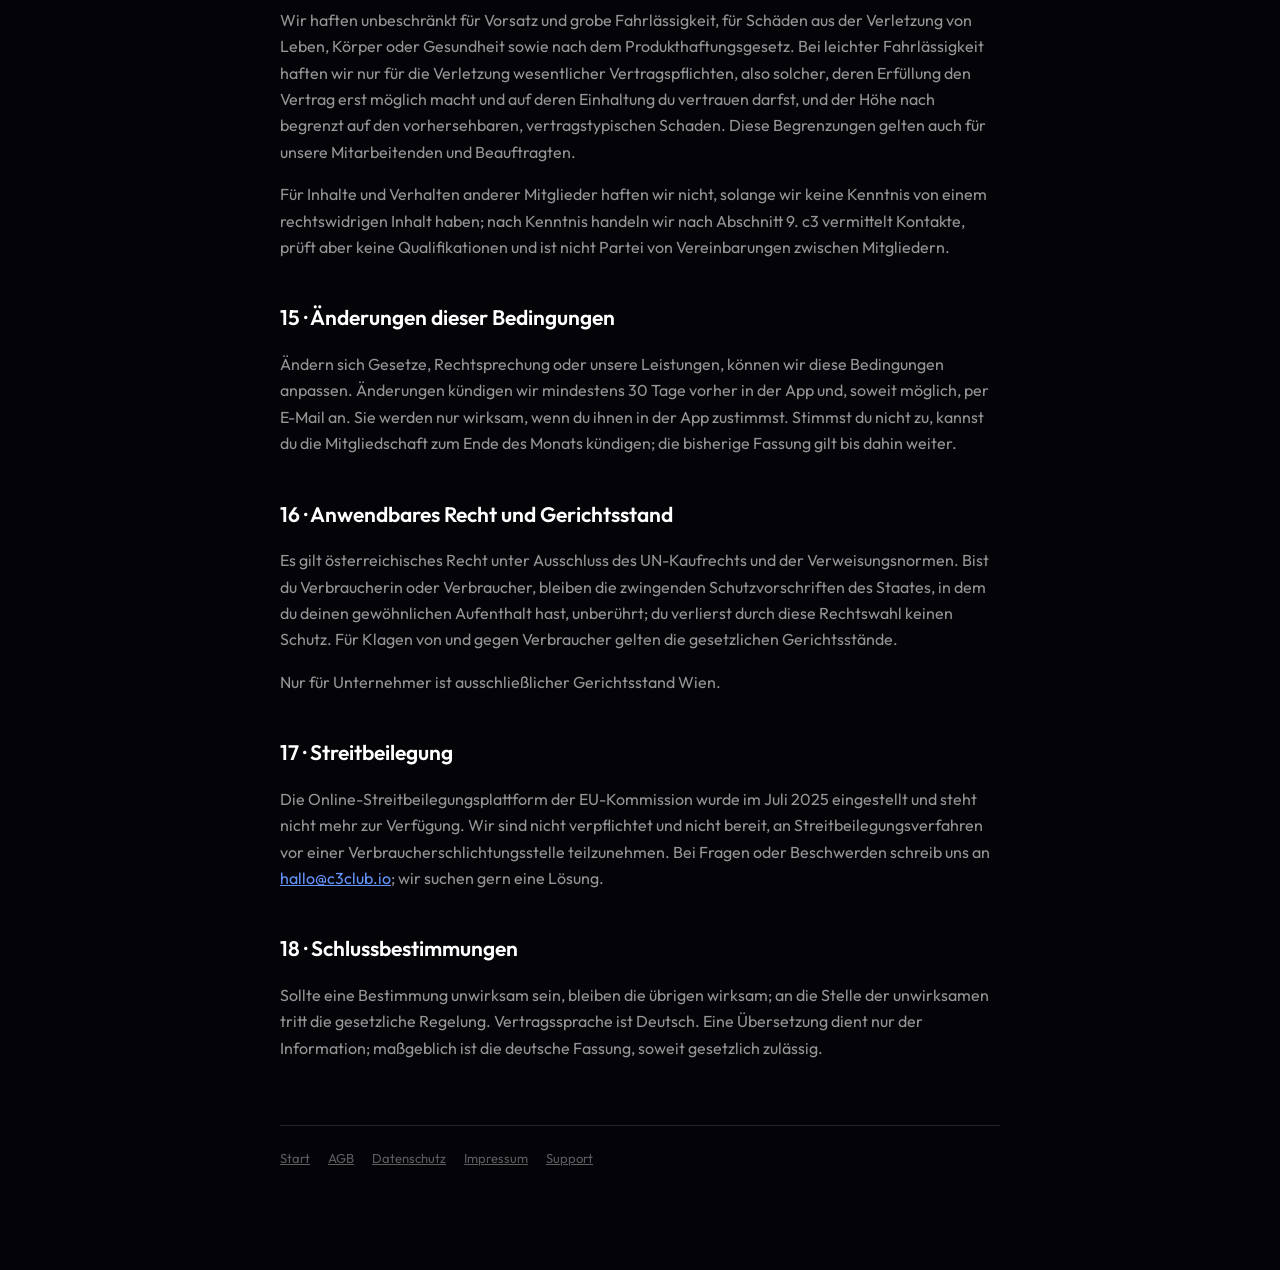
==== commit ecb981f1: "AGB, Datenschutz, Support, Startseite: Buero Wien entfernt" ====
--- a/agb/index.html
+++ b/agb/index.html
@@ -26,10 +26,9 @@
   Diese Bedingungen gelten für die c3 App (iOS, Android), die Web-App unter
   c3club.app, die Website c3club.io und die Nutzung der c3 Spaces.
   Vertragspartnerin ist die CCC Media Group, LLC, 1908 Thomes Ave,
-  Ste 12672, Cheyenne, WY 82001, USA, mit Büro in der Lindengasse 25,
-  1070 Wien, Österreich (im Folgenden „wir“ oder „c3“). Kontakt:
+  Ste 12672, Cheyenne, WY 82001, USA (im Folgenden „wir“ oder „c3“). Kontakt:
   <a href="mailto:hallo@c3club.io">hallo@c3club.io</a>,
-  <a href="tel:+4369919811600">+43 699 19811600</a>. Weitere Angaben im
+  <a href="tel:+971556145600">+971 55 614 5600</a>. Weitere Angaben im
   <a href="/impressum">Impressum</a>.
 </p>
 <p>
@@ -238,9 +237,8 @@
     Vertragsabschlusses.
   </p>
   <p>
-    Um Ihr Widerrufsrecht auszuüben, müssen Sie uns (CCC Media Group, LLC,
-    Büro Wien, Lindengasse 25, 1070 Wien, Österreich, E-Mail:
-    hallo@c3club.io, Telefon: +43 699 19811600) mittels einer eindeutigen
+    Um Ihr Widerrufsrecht auszuüben, müssen Sie uns (CCC Media Group, LLC, 1908 Thomes Ave, Ste 12672, Cheyenne, WY 82001, USA, E-Mail:
+    hallo@c3club.io, Telefon: +971 55 614 5600) mittels einer eindeutigen
     Erklärung (z. B. ein mit der Post versandter Brief oder eine E-Mail)
     über Ihren Entschluss, diesen Vertrag zu widerrufen, informieren. Sie
     können dafür das beigefügte Muster-Widerrufsformular verwenden, das
@@ -300,8 +298,8 @@
   <p>(Wenn Sie den Vertrag widerrufen wollen, dann füllen Sie bitte dieses
   Formular aus und senden Sie es zurück.)</p>
   <ul>
-    <li>An CCC Media Group, LLC, Büro Wien, Lindengasse 25, 1070 Wien,
-        Österreich, E-Mail: hallo@c3club.io:</li>
+    <li>An CCC Media Group, LLC, 1908 Thomes Ave, Ste 12672, Cheyenne, WY 82001, USA,
+        E-Mail: hallo@c3club.io:</li>
     <li>Hiermit widerrufe(n) ich/wir (*) den von mir/uns (*) abgeschlossenen
         Vertrag über den Kauf der folgenden Waren (*)/die Erbringung der
         folgenden Dienstleistung (*)</li>
@@ -427,8 +425,7 @@
   Nutzer nach Art. 11 und 12 des Digital Services Act ist
   <a href="mailto:hallo@c3club.io">hallo@c3club.io</a>. Wir kommunizieren
   auf Deutsch und Englisch.
-  <!-- [TODO Owner: gesetzlichen Vertreter in der EU nach Art. 13 DSA benennen,
-  sofern das Büro in Wien keine Niederlassung ist.] -->
+  <!-- [TODO Owner: gesetzlichen Vertreter in der EU nach Art. 13 DSA benennen] -->
 </p>
 
 <h2>10 · Buchungen, Zutritt und Hausordnung</h2>
--- a/_stil.css
+++ b/_stil.css
@@ -1,4 +1,10 @@
 /* c3 — gemeinsamer Stil für die Web-Seiten (Landing, Recht, Support) */
+
+/* Outfit, selbst gehostet (gleicher Server, keine Google-Fonts-Anfrage). */
+@font-face { font-family: Outfit; font-weight: 400; font-style: normal; font-display: swap; src: url('/fonts/Outfit_400Regular.ttf') format('truetype'); }
+@font-face { font-family: Outfit; font-weight: 500; font-style: normal; font-display: swap; src: url('/fonts/Outfit_500Medium.ttf') format('truetype'); }
+@font-face { font-family: Outfit; font-weight: 600; font-style: normal; font-display: swap; src: url('/fonts/Outfit_600SemiBold.ttf') format('truetype'); }
+@font-face { font-family: Outfit; font-weight: 700; font-style: normal; font-display: swap; src: url('/fonts/Outfit_700Bold.ttf') format('truetype'); }
 
 :root {
   --bg: #030308;
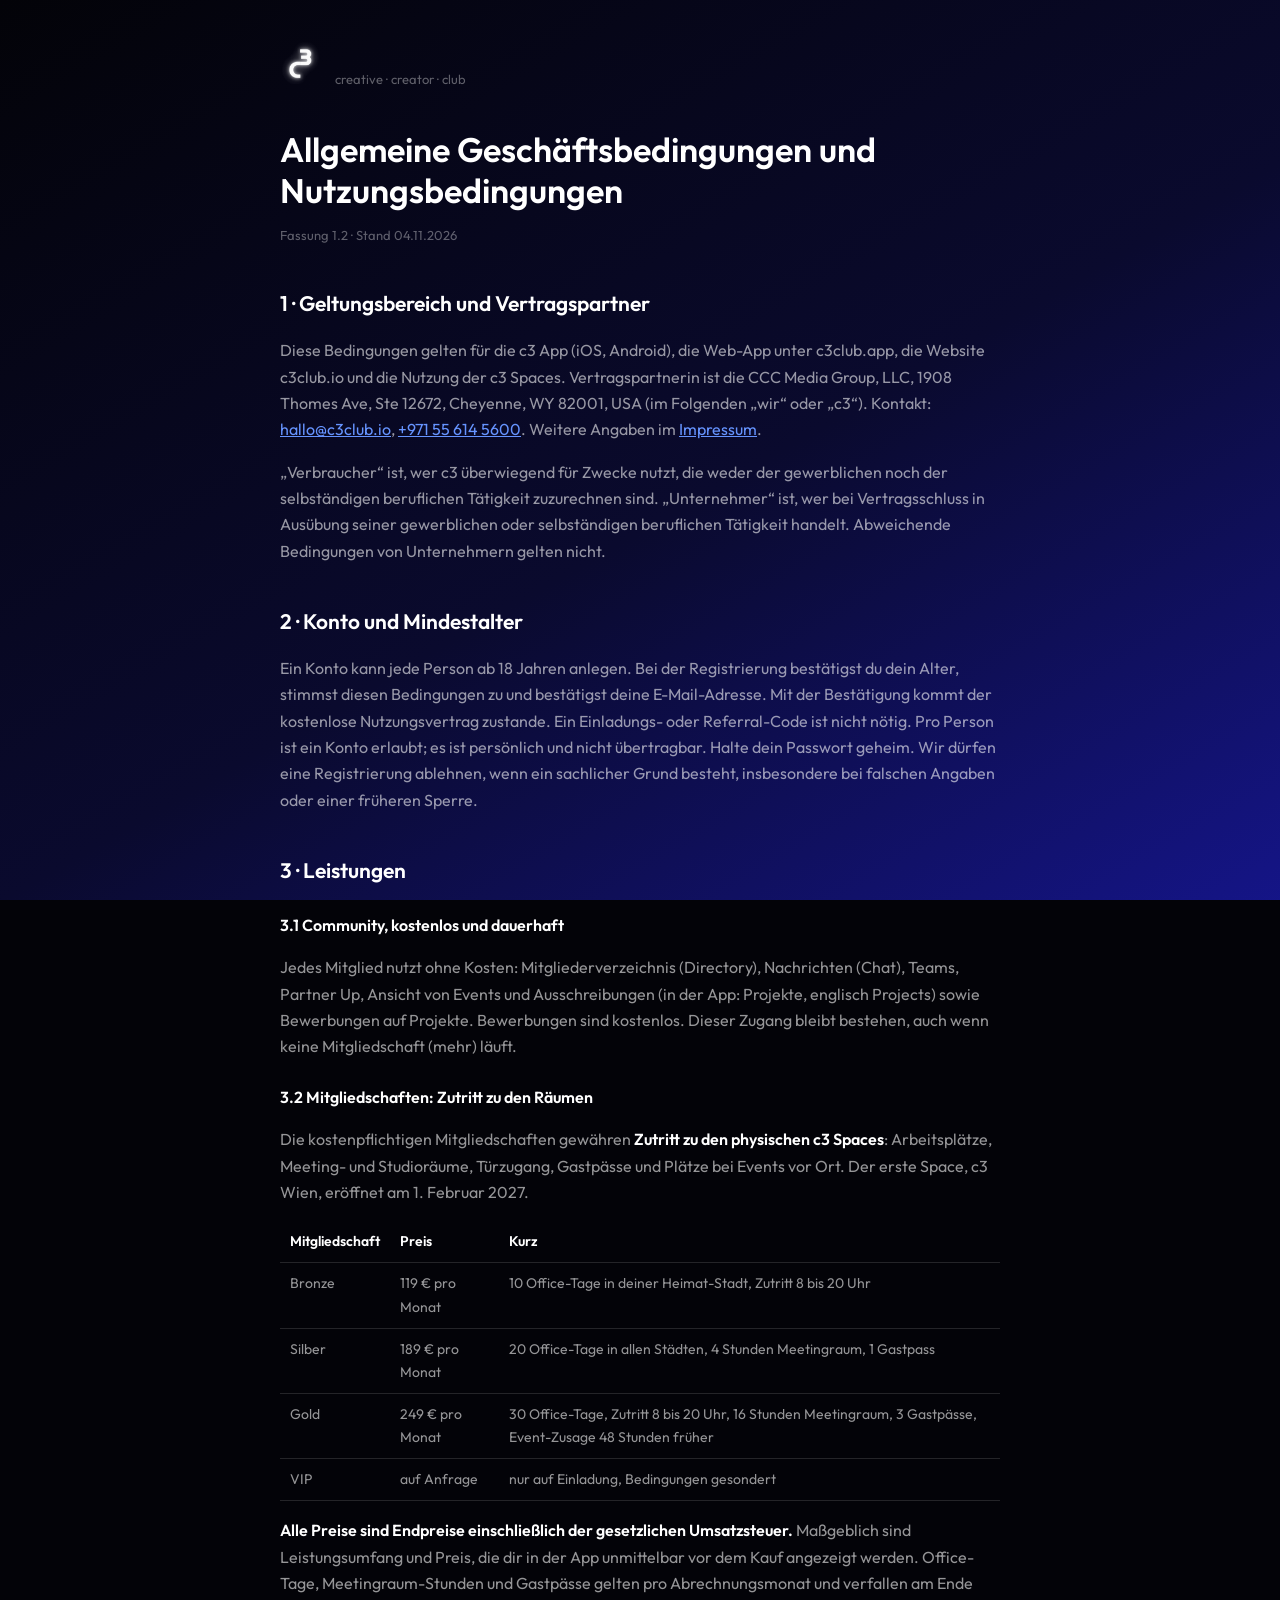
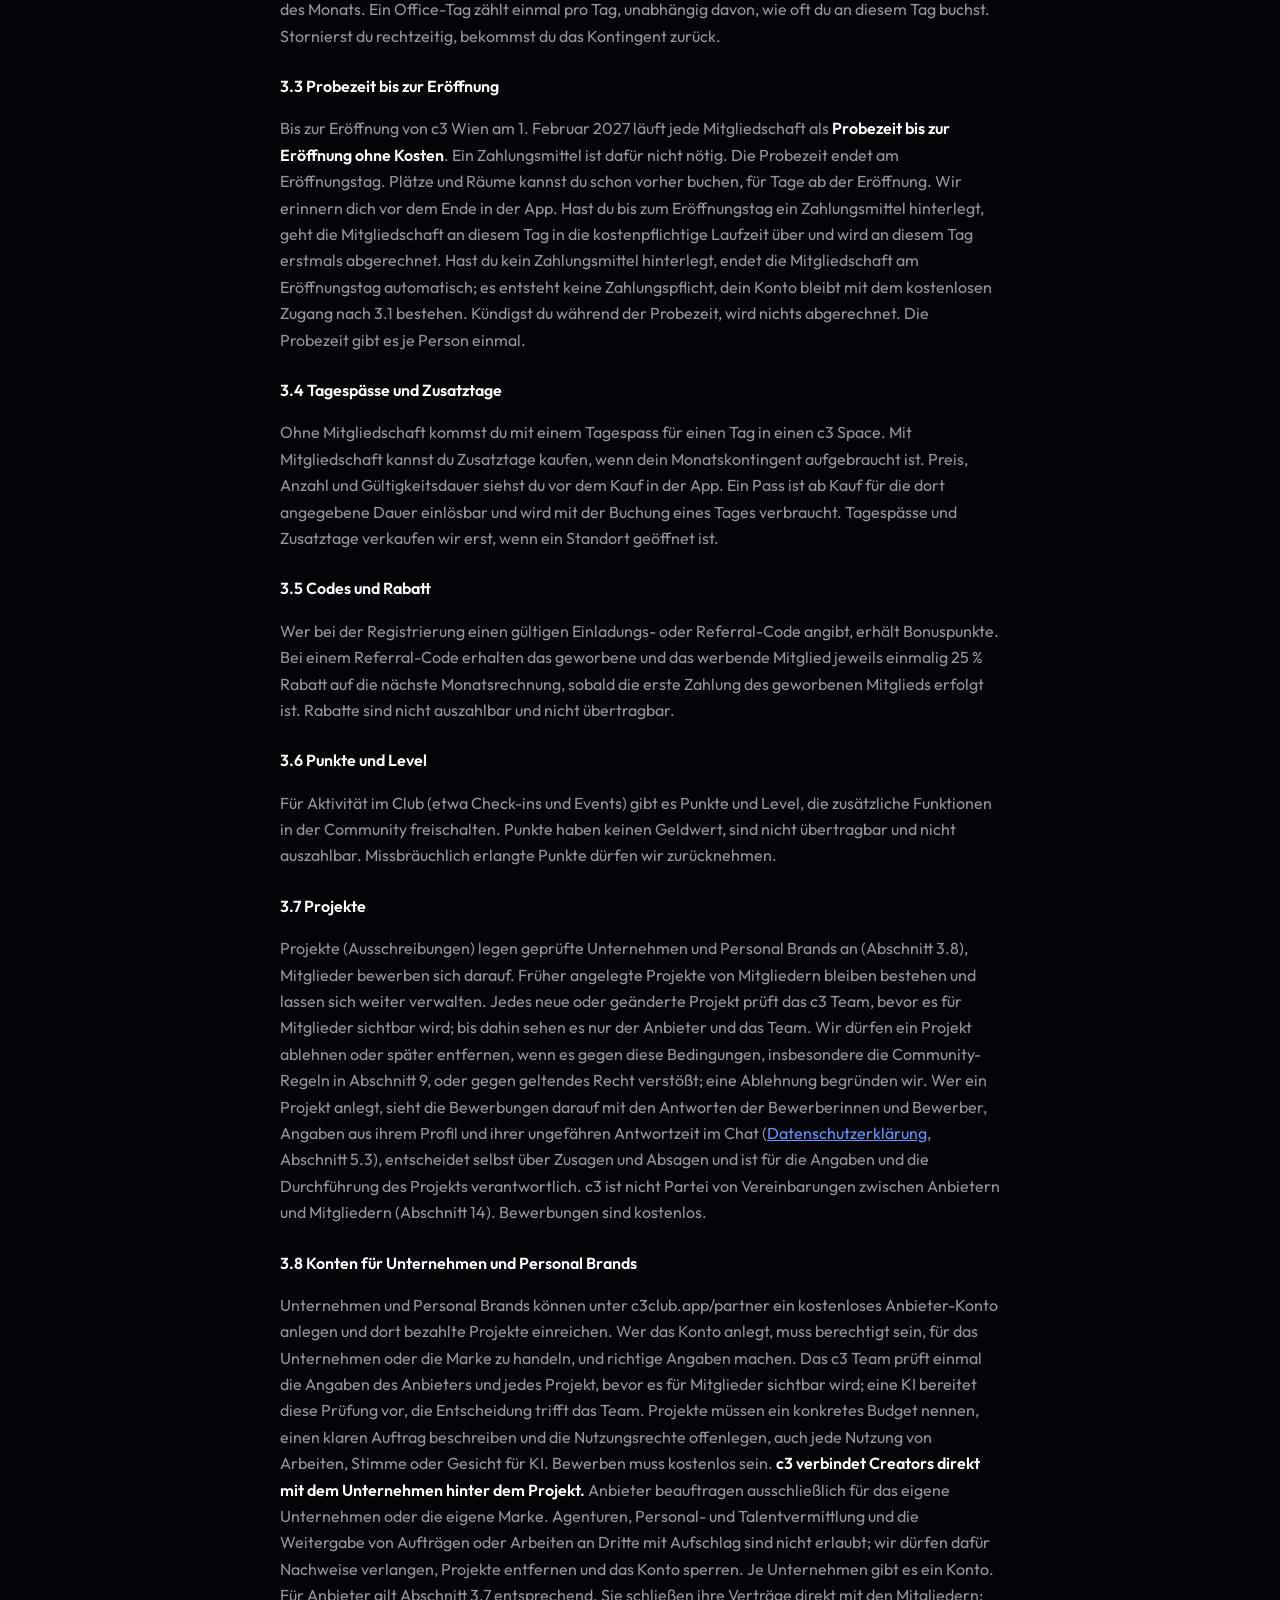
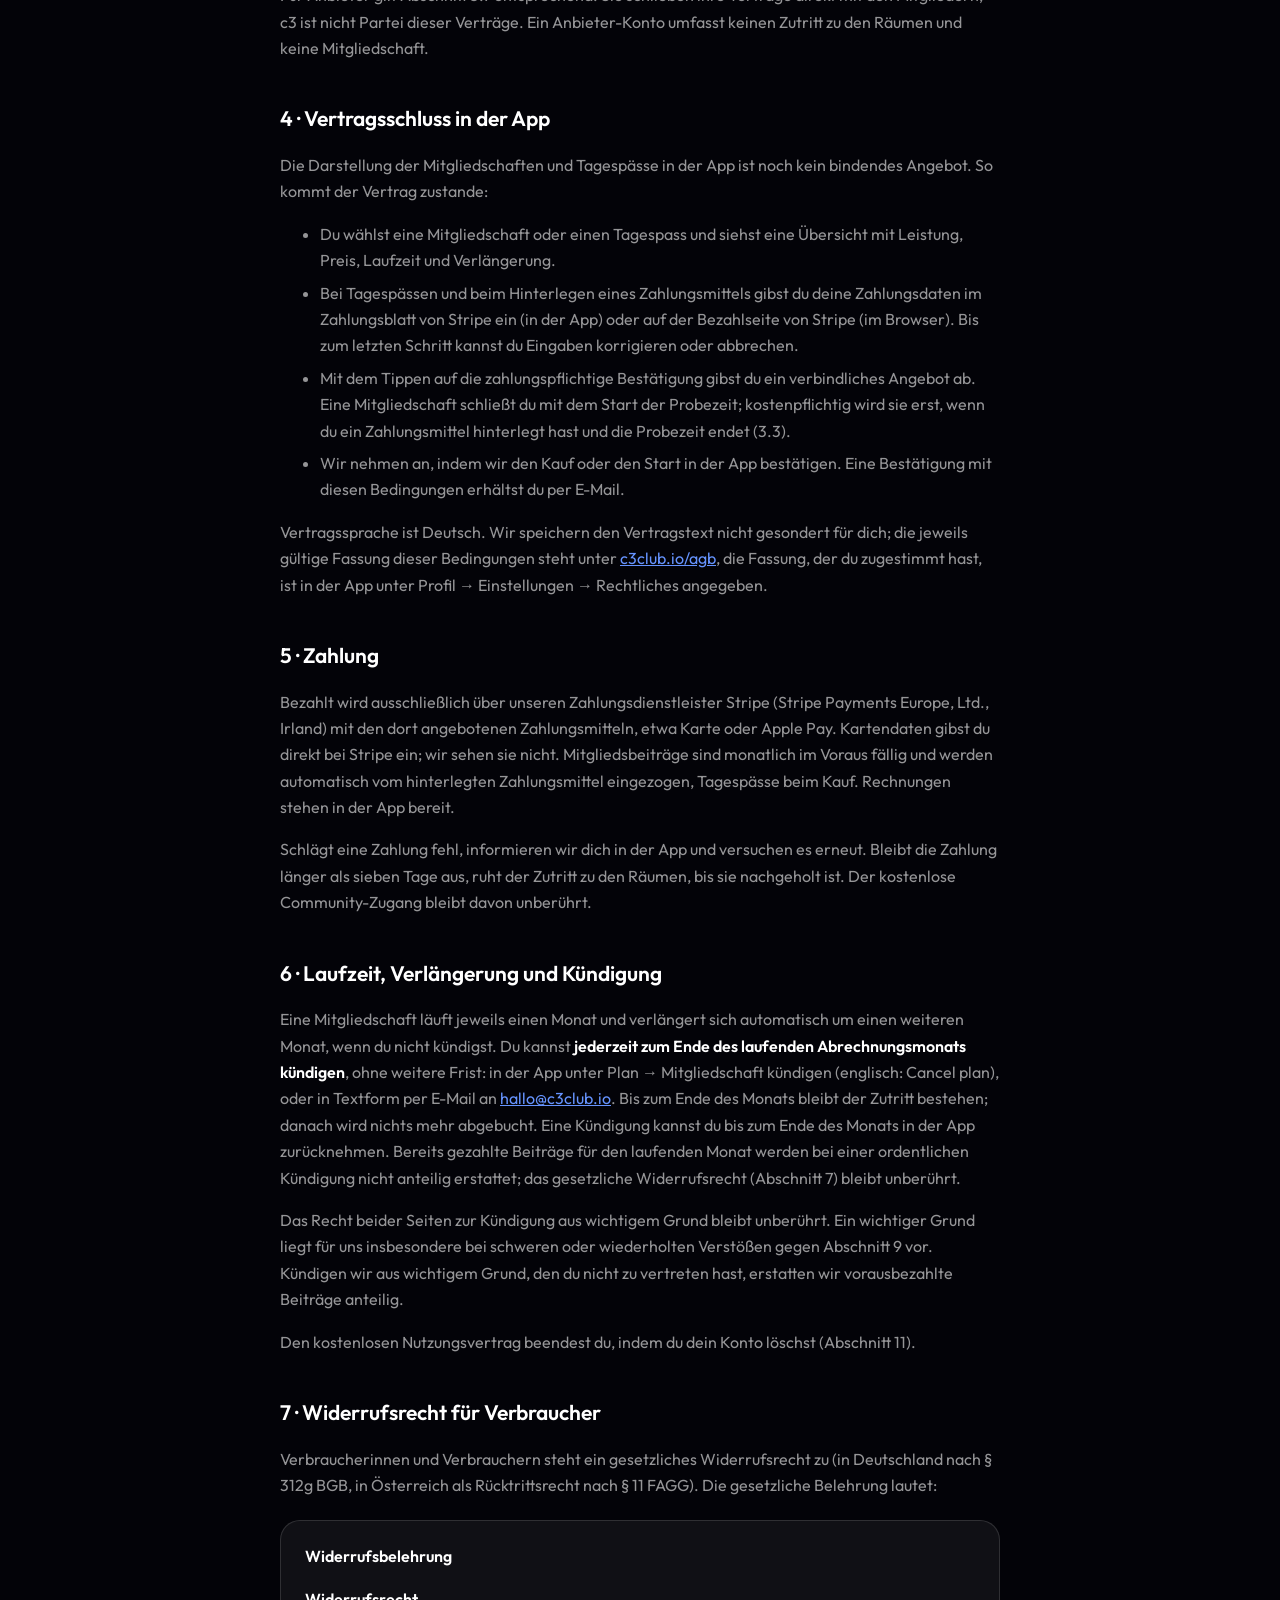
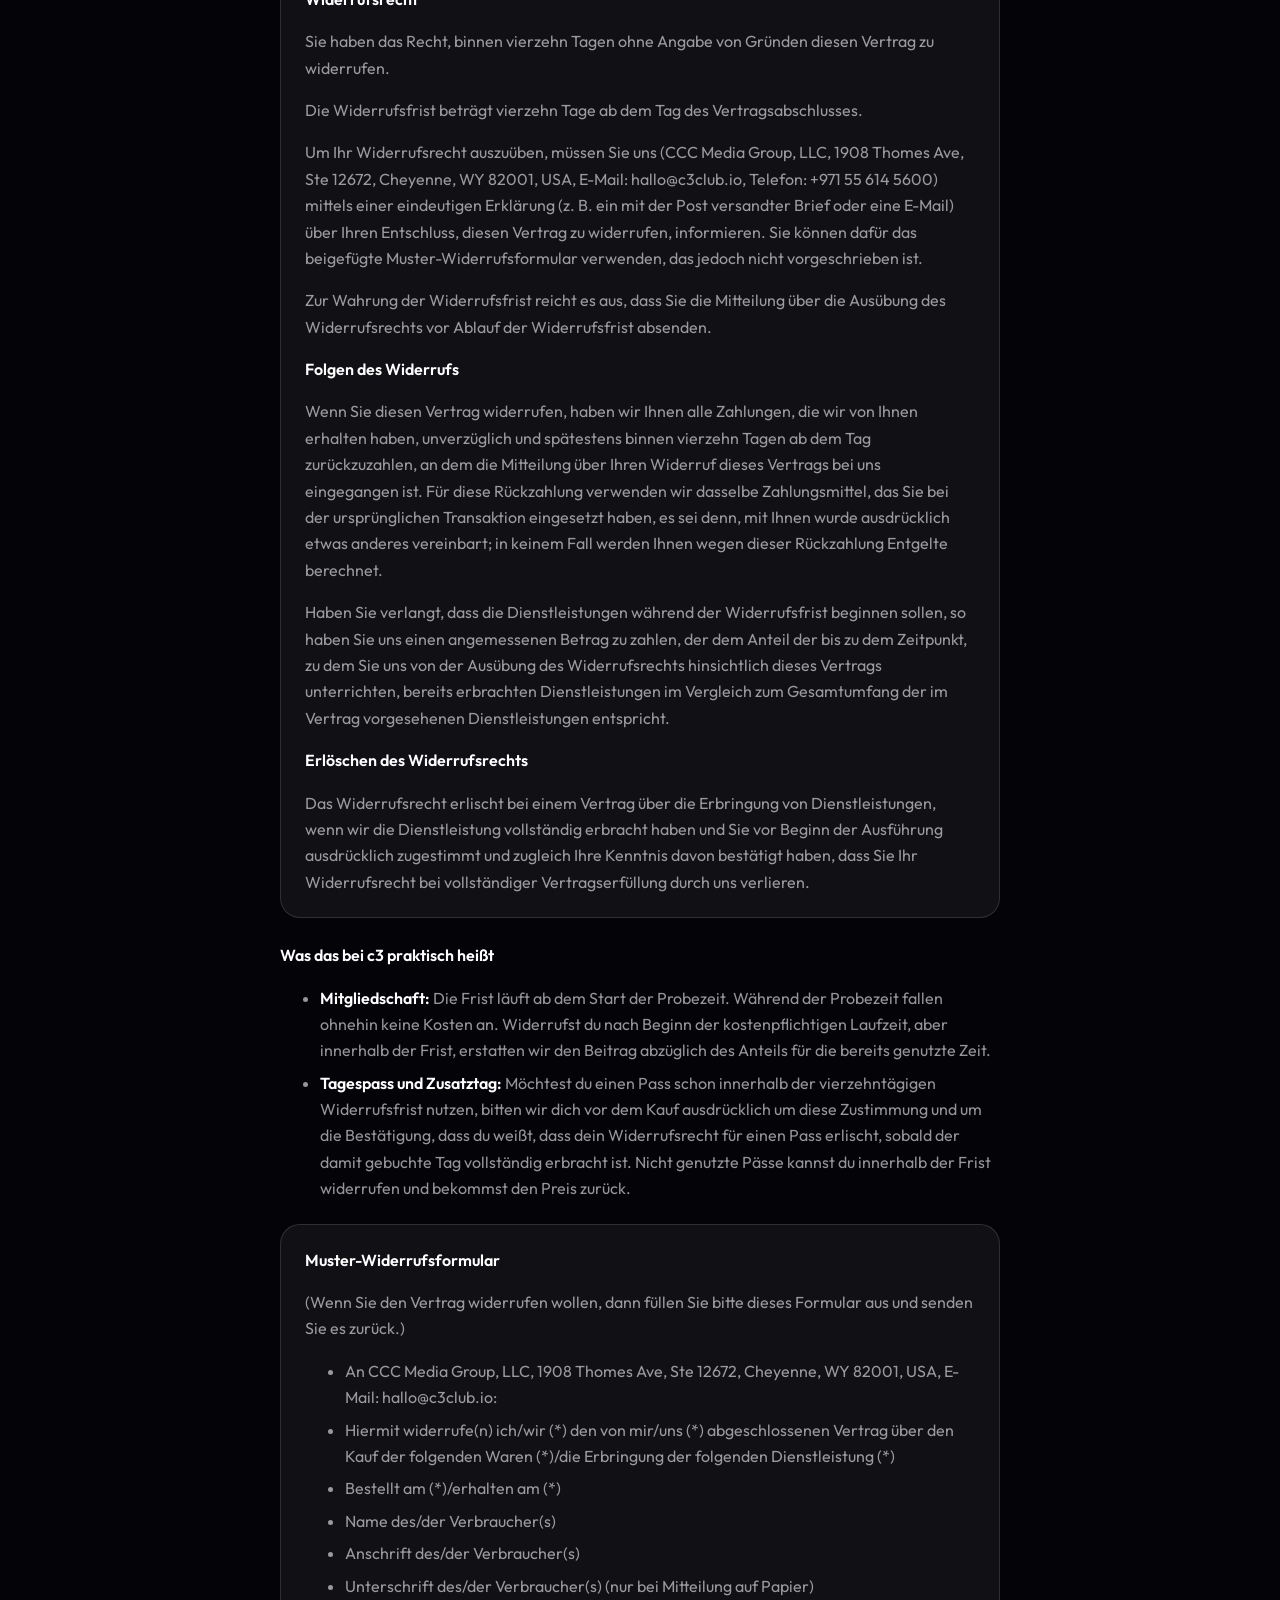
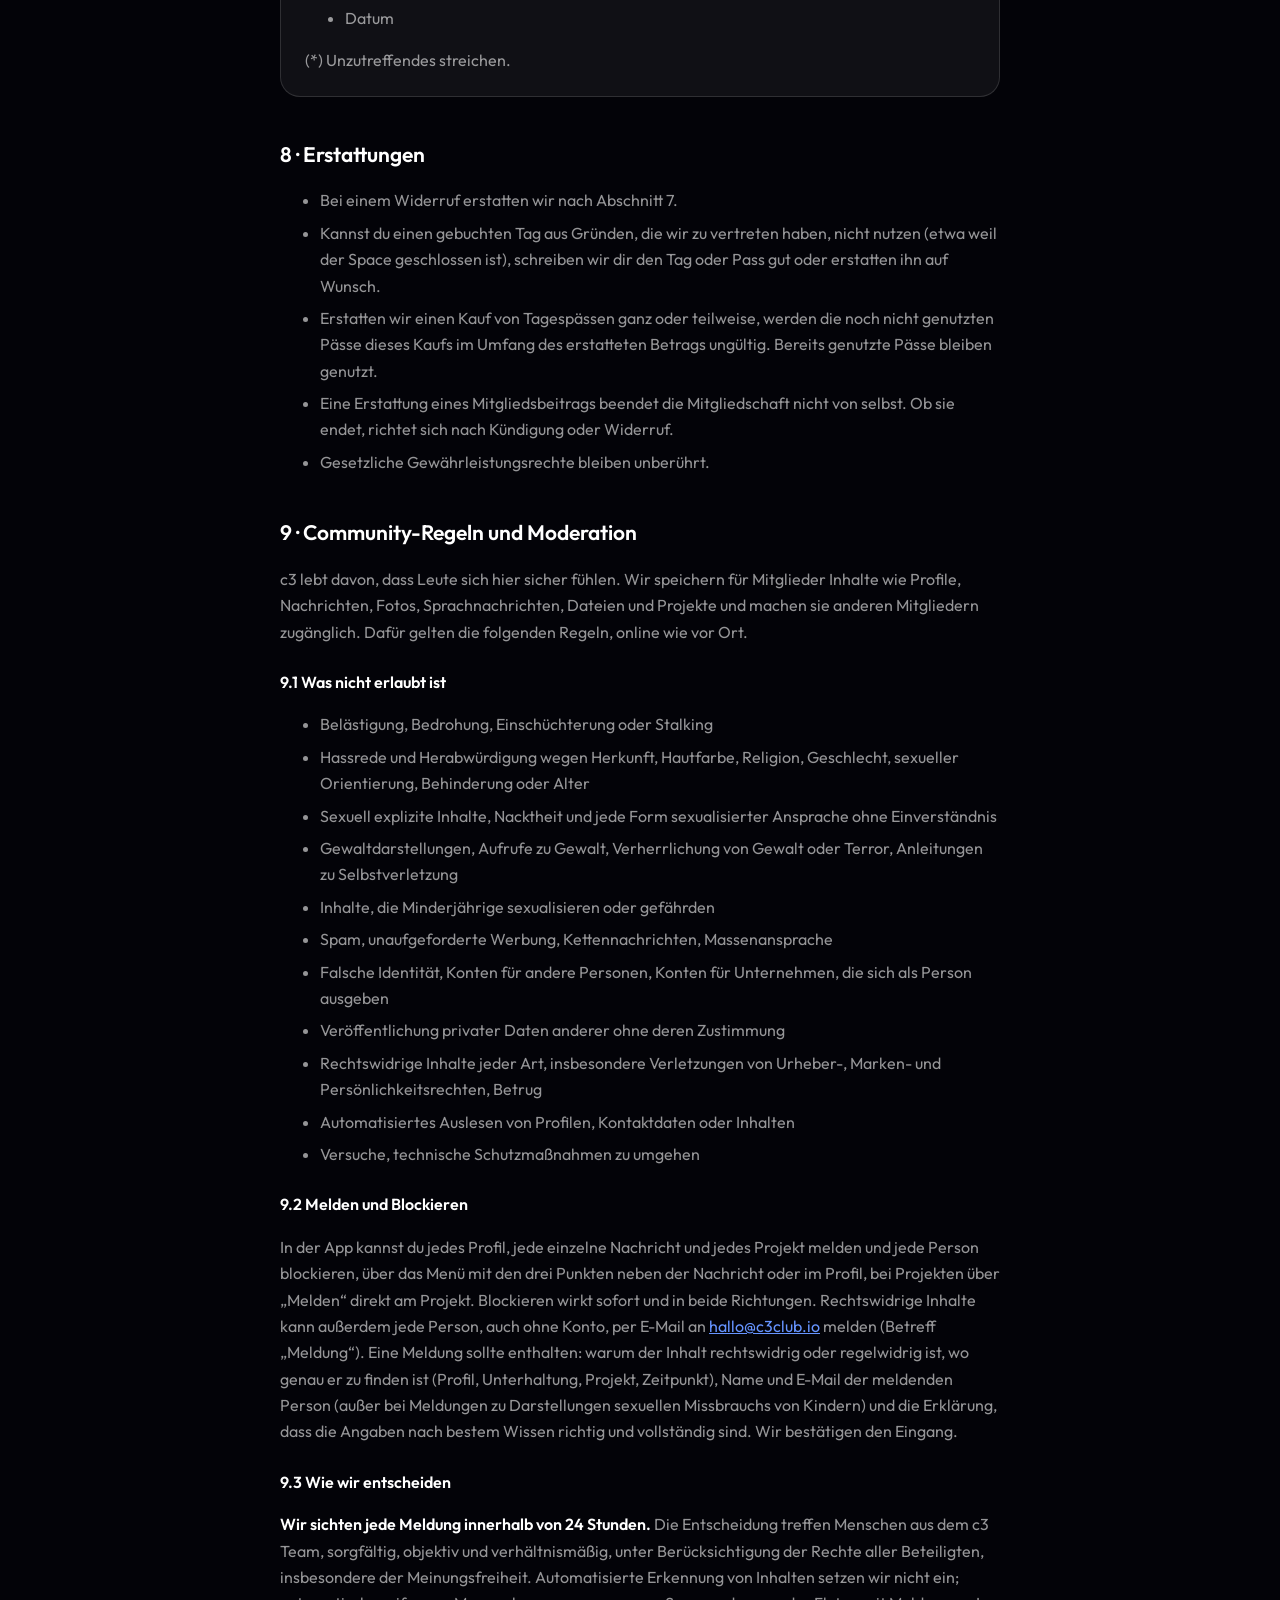
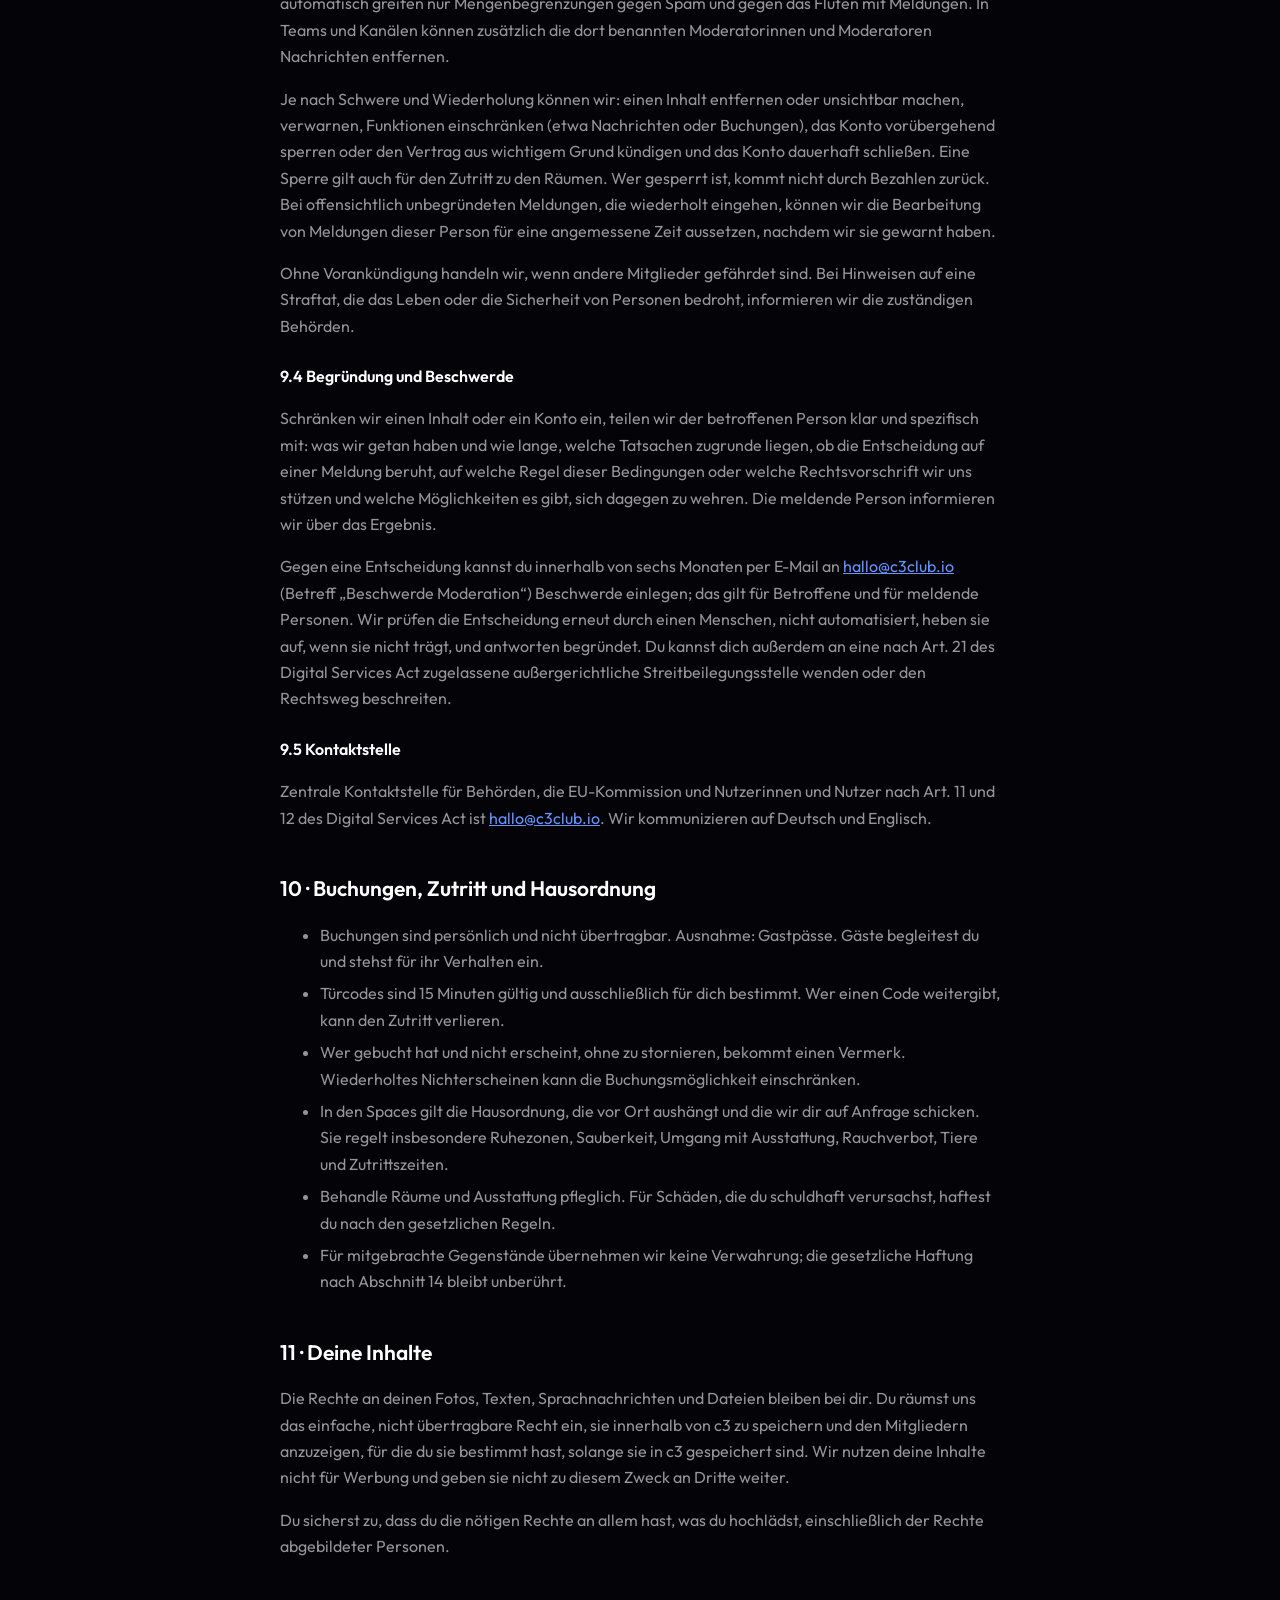
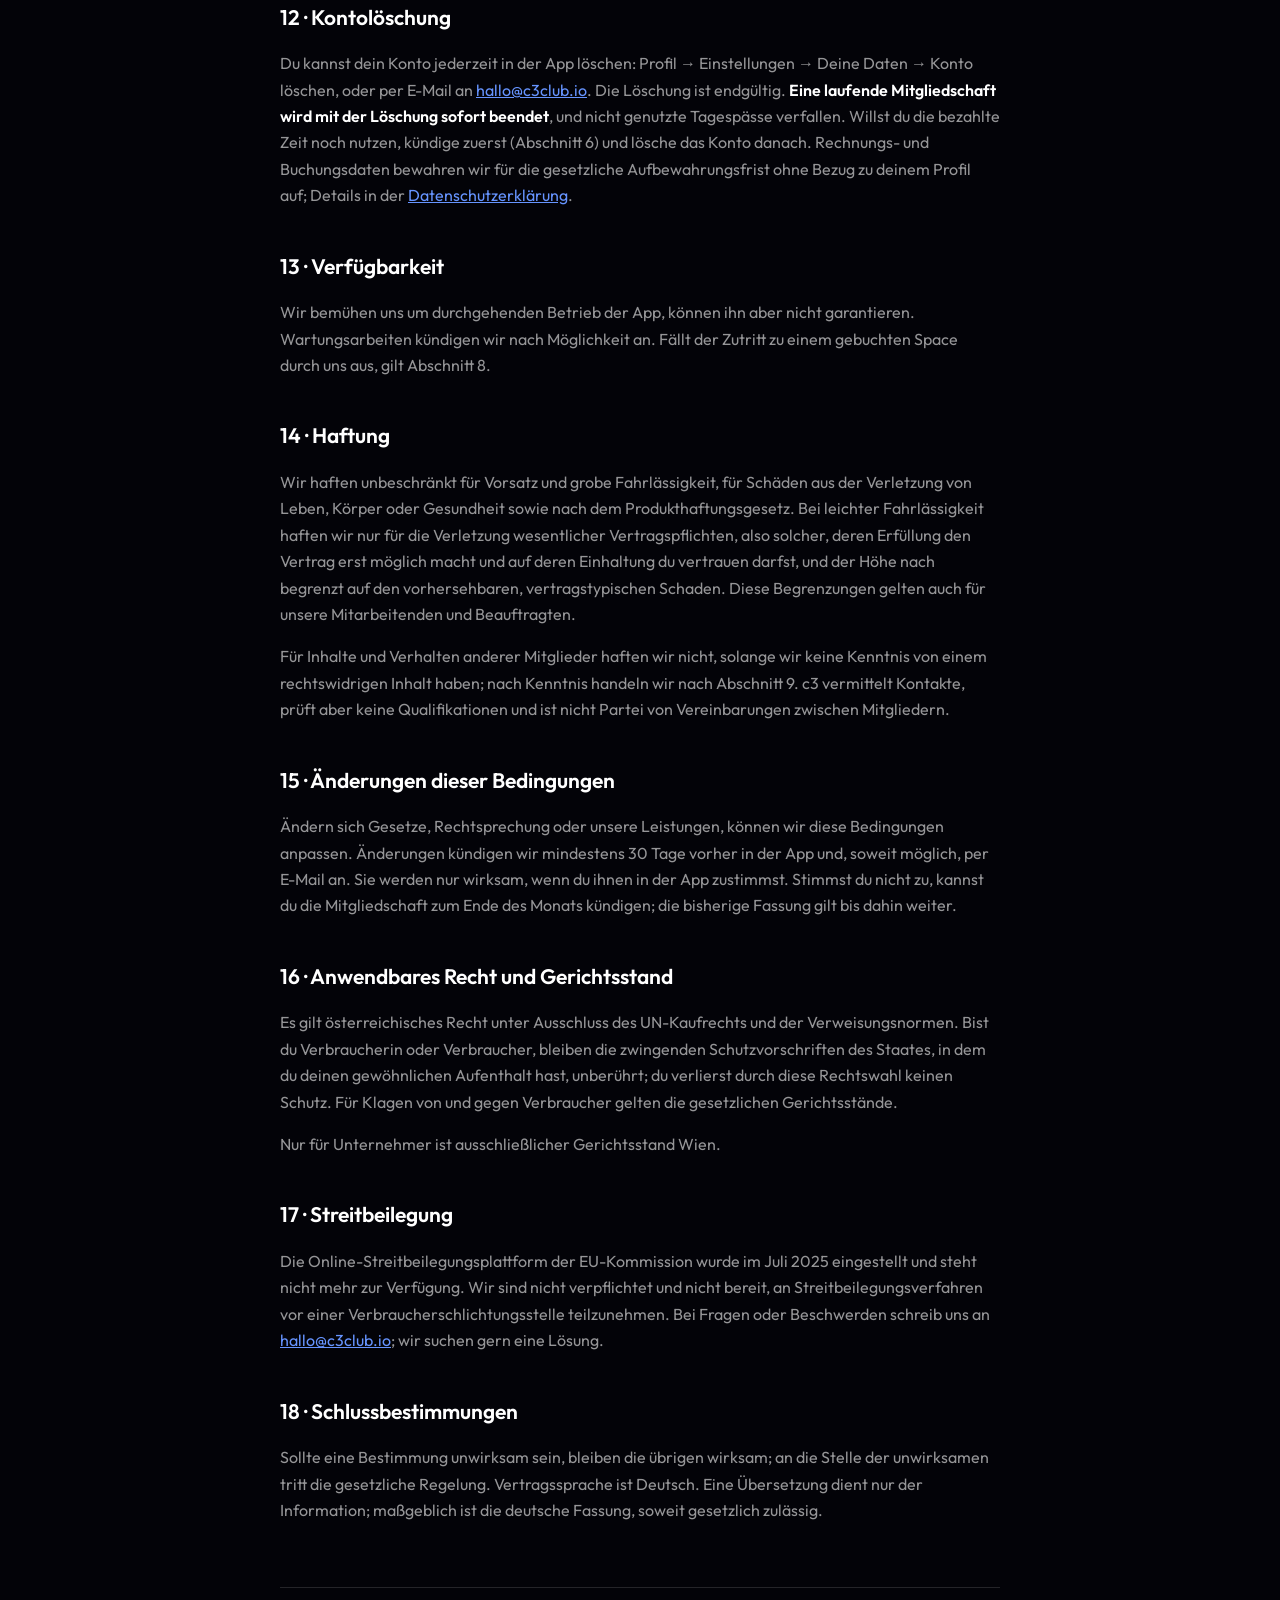
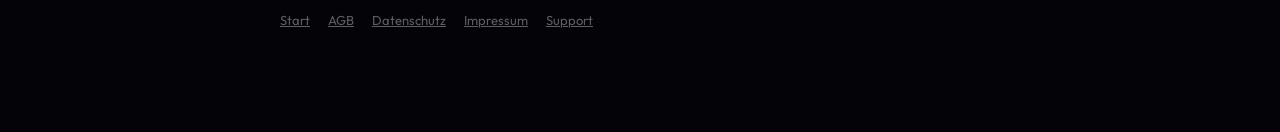
==== commit fdd1f5bf: "Team-Panel, Anbieter, AGB 1.2, Datenschutz 1.4: Stand 7a84e45 Co-Authored-By: Claude Opus 5.5 <norep" ====
--- a/agb/index.html
+++ b/agb/index.html
@@ -17,9 +17,9 @@
 </header>
 
 <h1>Allgemeine Geschäftsbedingungen und Nutzungsbedingungen</h1>
-<p class="stand">Fassung 1.1 · Stand 21.10.2026</p>
-
-<!-- [TODO Owner: rechtliche Pruefung der Fassung 1.1 steht noch aus] -->
+<p class="stand">Fassung 1.2 · Stand 04.11.2026</p>
+
+<!-- [TODO Owner: rechtliche Pruefung der Fassung 1.2 steht noch aus] -->
 
 <h2>1 · Geltungsbereich und Vertragspartner</h2>
 <p>
@@ -73,7 +73,7 @@
   <tr><th>Mitgliedschaft</th><th>Preis</th><th>Kurz</th></tr>
   <tr><td>Bronze</td><td>119 € pro Monat</td><td>10 Office-Tage in deiner Heimat-Stadt, Zutritt 8 bis 20 Uhr</td></tr>
   <tr><td>Silber</td><td>189 € pro Monat</td><td>20 Office-Tage in allen Städten, 4 Stunden Meetingraum, 1 Gastpass</td></tr>
-  <tr><td>Gold</td><td>249 € pro Monat</td><td>30 Office-Tage, Zutritt rund um die Uhr, 16 Stunden Meetingraum, 3 Gastpässe, Event-Zusage 48 Stunden früher</td></tr>
+  <tr><td>Gold</td><td>249 € pro Monat</td><td>30 Office-Tage, Zutritt 8 bis 20 Uhr, 16 Stunden Meetingraum, 3 Gastpässe, Event-Zusage 48 Stunden früher</td></tr>
   <tr><td>VIP</td><td>auf Anfrage</td><td>nur auf Einladung, Bedingungen gesondert</td></tr>
 </table>
 <p>
@@ -130,22 +130,43 @@
   Missbräuchlich erlangte Punkte dürfen wir zurücknehmen.
 </p>
 
-<h3>3.7 Projekte von Mitgliedern</h3>
-<p>
-  Mitglieder mit einer Mitgliedschaft, auch während der Probezeit, können in
-  der App selbst Projekte (Ausschreibungen) anlegen. Jedes neue oder
-  geänderte Projekt prüft das c3 Team, bevor es für andere Mitglieder
-  sichtbar wird; bis dahin sehen es nur du und das Team. Wir dürfen ein
+<h3>3.7 Projekte</h3>
+<p>
+  Projekte (Ausschreibungen) legen geprüfte Unternehmen und Personal Brands an
+  (Abschnitt 3.8), Mitglieder bewerben sich darauf. Früher angelegte Projekte von
+  Mitgliedern bleiben bestehen und lassen sich weiter verwalten. Jedes neue oder
+  geänderte Projekt prüft das c3 Team, bevor es für Mitglieder
+  sichtbar wird; bis dahin sehen es nur der Anbieter und das Team. Wir dürfen ein
   Projekt ablehnen oder später entfernen, wenn es gegen diese Bedingungen,
   insbesondere die Community-Regeln in Abschnitt 9, oder gegen geltendes
-  Recht verstößt; eine Ablehnung begründen wir dir. Wer ein Projekt anlegt,
+  Recht verstößt; eine Ablehnung begründen wir. Wer ein Projekt anlegt,
   sieht die Bewerbungen darauf mit den Antworten der Bewerberinnen und
   Bewerber, Angaben aus ihrem Profil und ihrer ungefähren Antwortzeit im
   Chat (<a href="/datenschutz">Datenschutzerklärung</a>, Abschnitt 5.3),
   entscheidet selbst über Zusagen und Absagen und ist für die Angaben und die
   Durchführung des Projekts verantwortlich. c3 ist nicht Partei von
-  Vereinbarungen zwischen Mitgliedern (Abschnitt 14). Bewerbungen sind
+  Vereinbarungen zwischen Anbietern und Mitgliedern (Abschnitt 14). Bewerbungen sind
   kostenlos.
+</p>
+
+<h3>3.8 Konten für Unternehmen und Personal Brands</h3>
+<p>
+  Unternehmen und Personal Brands können unter c3club.app/partner ein
+  kostenloses Anbieter-Konto anlegen und dort bezahlte Projekte einreichen. Wer
+  das Konto anlegt, muss berechtigt sein, für das Unternehmen oder die Marke zu
+  handeln, und richtige Angaben machen. Das c3 Team prüft einmal die Angaben des
+  Anbieters und jedes Projekt, bevor es für Mitglieder sichtbar wird; eine
+  KI bereitet diese Prüfung vor, die Entscheidung trifft das Team. Projekte müssen ein konkretes Budget nennen, einen
+  klaren Auftrag beschreiben und die Nutzungsrechte offenlegen, auch jede Nutzung
+  von Arbeiten, Stimme oder Gesicht für KI. Bewerben muss kostenlos sein.
+  <strong>c3 verbindet Creators direkt mit dem Unternehmen hinter dem Projekt.</strong>
+  Anbieter beauftragen ausschließlich für das eigene Unternehmen oder die eigene
+  Marke. Agenturen, Personal- und Talentvermittlung und die Weitergabe von Aufträgen
+  oder Arbeiten an Dritte mit Aufschlag sind nicht erlaubt; wir dürfen dafür Nachweise
+  verlangen, Projekte entfernen und das Konto sperren. Je Unternehmen gibt es ein Konto.
+  Für Anbieter gilt Abschnitt 3.7 entsprechend. Sie schließen ihre Verträge direkt
+  mit den Mitgliedern; c3 ist nicht Partei dieser Verträge. Ein Anbieter-Konto
+  umfasst keinen Zutritt zu den Räumen und keine Mitgliedschaft.
 </p>
 
 <h2>4 · Vertragsschluss in der App</h2>
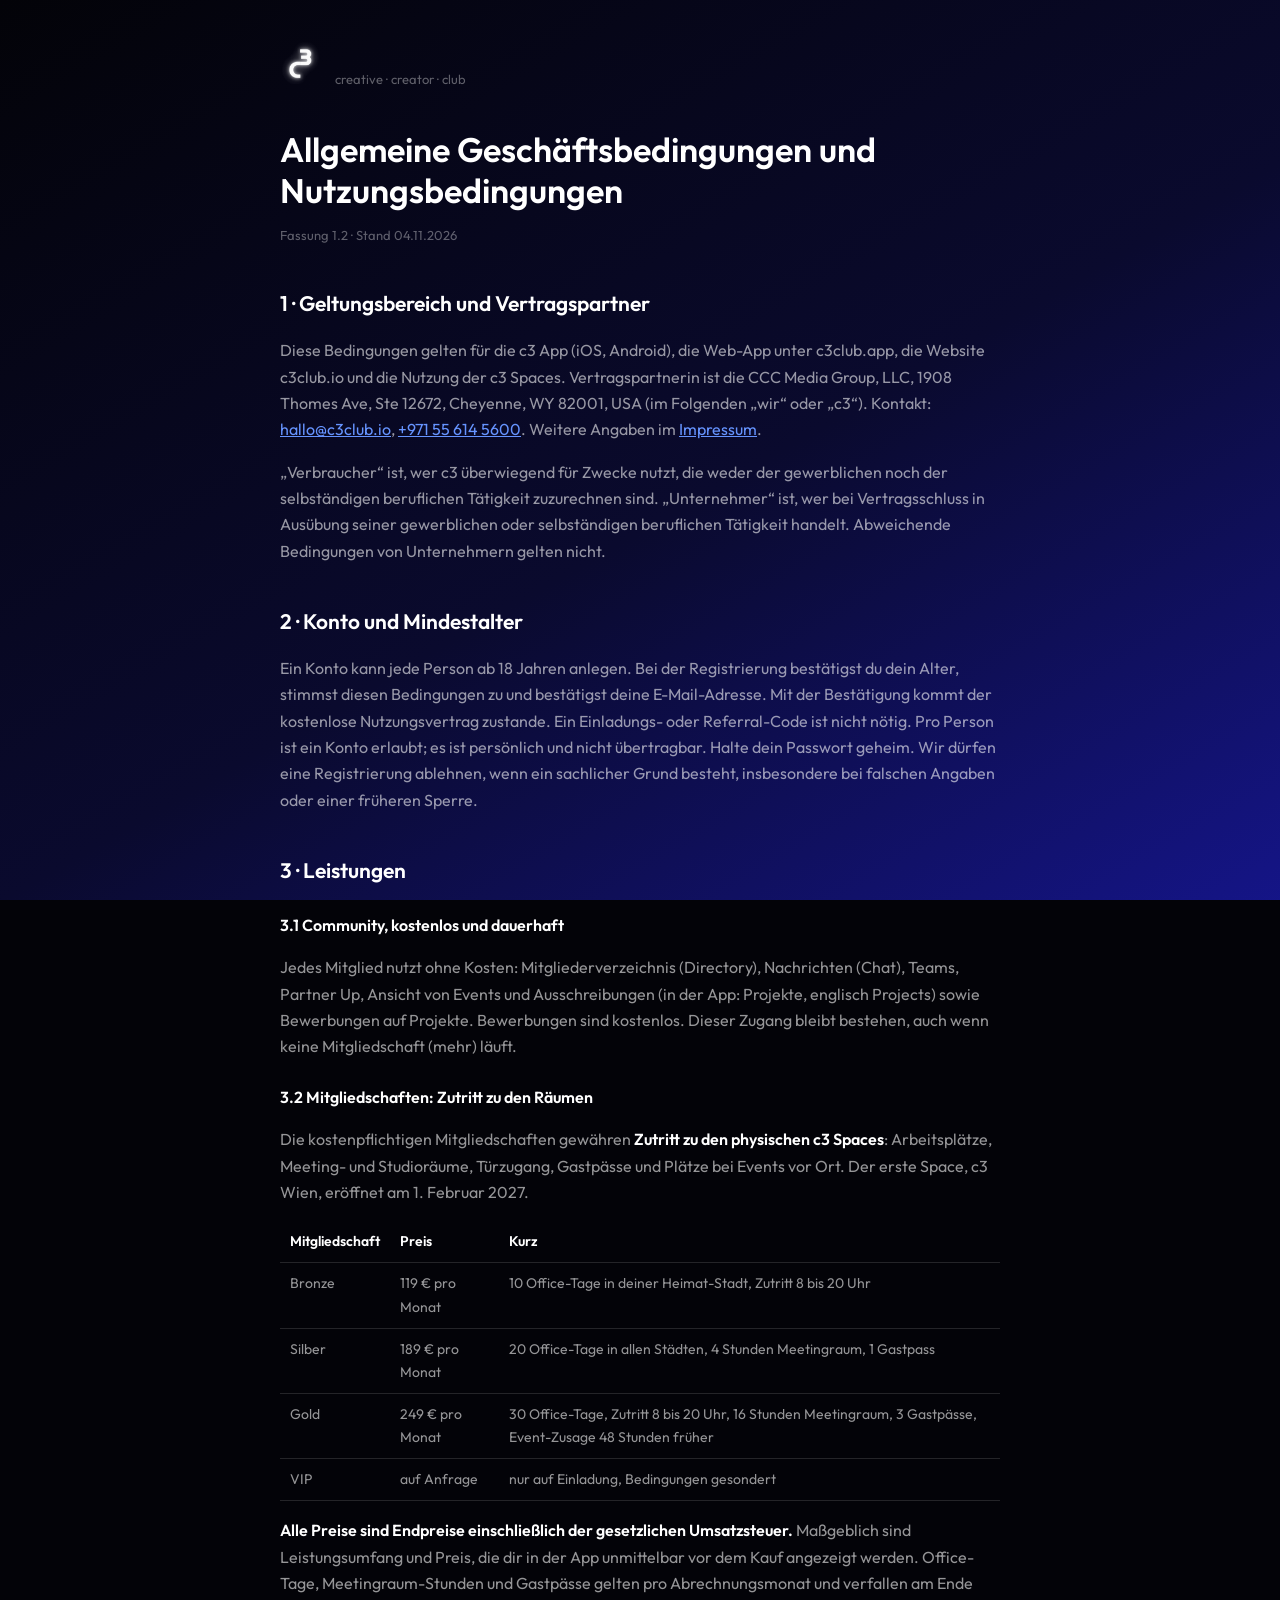
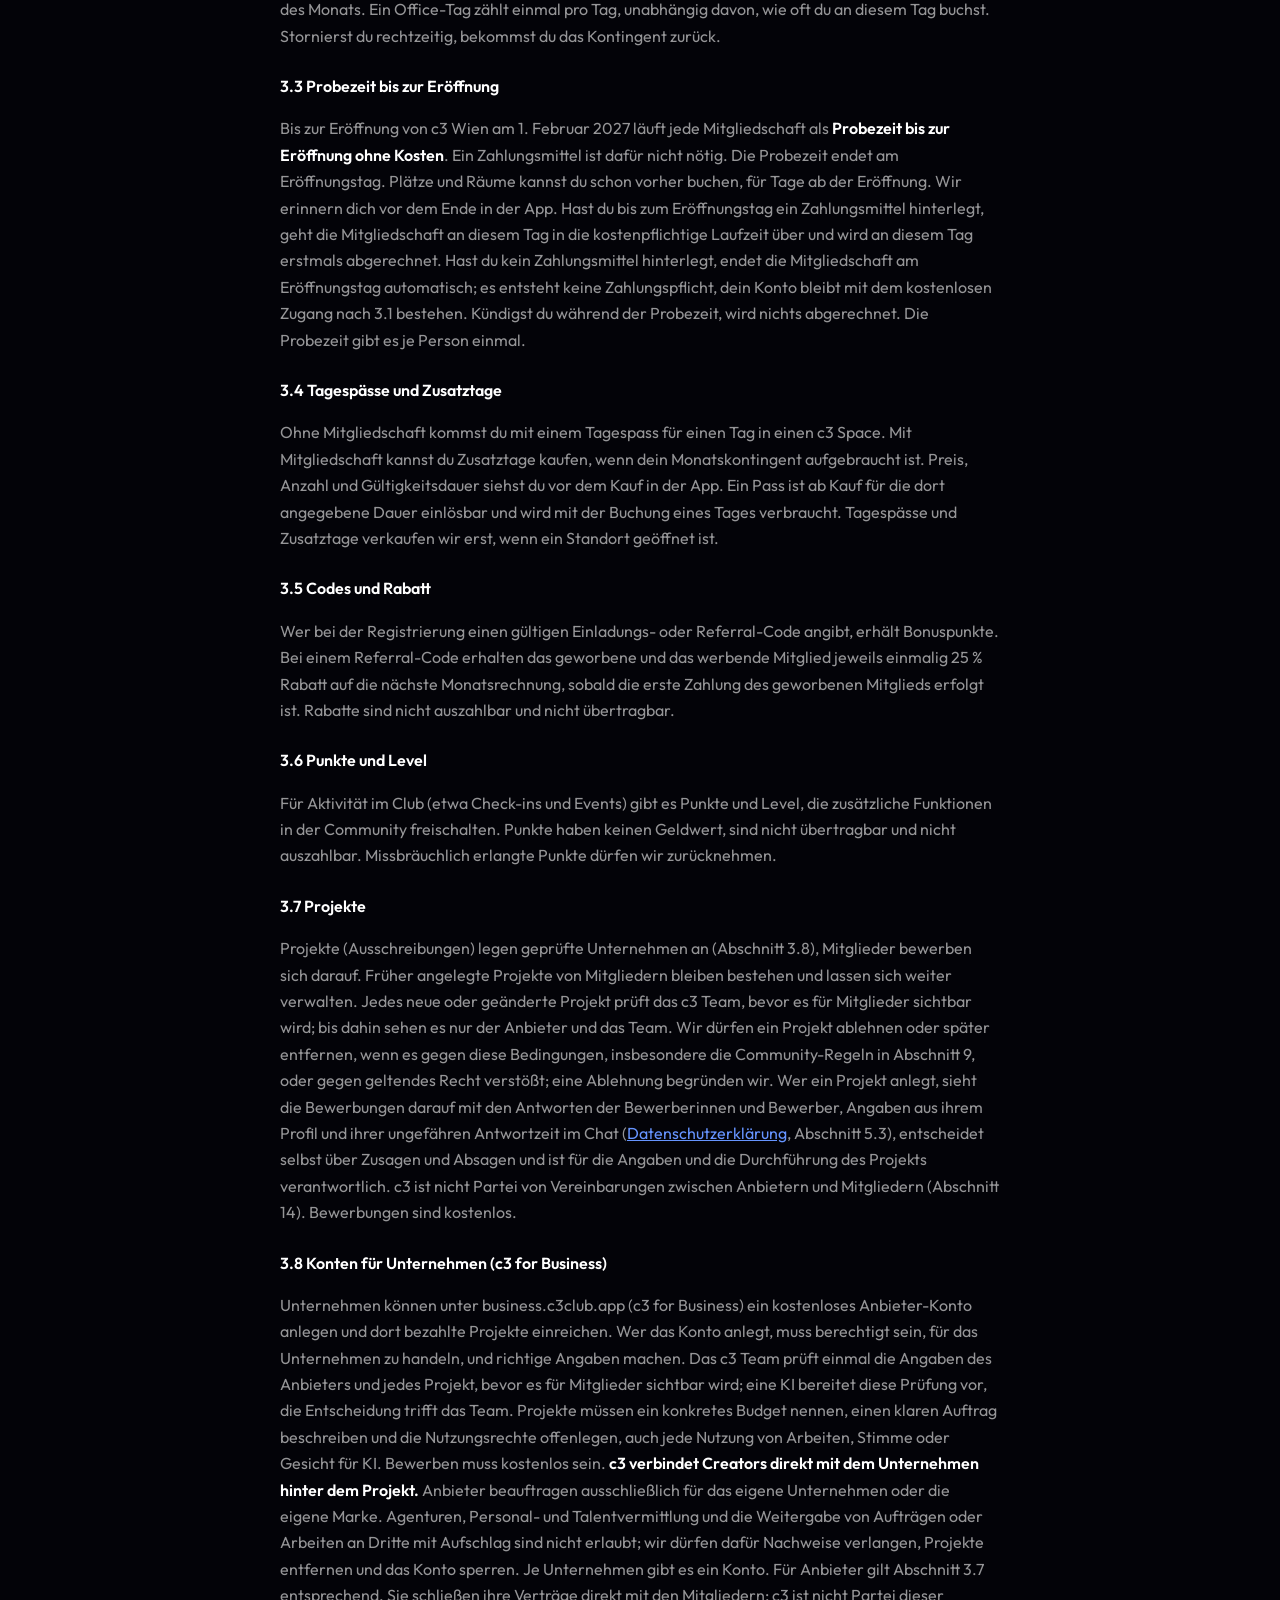
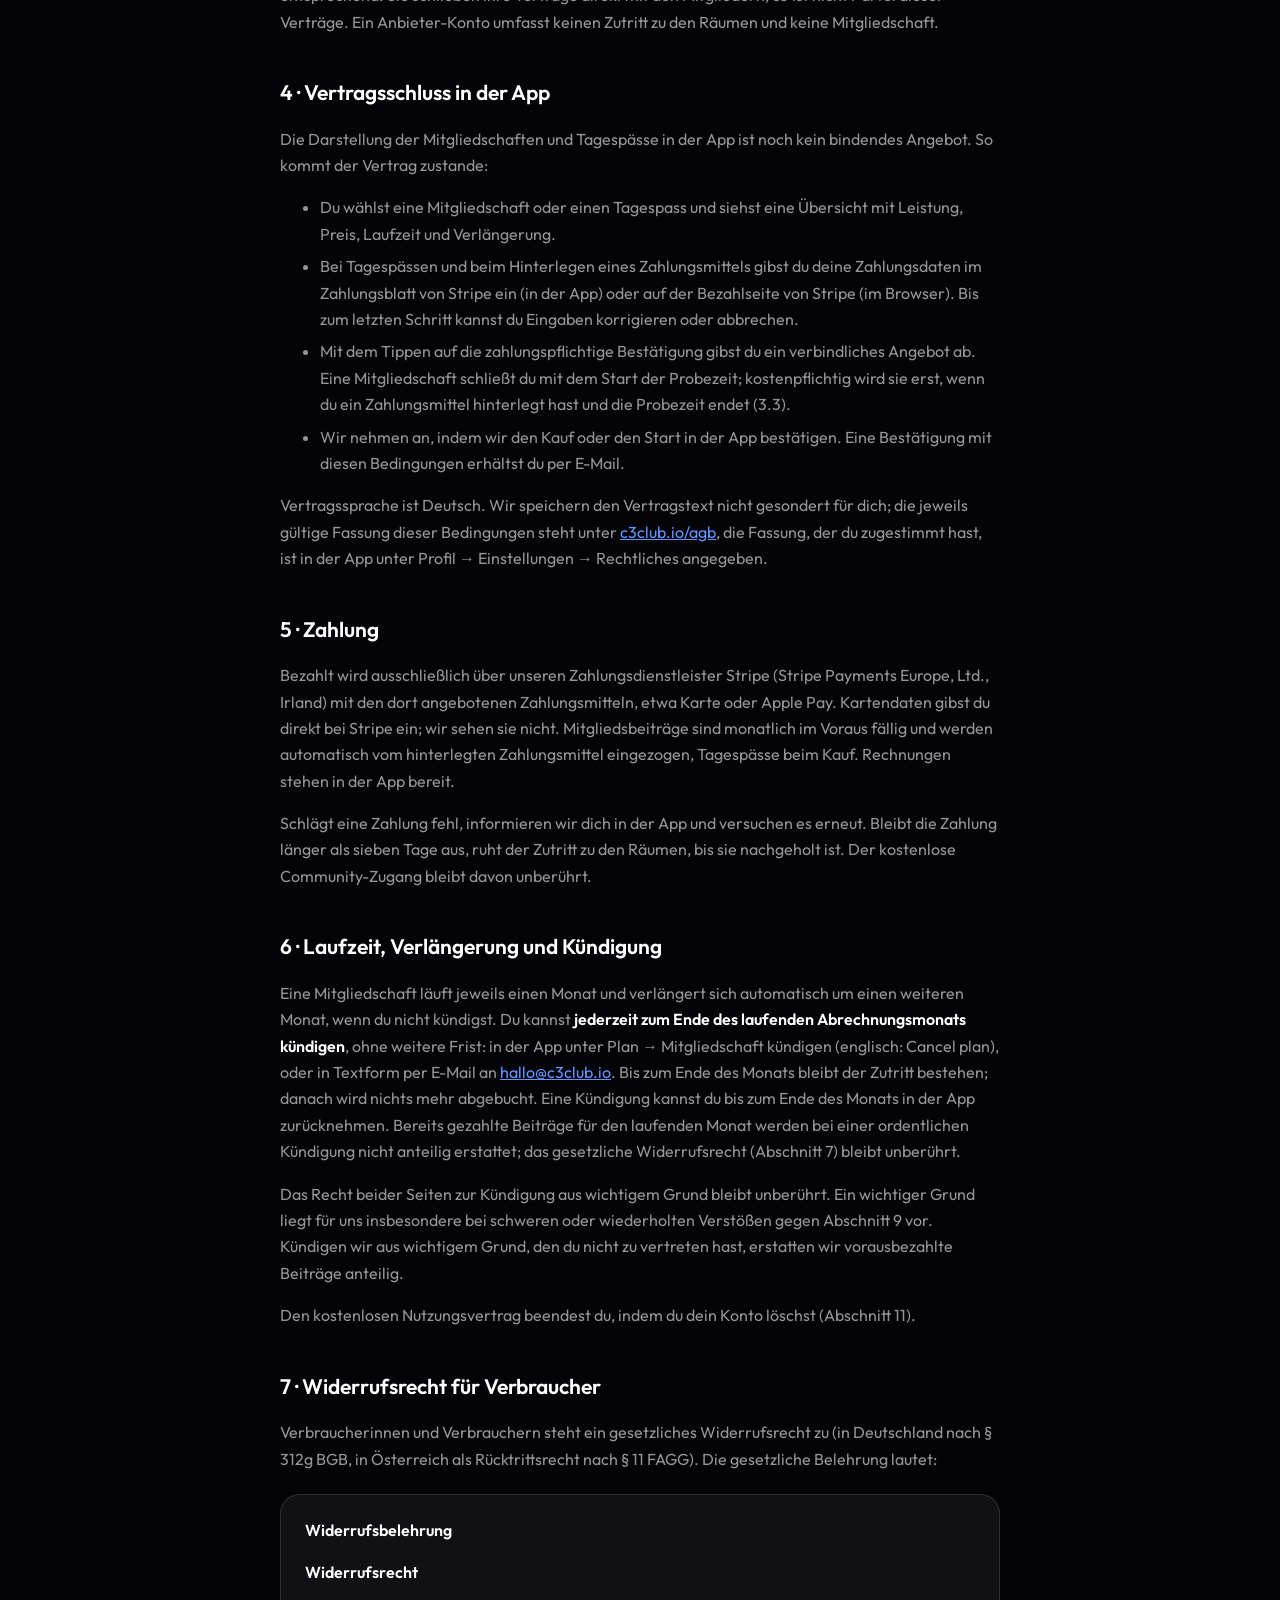
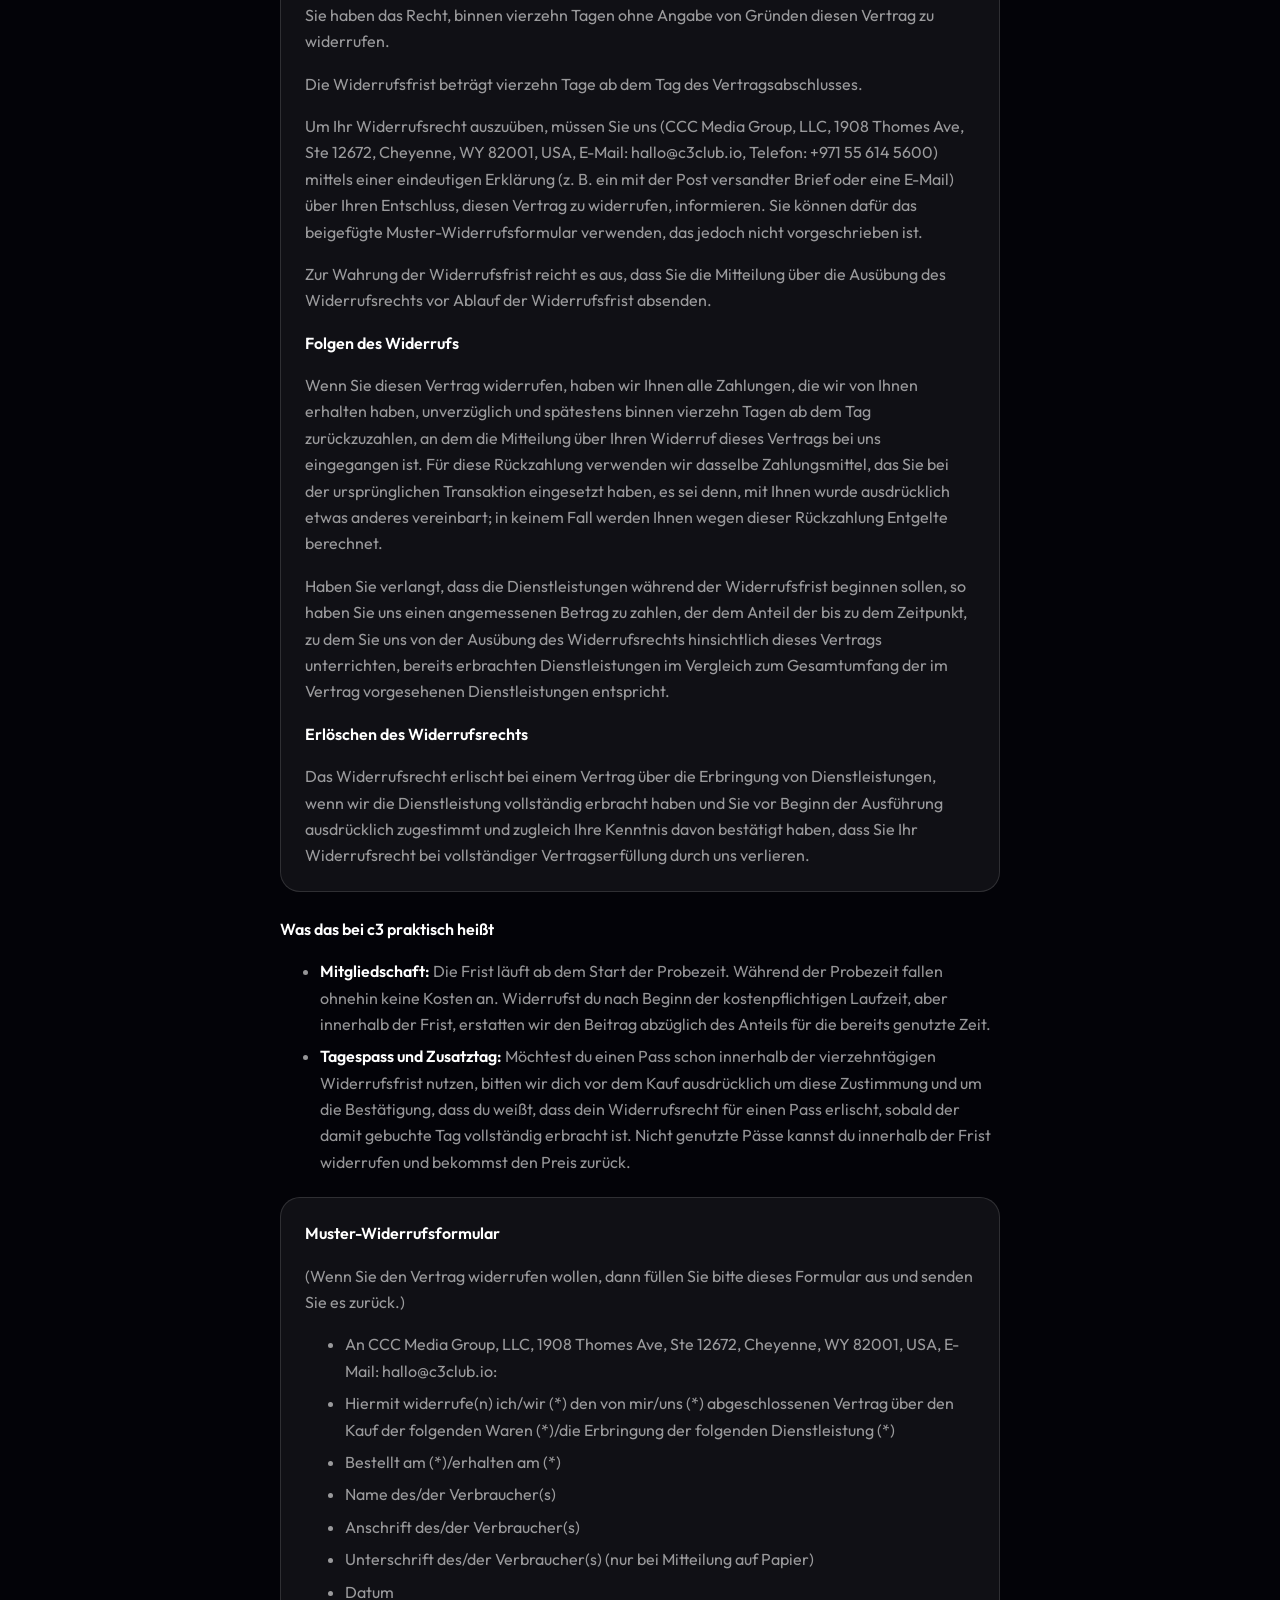
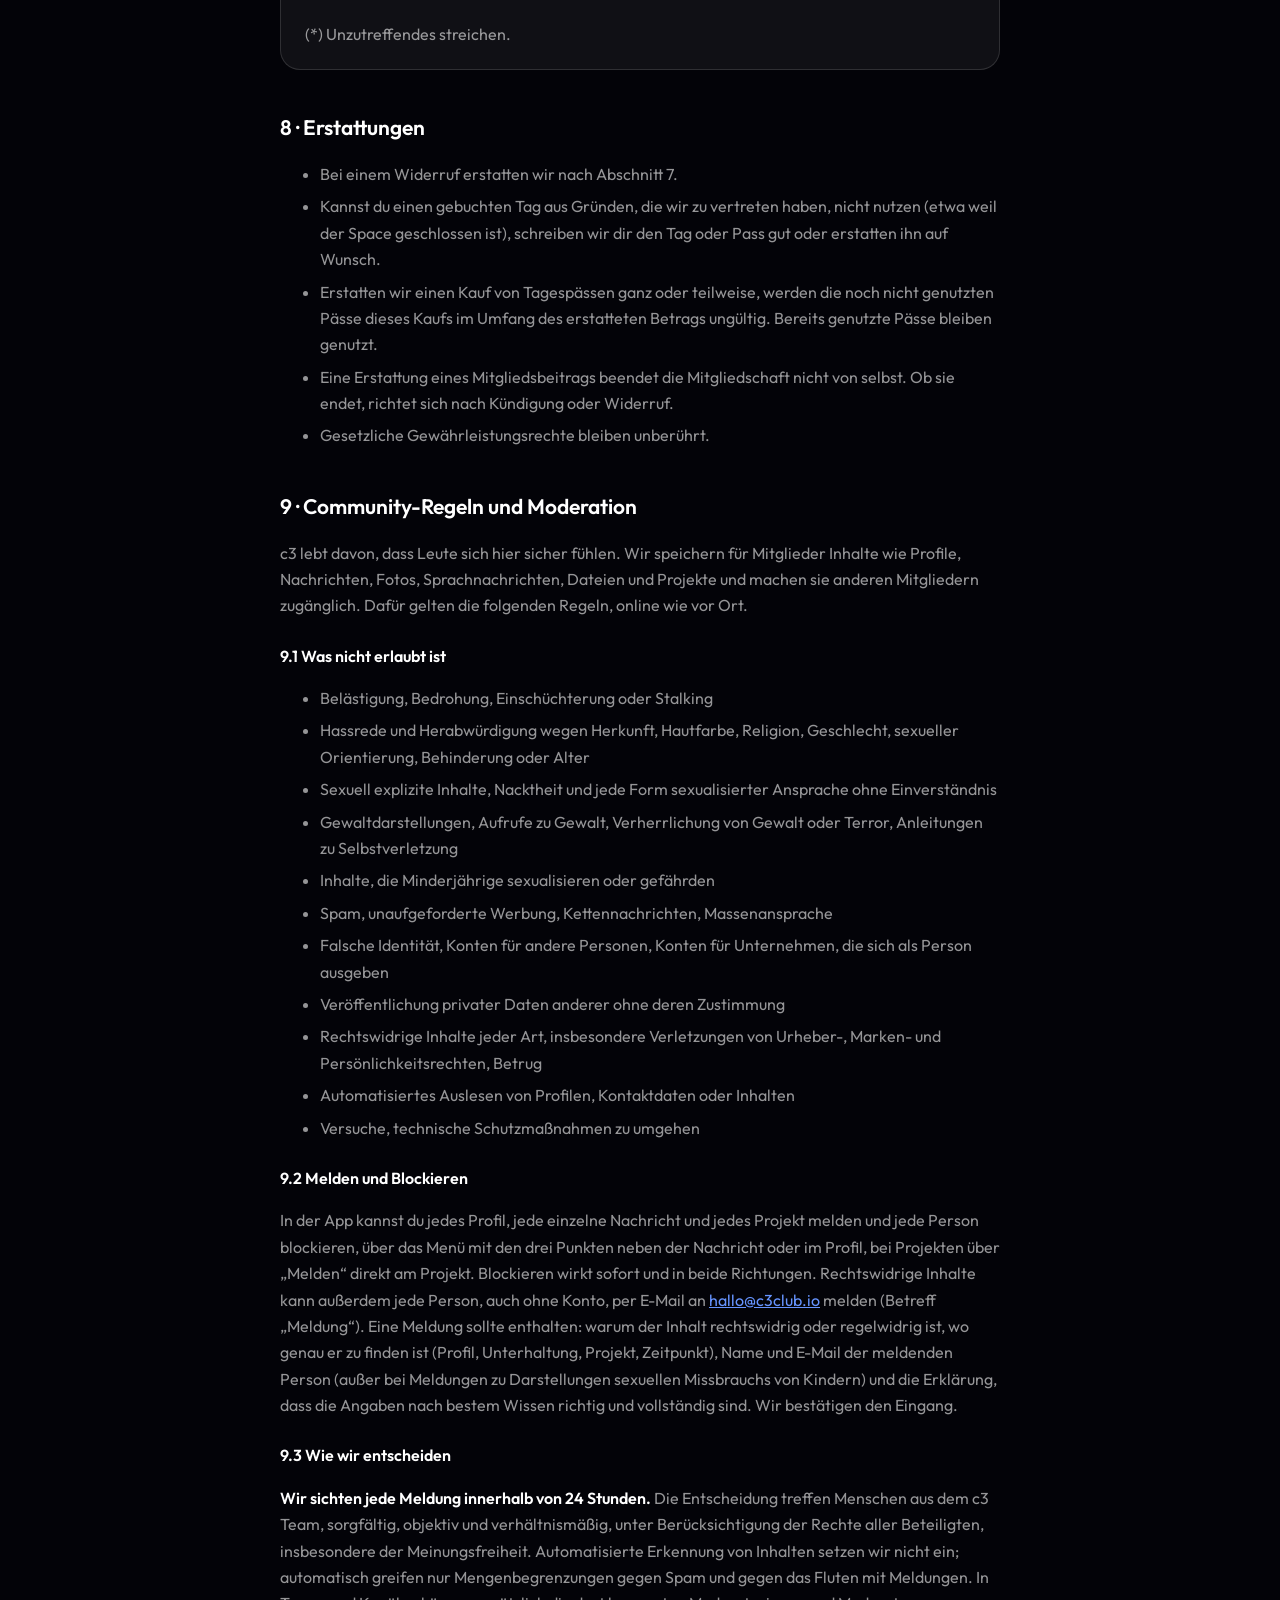
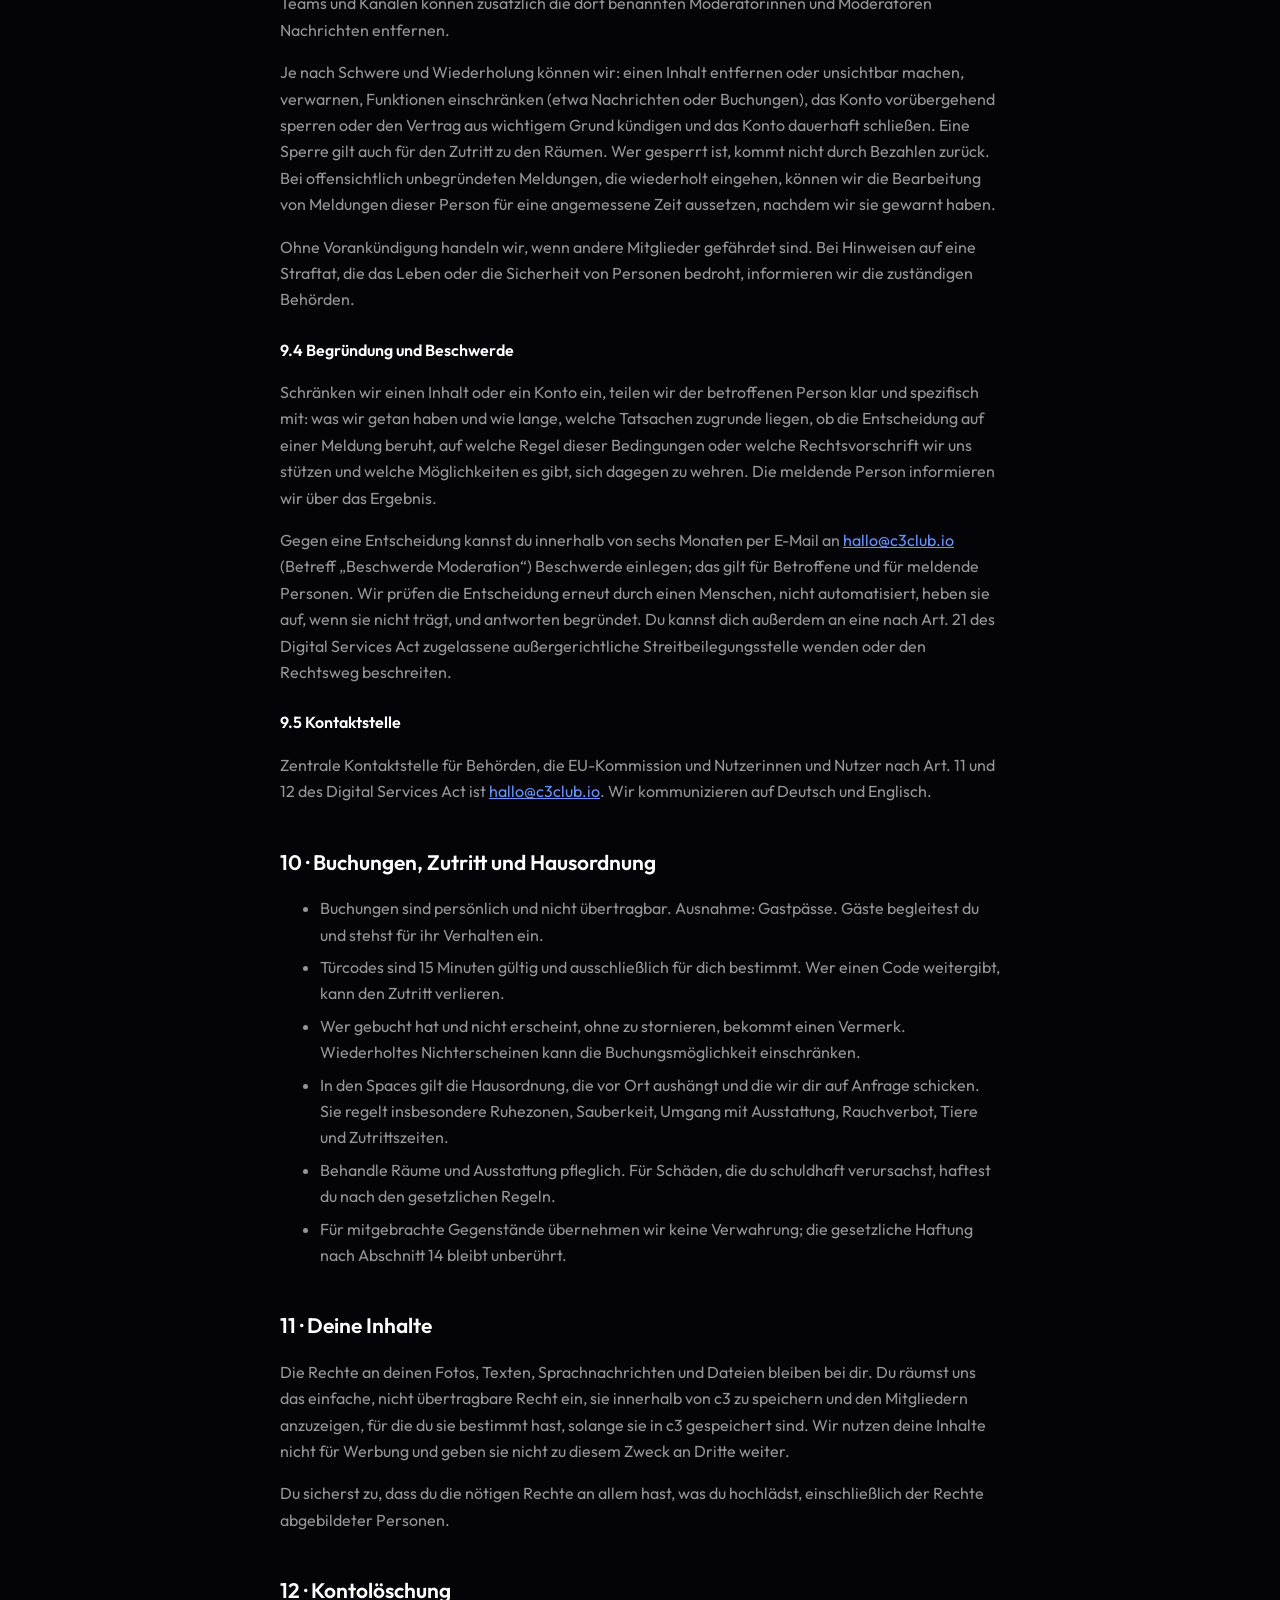
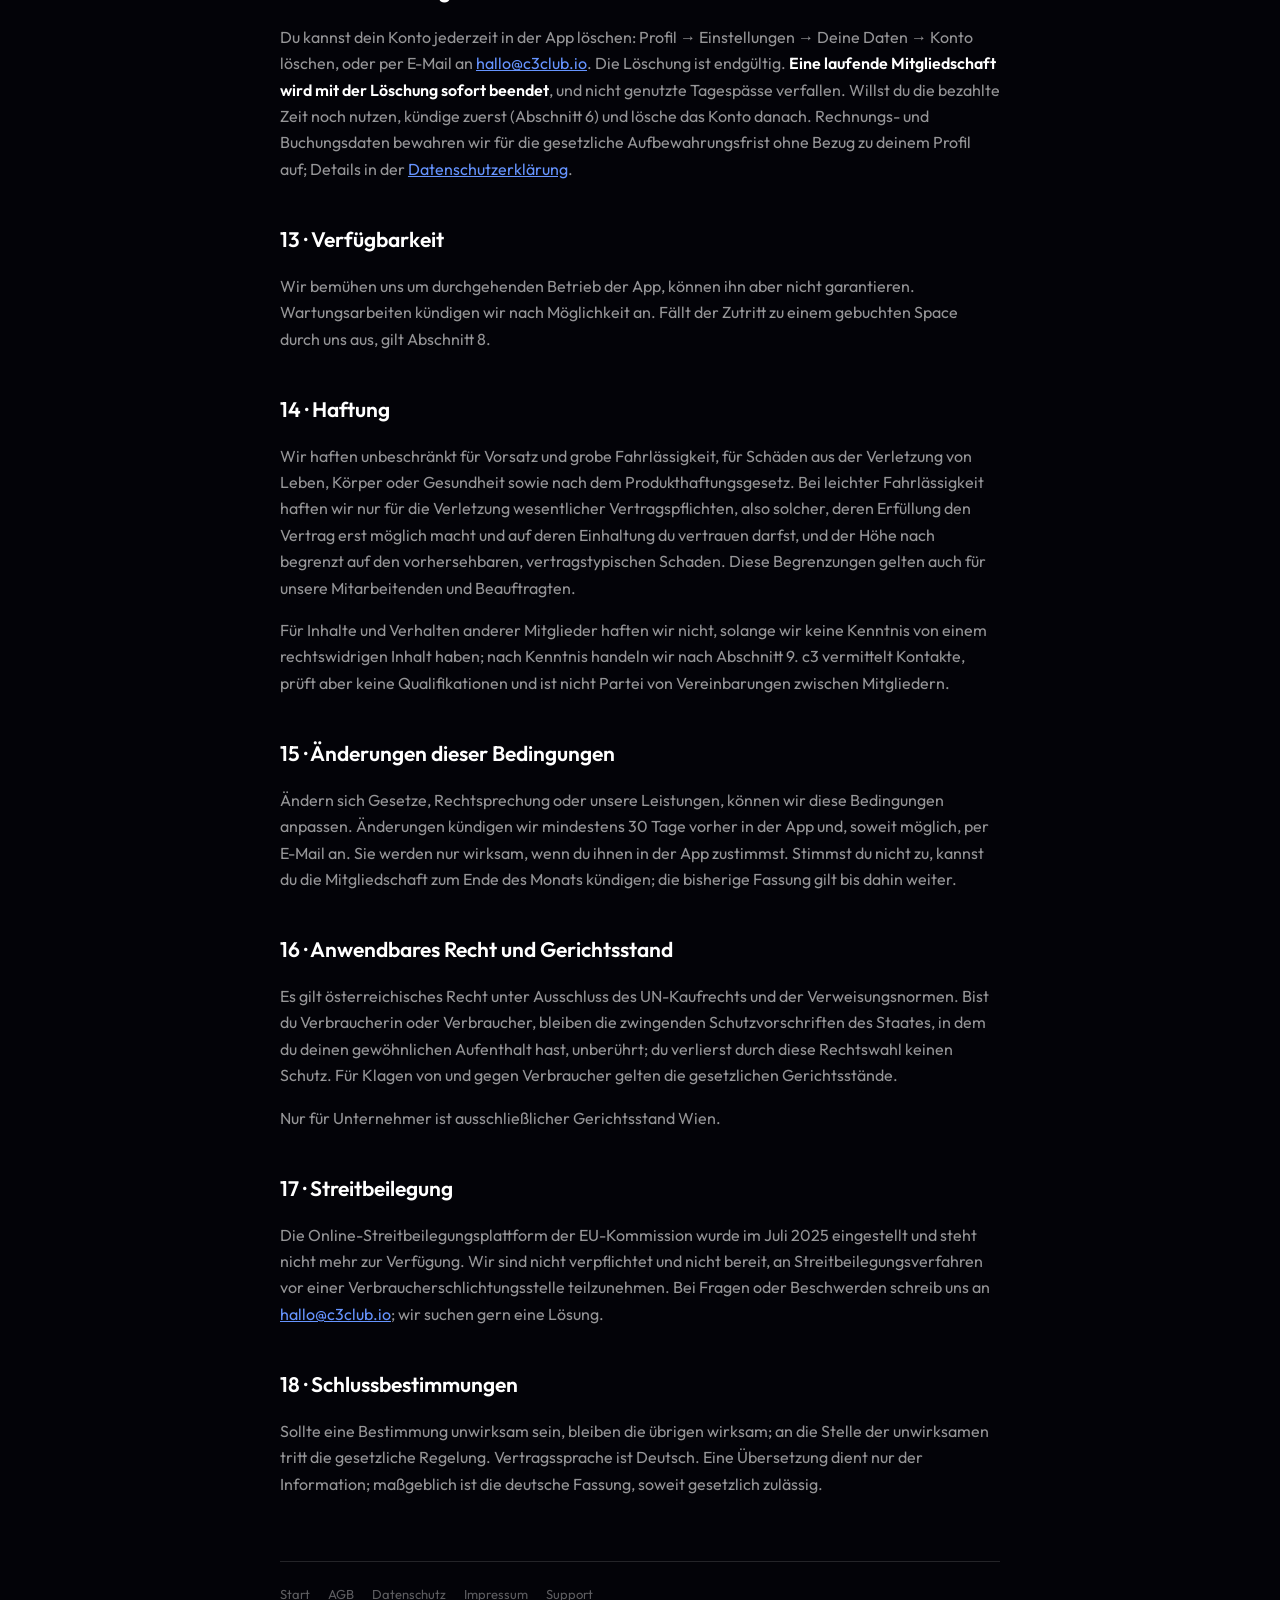
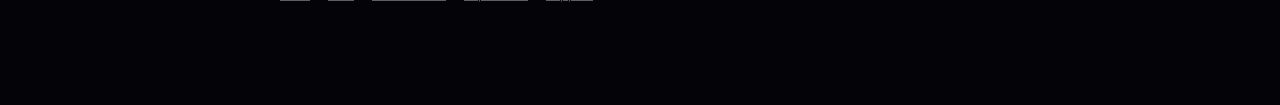
==== commit 0c2002b6: "c3 for Business, keine Personal Brands: Stand ce63d87 Co-Authored-By: Claude Opus 5.5 <noreply@anthr" ====
--- a/agb/index.html
+++ b/agb/index.html
@@ -132,7 +132,7 @@
 
 <h3>3.7 Projekte</h3>
 <p>
-  Projekte (Ausschreibungen) legen geprüfte Unternehmen und Personal Brands an
+  Projekte (Ausschreibungen) legen geprüfte Unternehmen an
   (Abschnitt 3.8), Mitglieder bewerben sich darauf. Früher angelegte Projekte von
   Mitgliedern bleiben bestehen und lassen sich weiter verwalten. Jedes neue oder
   geänderte Projekt prüft das c3 Team, bevor es für Mitglieder
@@ -149,11 +149,11 @@
   kostenlos.
 </p>
 
-<h3>3.8 Konten für Unternehmen und Personal Brands</h3>
-<p>
-  Unternehmen und Personal Brands können unter c3club.app/partner ein
+<h3>3.8 Konten für Unternehmen (c3 for Business)</h3>
+<p>
+  Unternehmen können unter business.c3club.app (c3 for Business) ein
   kostenloses Anbieter-Konto anlegen und dort bezahlte Projekte einreichen. Wer
-  das Konto anlegt, muss berechtigt sein, für das Unternehmen oder die Marke zu
+  das Konto anlegt, muss berechtigt sein, für das Unternehmen zu
   handeln, und richtige Angaben machen. Das c3 Team prüft einmal die Angaben des
   Anbieters und jedes Projekt, bevor es für Mitglieder sichtbar wird; eine
   KI bereitet diese Prüfung vor, die Entscheidung trifft das Team. Projekte müssen ein konkretes Budget nennen, einen
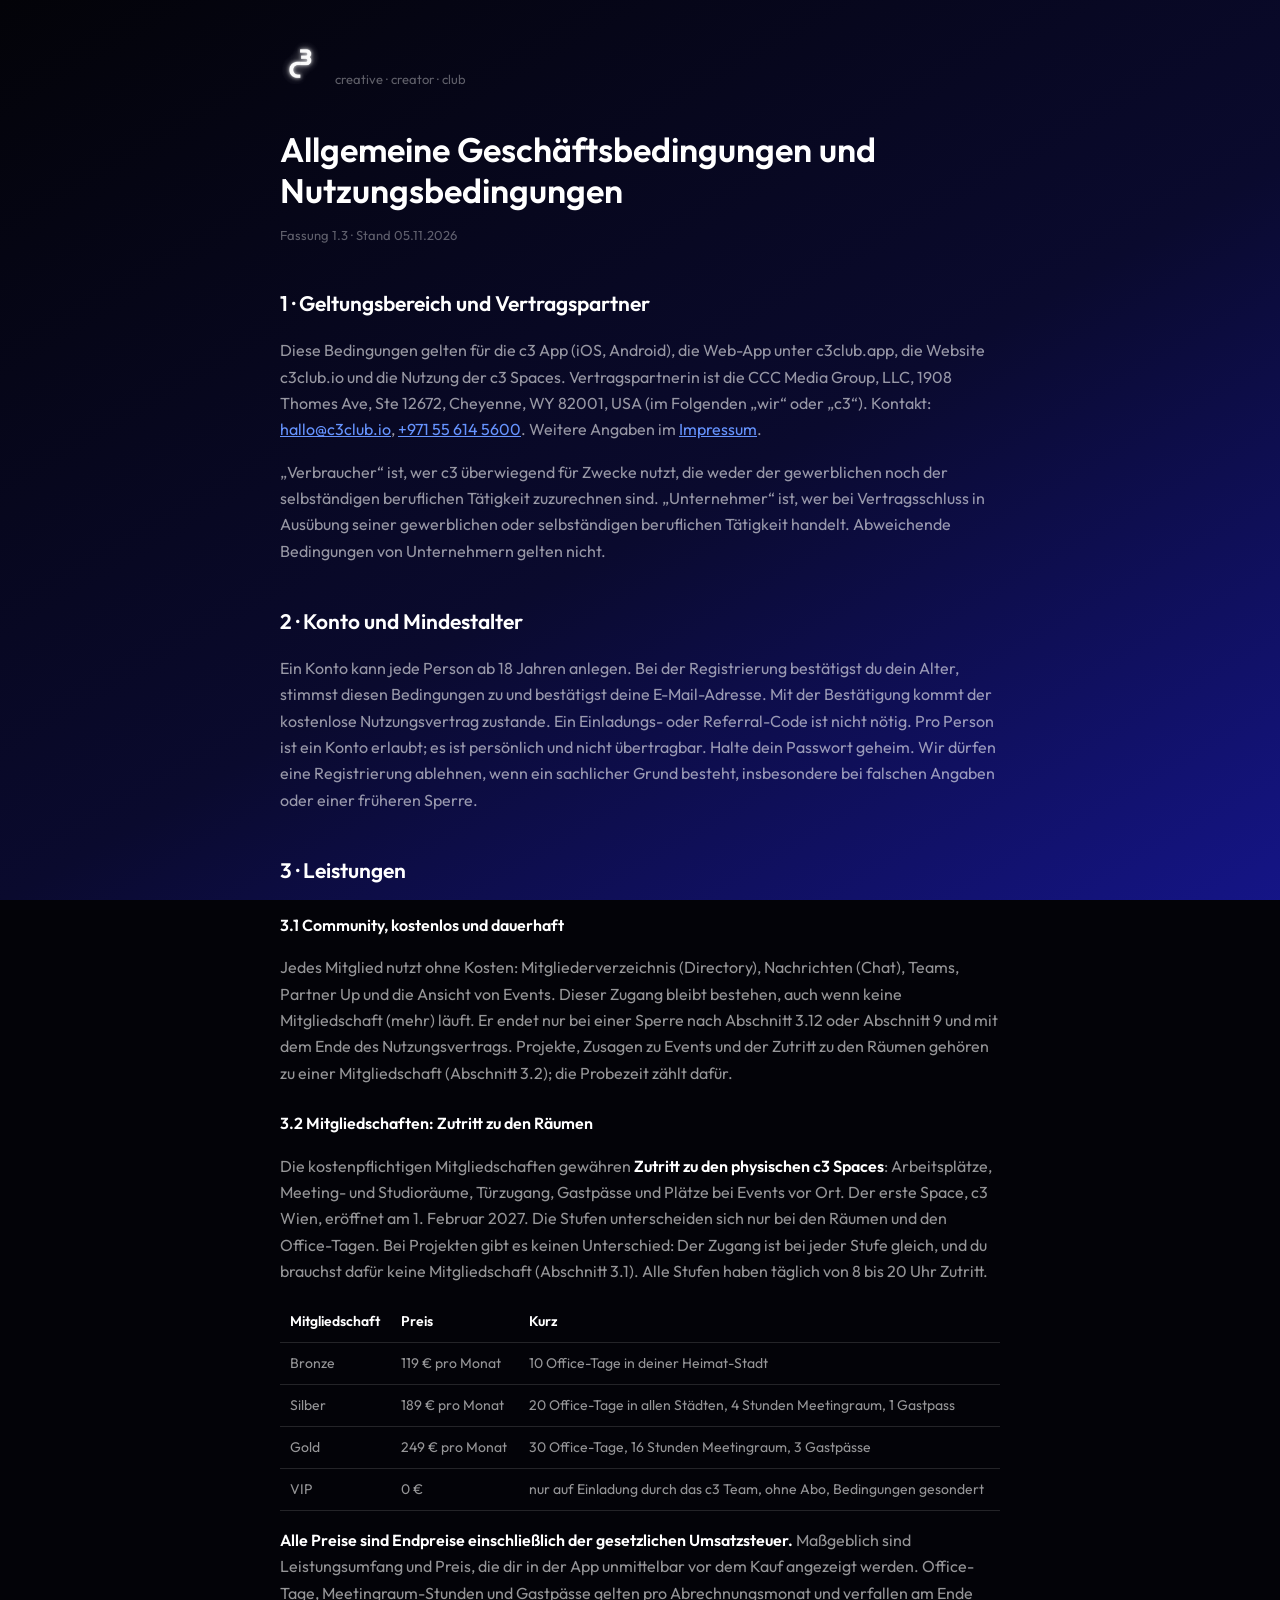
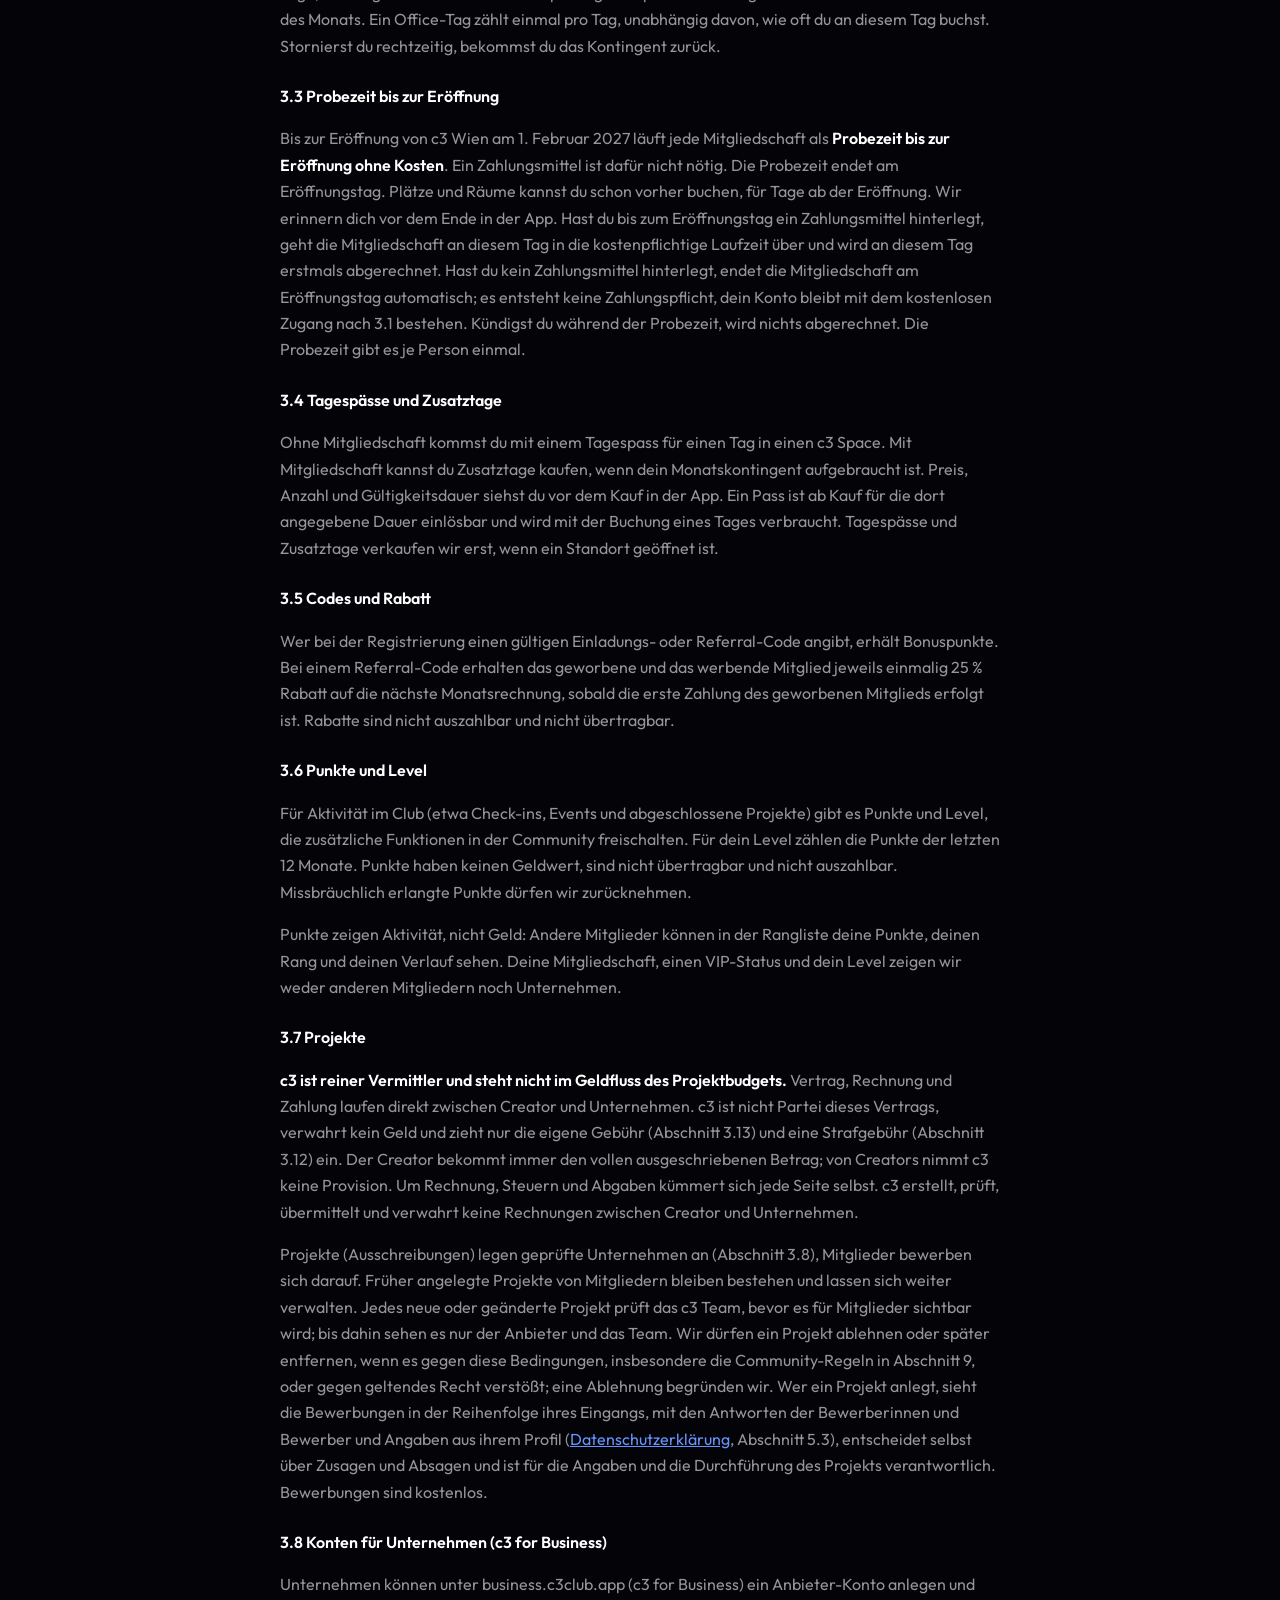
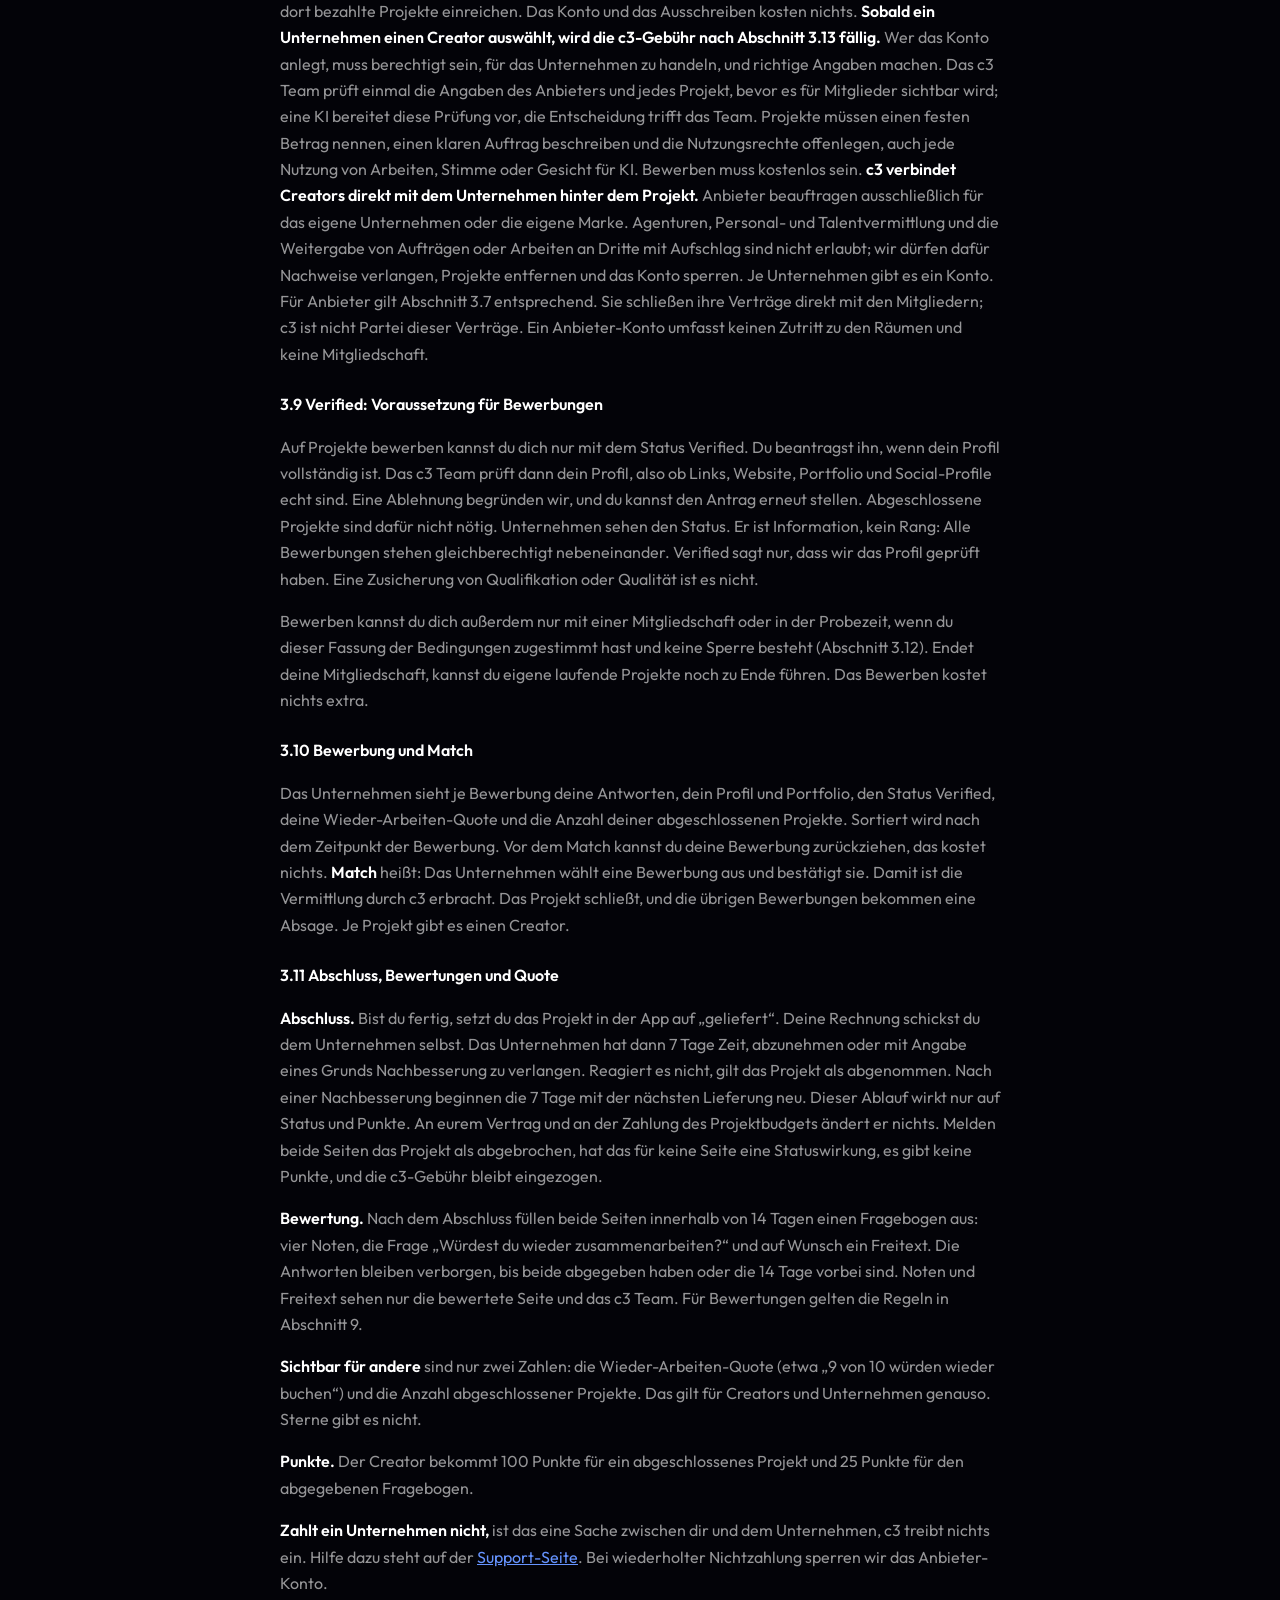
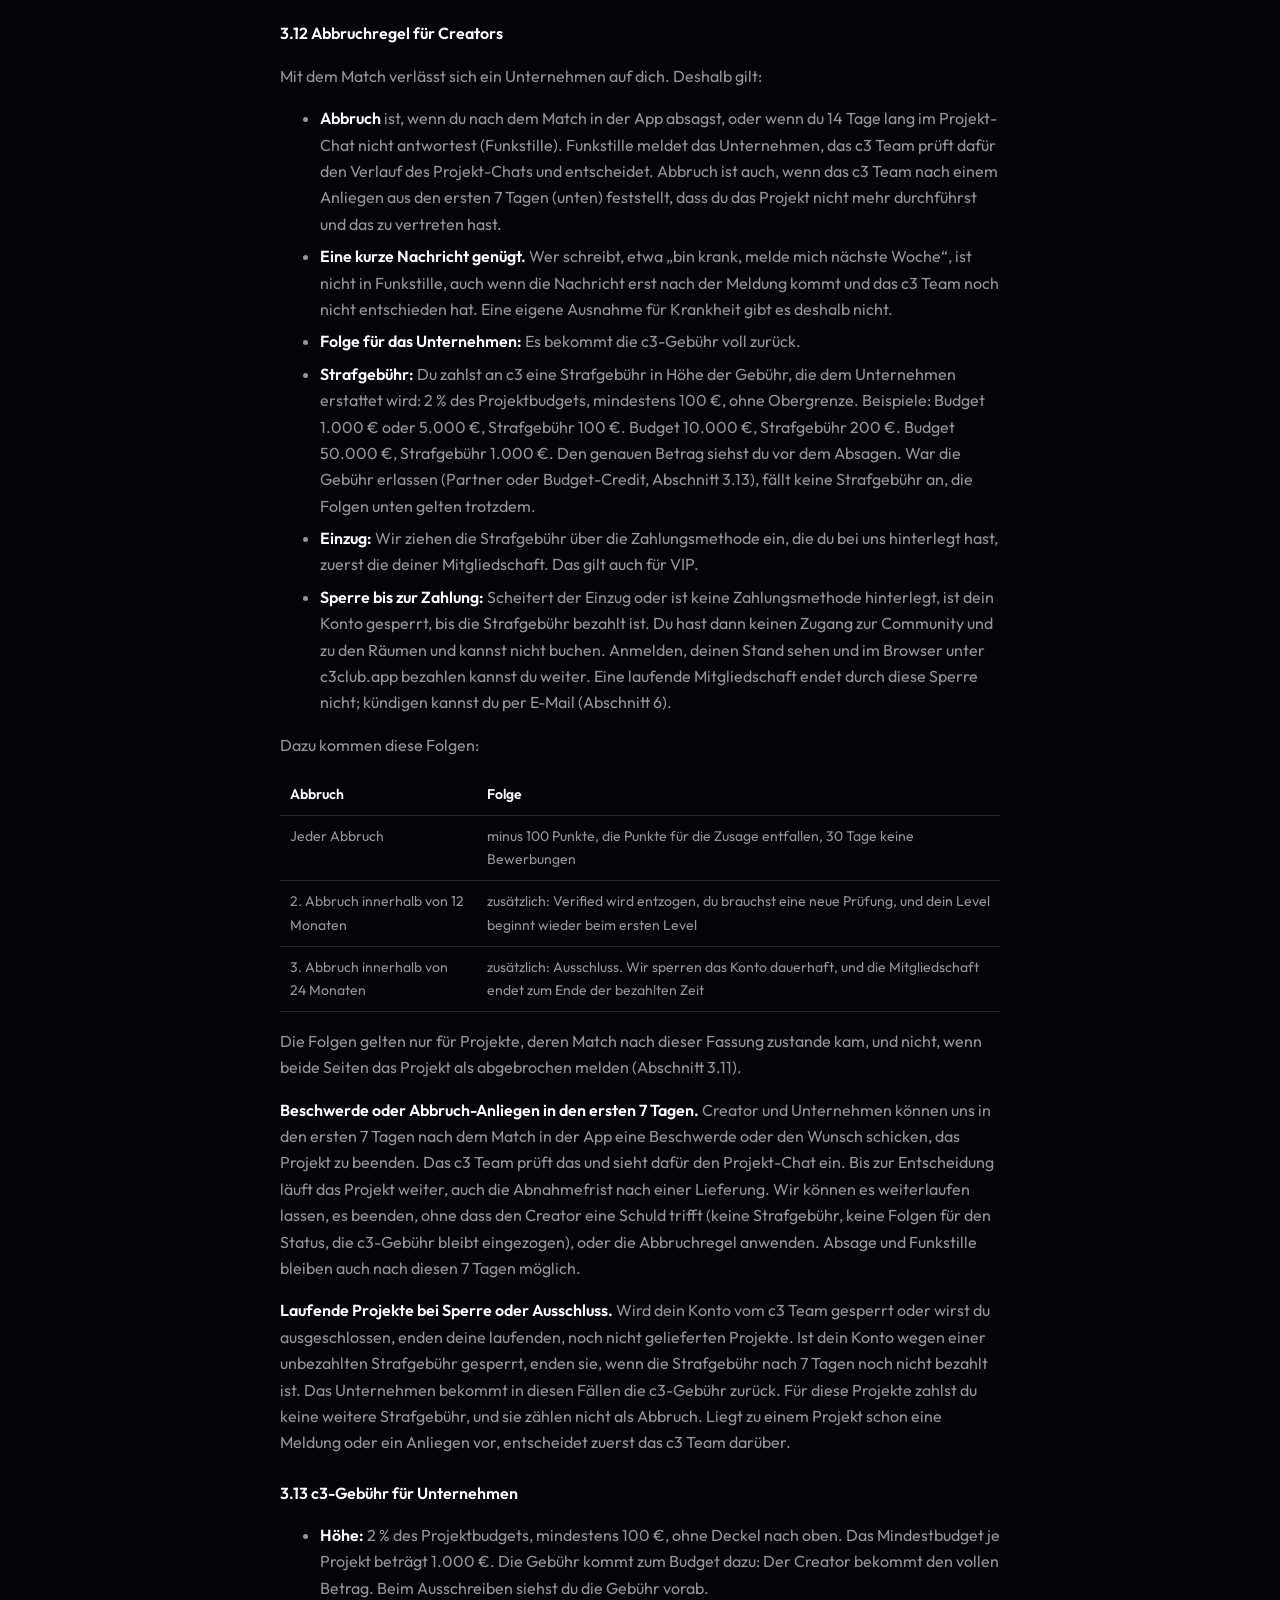
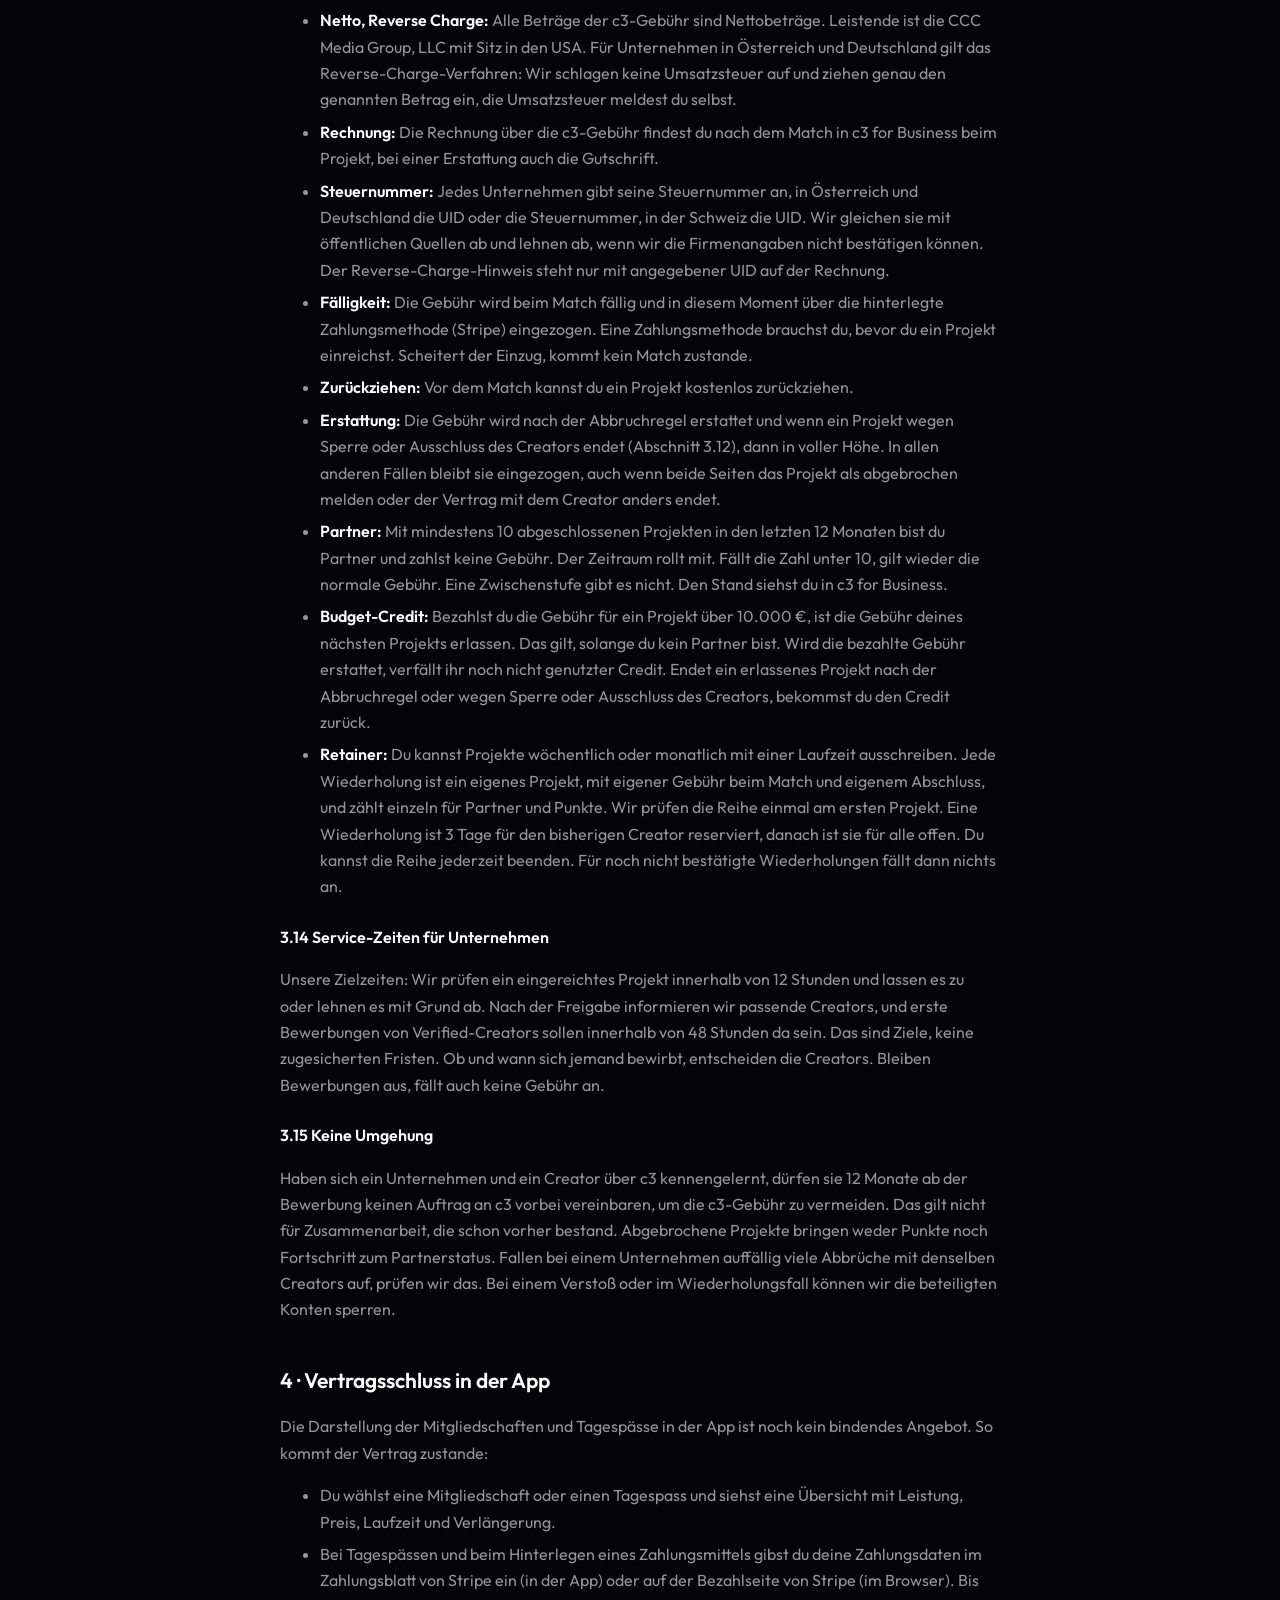
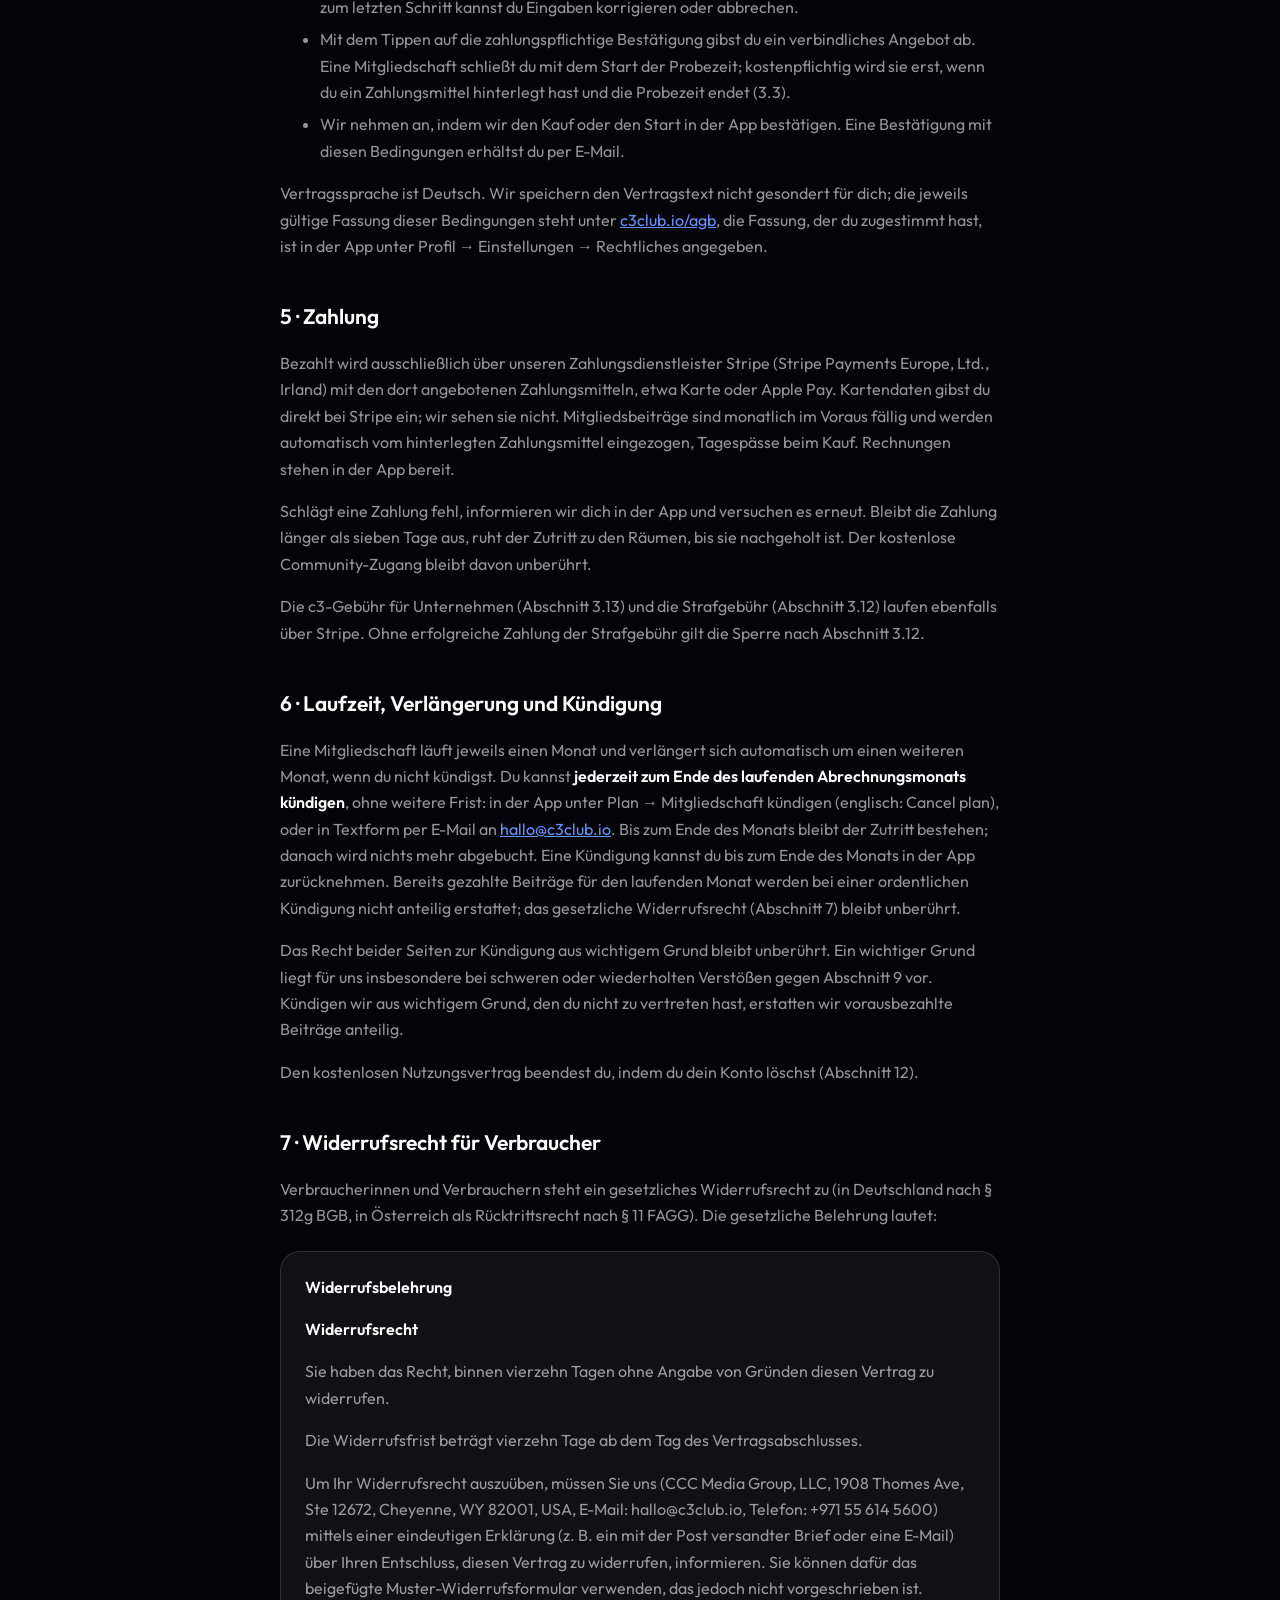
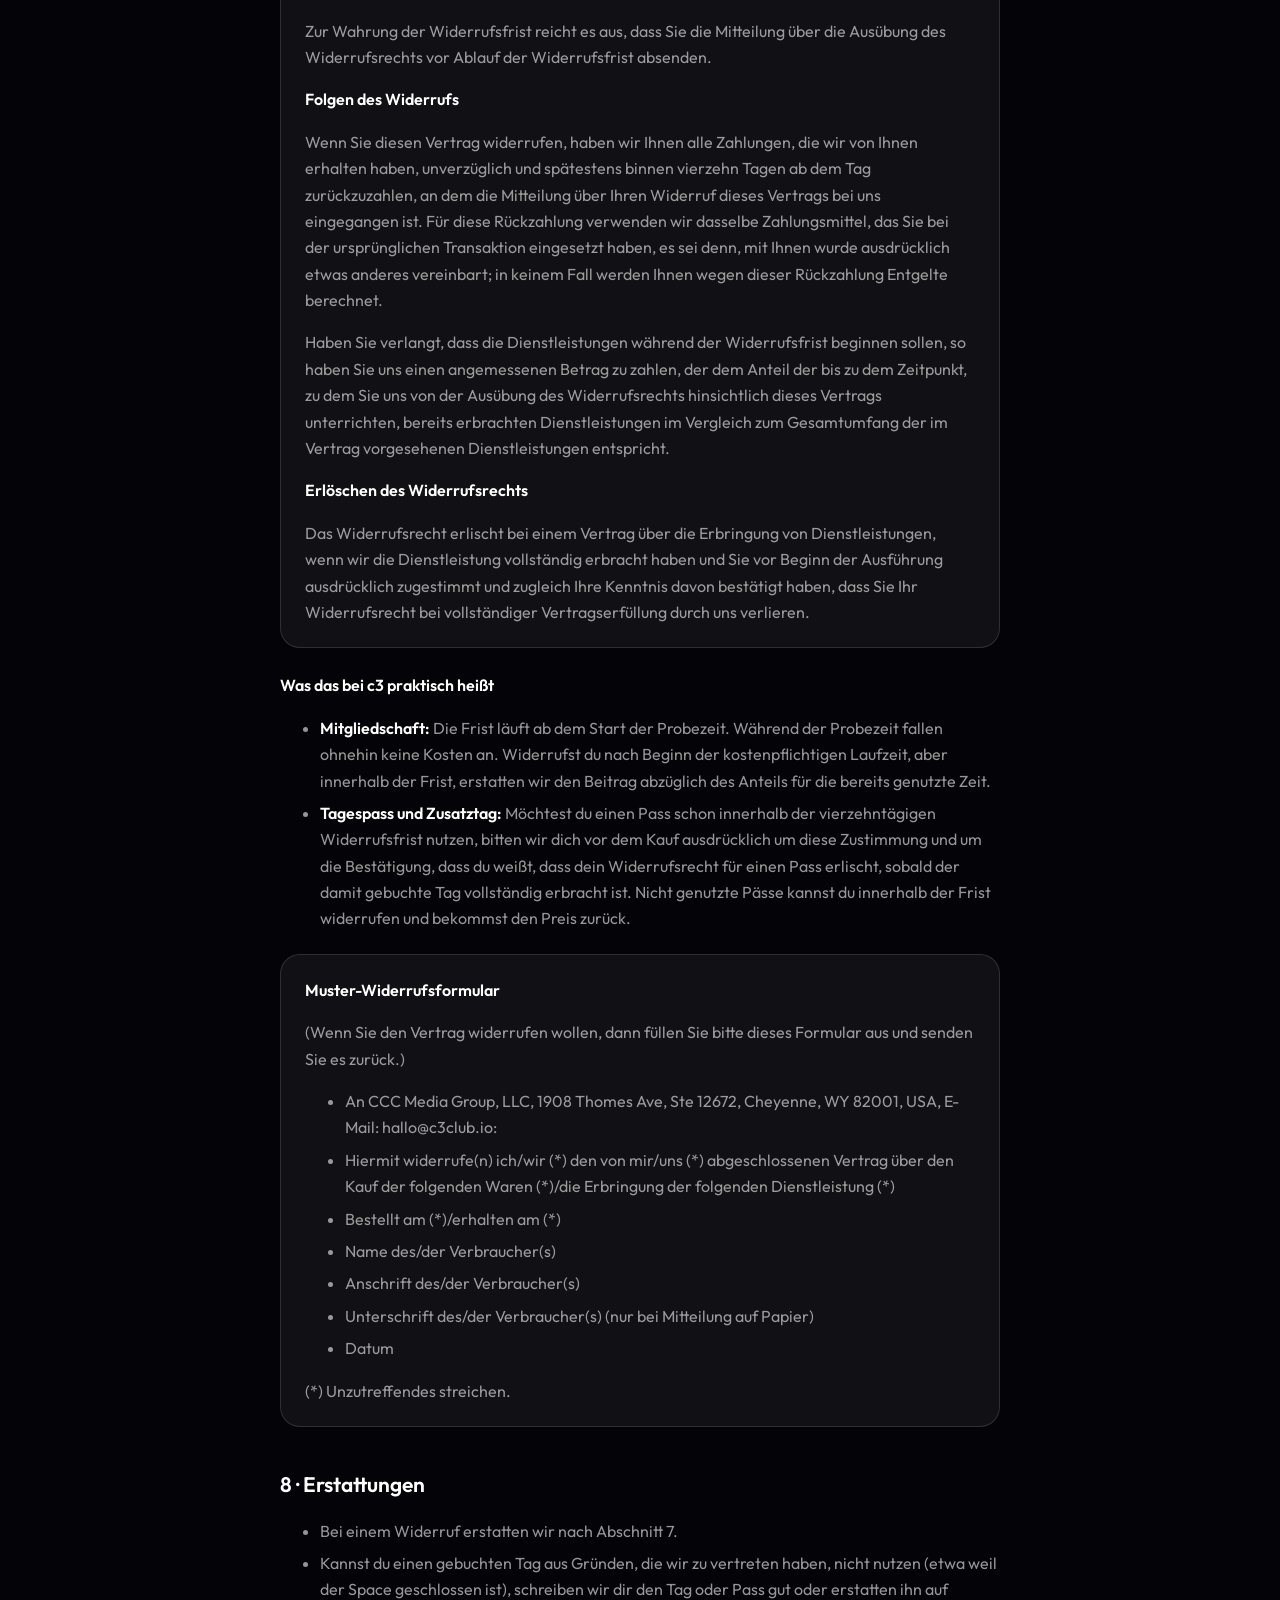
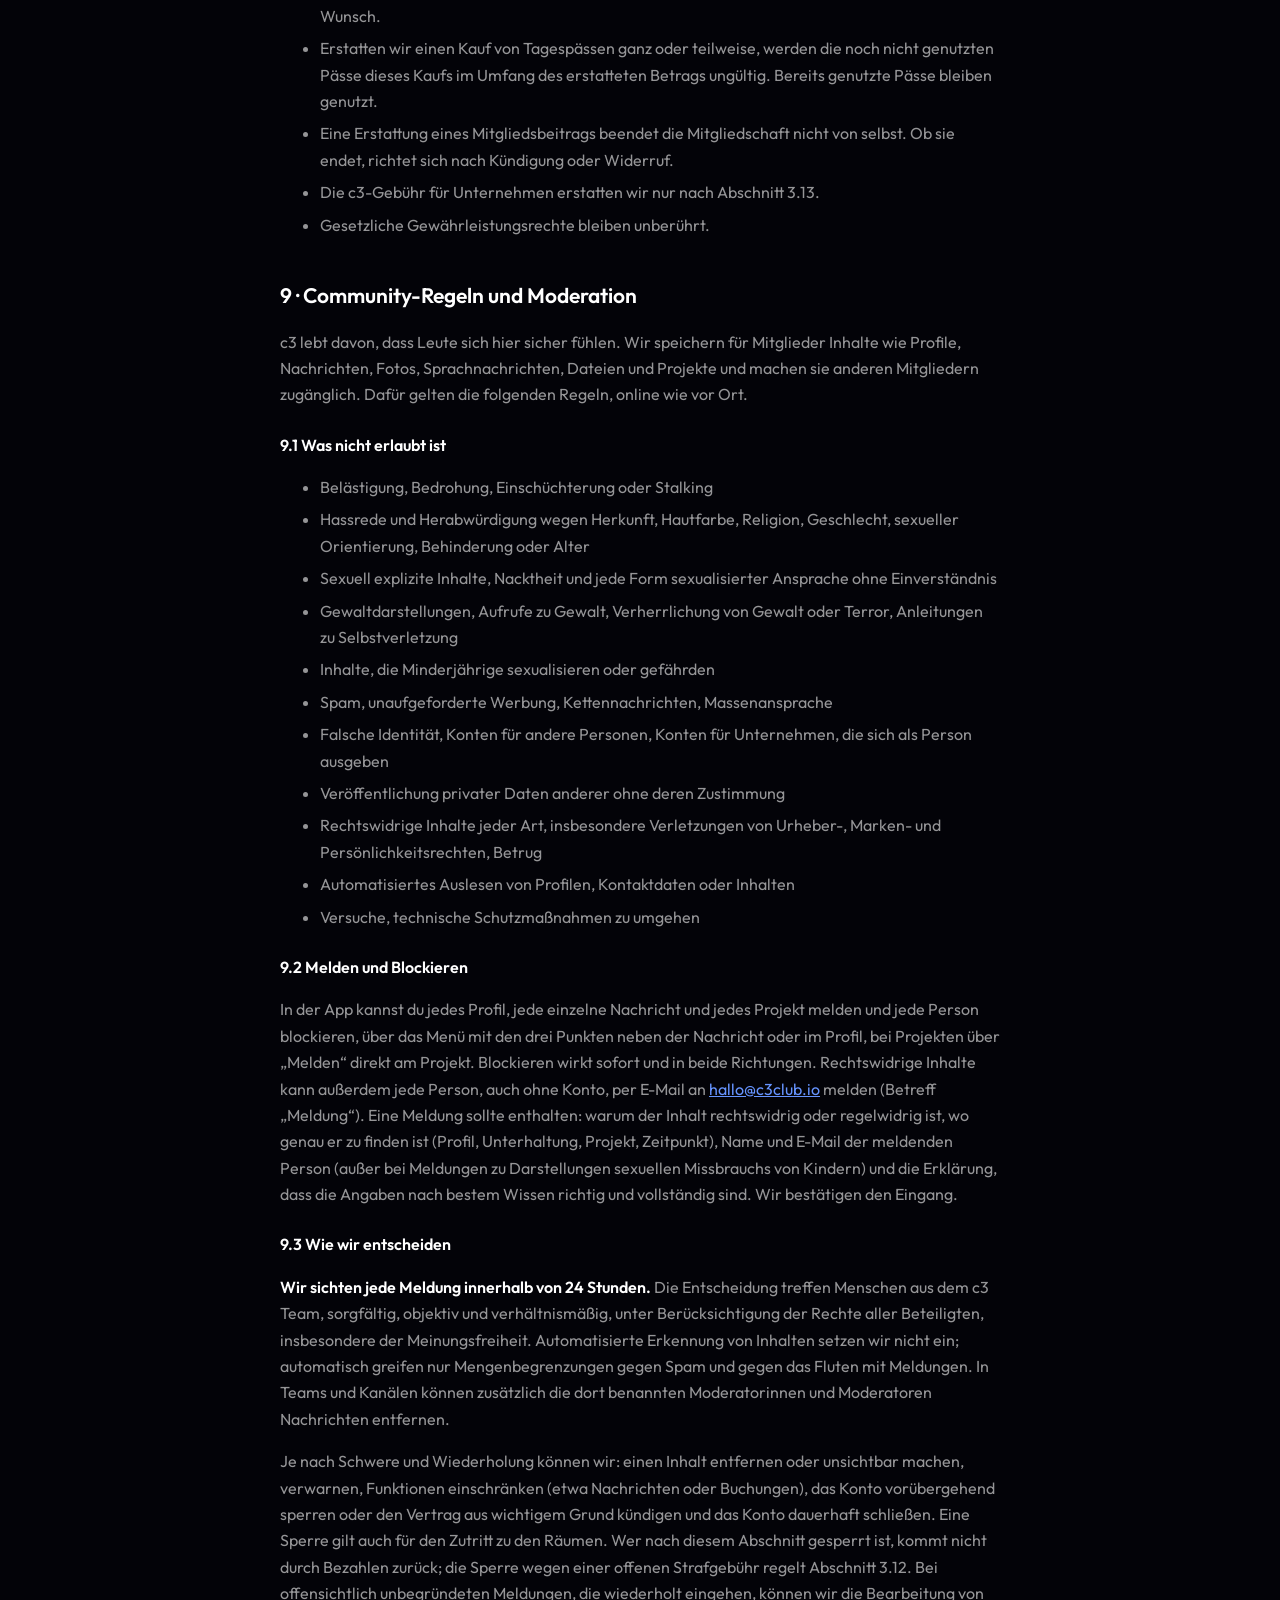
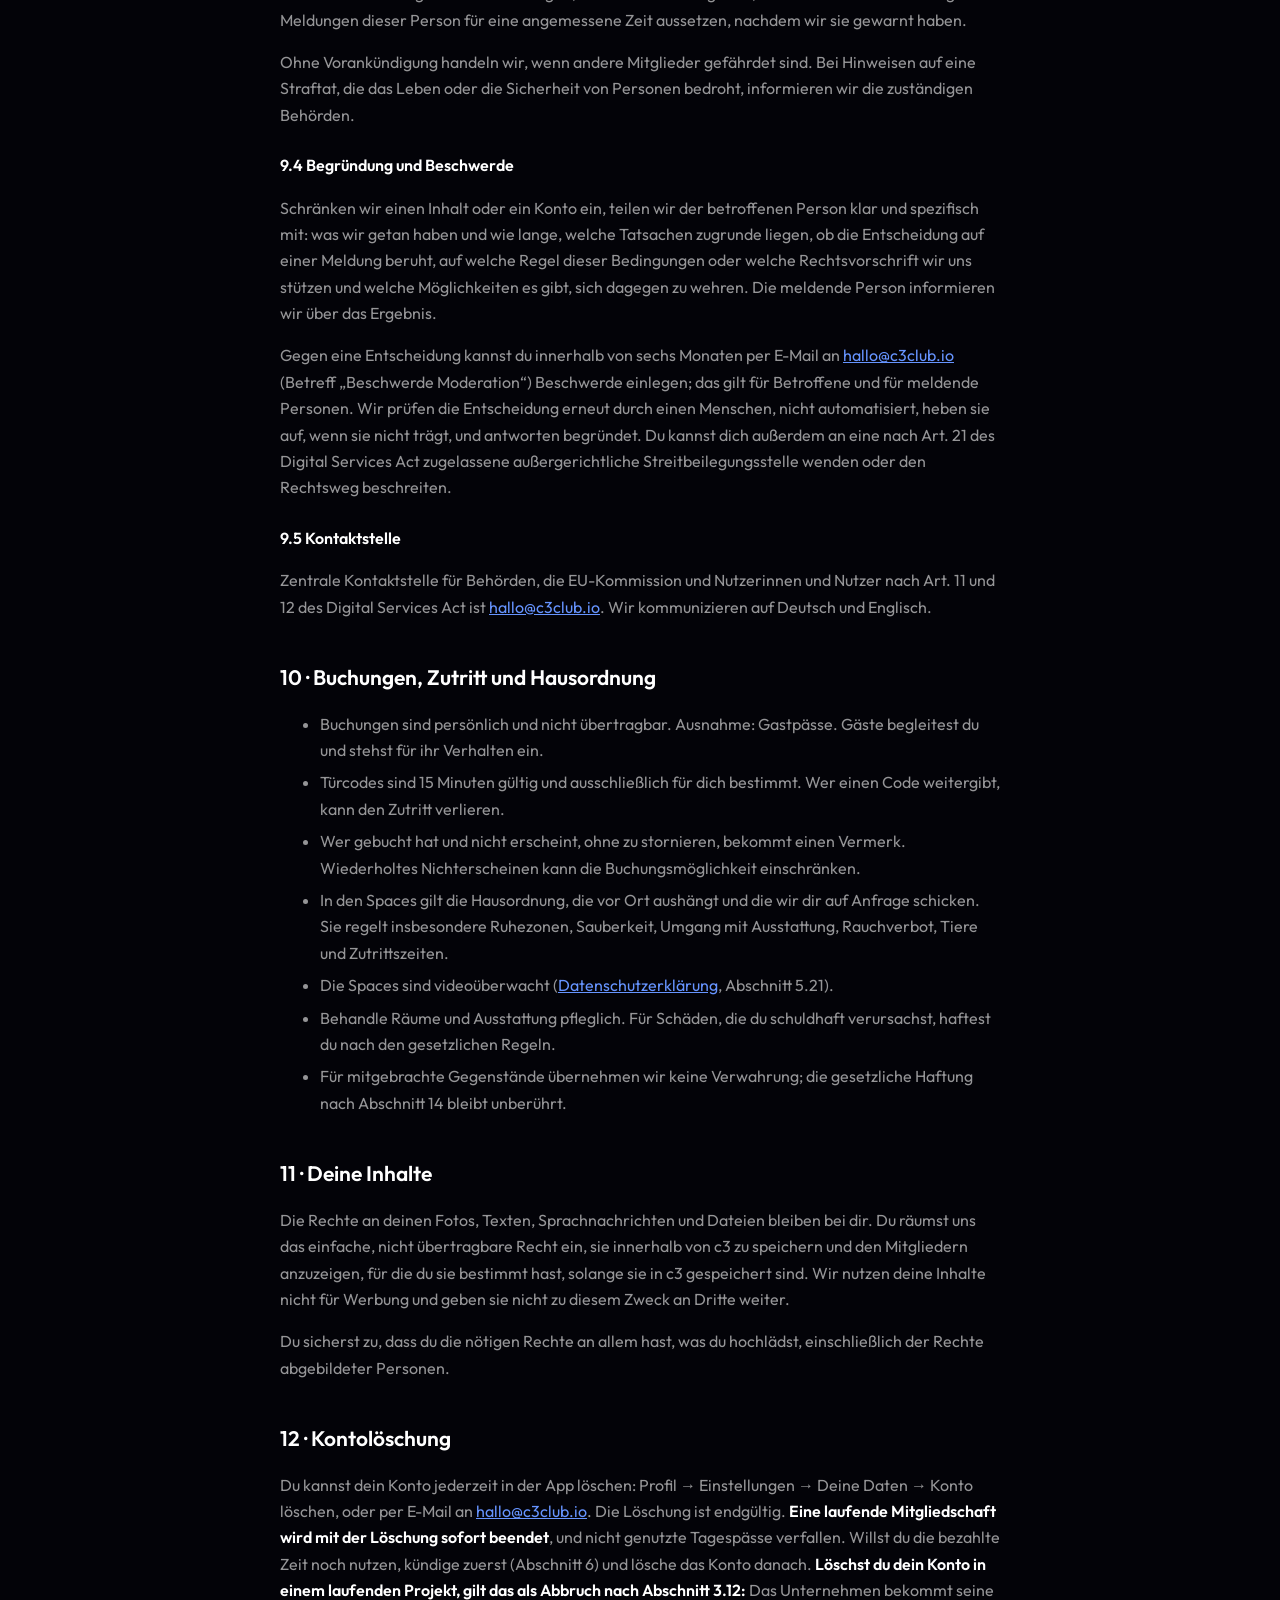
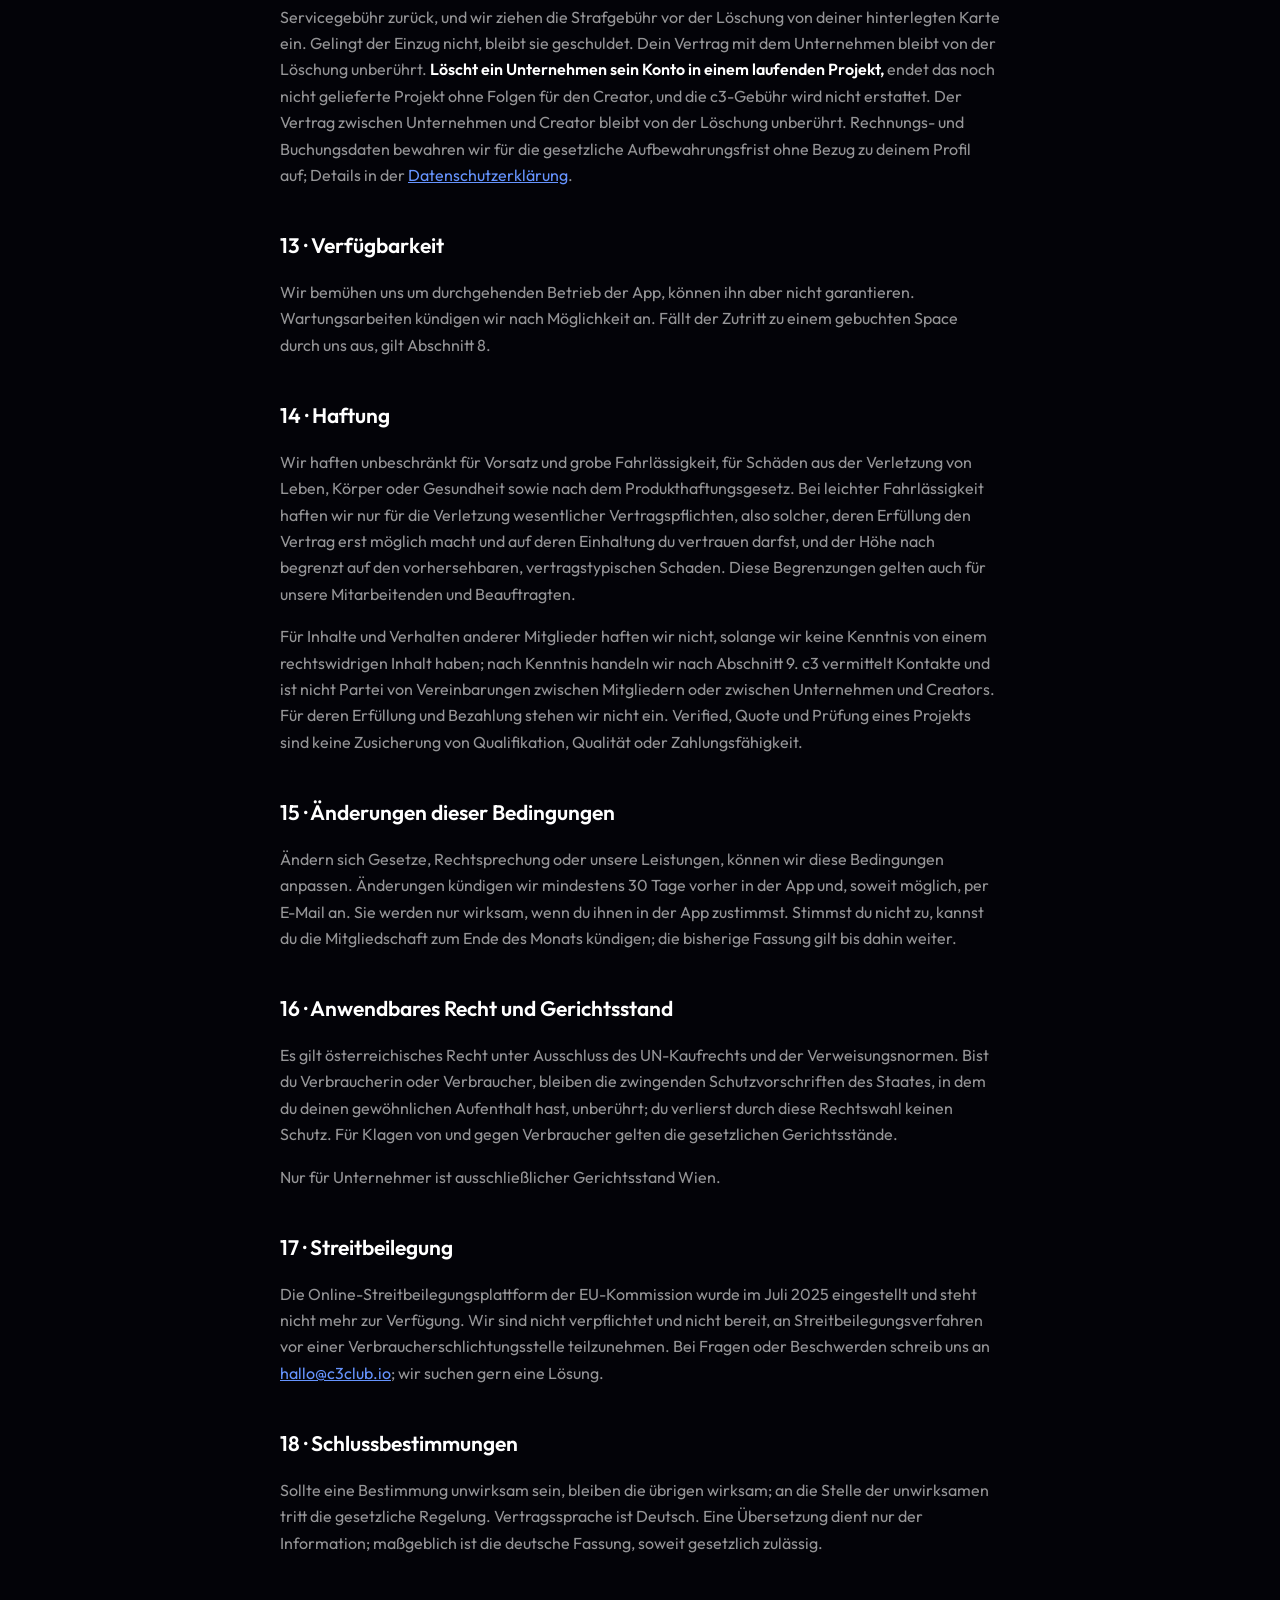
==== commit 6e49a5c7: "Stand 7f6b235 Co-Authored-By: Claude Opus 5.5 <noreply@anthropic.com>" ====
--- a/agb/index.html
+++ b/agb/index.html
@@ -17,9 +17,7 @@
 </header>
 
 <h1>Allgemeine Geschäftsbedingungen und Nutzungsbedingungen</h1>
-<p class="stand">Fassung 1.2 · Stand 04.11.2026</p>
-
-<!-- [TODO Owner: rechtliche Pruefung der Fassung 1.2 steht noch aus] -->
+<p class="stand">Fassung 1.3 · Stand 05.11.2026</p>
 
 <h2>1 · Geltungsbereich und Vertragspartner</h2>
 <p>
@@ -56,10 +54,11 @@
 <h3>3.1 Community, kostenlos und dauerhaft</h3>
 <p>
   Jedes Mitglied nutzt ohne Kosten: Mitgliederverzeichnis (Directory),
-  Nachrichten (Chat), Teams, Partner Up, Ansicht von Events und
-  Ausschreibungen (in der App: Projekte, englisch Projects) sowie
-  Bewerbungen auf Projekte. Bewerbungen sind kostenlos. Dieser Zugang bleibt
-  bestehen, auch wenn keine Mitgliedschaft (mehr) läuft.
+  Nachrichten (Chat), Teams, Partner Up und die Ansicht von Events. Dieser Zugang
+  bleibt bestehen, auch wenn keine Mitgliedschaft (mehr) läuft. Er endet nur bei
+  einer Sperre nach Abschnitt 3.12 oder Abschnitt 9 und mit dem Ende des
+  Nutzungsvertrags. Projekte, Zusagen zu Events und der Zutritt zu den Räumen
+  gehören zu einer Mitgliedschaft (Abschnitt 3.2); die Probezeit zählt dafür.
 </p>
 
 <h3>3.2 Mitgliedschaften: Zutritt zu den Räumen</h3>
@@ -67,14 +66,18 @@
   Die kostenpflichtigen Mitgliedschaften gewähren <strong>Zutritt zu den
   physischen c3 Spaces</strong>: Arbeitsplätze, Meeting- und Studioräume,
   Türzugang, Gastpässe und Plätze bei Events vor Ort. Der erste Space,
-  c3 Wien, eröffnet am 1. Februar 2027.
+  c3 Wien, eröffnet am 1. Februar 2027. Die Stufen unterscheiden sich nur bei
+  den Räumen und den Office-Tagen. Bei Projekten gibt es keinen Unterschied:
+  Der Zugang ist bei jeder Stufe gleich, und du brauchst dafür keine
+  Mitgliedschaft (Abschnitt 3.1). Alle Stufen haben täglich von 8 bis 20 Uhr
+  Zutritt.
 </p>
 <table>
   <tr><th>Mitgliedschaft</th><th>Preis</th><th>Kurz</th></tr>
-  <tr><td>Bronze</td><td>119 € pro Monat</td><td>10 Office-Tage in deiner Heimat-Stadt, Zutritt 8 bis 20 Uhr</td></tr>
+  <tr><td>Bronze</td><td>119 € pro Monat</td><td>10 Office-Tage in deiner Heimat-Stadt</td></tr>
   <tr><td>Silber</td><td>189 € pro Monat</td><td>20 Office-Tage in allen Städten, 4 Stunden Meetingraum, 1 Gastpass</td></tr>
-  <tr><td>Gold</td><td>249 € pro Monat</td><td>30 Office-Tage, Zutritt 8 bis 20 Uhr, 16 Stunden Meetingraum, 3 Gastpässe, Event-Zusage 48 Stunden früher</td></tr>
-  <tr><td>VIP</td><td>auf Anfrage</td><td>nur auf Einladung, Bedingungen gesondert</td></tr>
+  <tr><td>Gold</td><td>249 € pro Monat</td><td>30 Office-Tage, 16 Stunden Meetingraum, 3 Gastpässe</td></tr>
+  <tr><td>VIP</td><td>0 €</td><td>nur auf Einladung durch das c3 Team, ohne Abo, Bedingungen gesondert</td></tr>
 </table>
 <p>
   <strong>Alle Preise sind Endpreise einschließlich der gesetzlichen
@@ -124,13 +127,30 @@
 
 <h3>3.6 Punkte und Level</h3>
 <p>
-  Für Aktivität im Club (etwa Check-ins und Events) gibt es Punkte und
-  Level, die zusätzliche Funktionen in der Community freischalten. Punkte
+  Für Aktivität im Club (etwa Check-ins, Events und abgeschlossene Projekte)
+  gibt es Punkte und Level, die zusätzliche Funktionen in der Community
+  freischalten. Für dein Level zählen die Punkte der letzten 12 Monate. Punkte
   haben keinen Geldwert, sind nicht übertragbar und nicht auszahlbar.
   Missbräuchlich erlangte Punkte dürfen wir zurücknehmen.
 </p>
+<p>
+  Punkte zeigen Aktivität, nicht Geld: Andere Mitglieder können in der Rangliste
+  deine Punkte, deinen Rang und deinen Verlauf sehen. Deine Mitgliedschaft, einen
+  VIP-Status und dein Level zeigen wir weder anderen Mitgliedern noch
+  Unternehmen.
+</p>
 
 <h3>3.7 Projekte</h3>
+<p>
+  <strong>c3 ist reiner Vermittler und steht nicht im Geldfluss des
+  Projektbudgets.</strong> Vertrag, Rechnung und Zahlung laufen direkt zwischen
+  Creator und Unternehmen. c3 ist nicht Partei dieses Vertrags, verwahrt kein Geld
+  und zieht nur die eigene Gebühr (Abschnitt 3.13) und eine Strafgebühr
+  (Abschnitt 3.12) ein. Der Creator bekommt immer den vollen ausgeschriebenen
+  Betrag; von Creators nimmt c3 keine Provision. Um Rechnung, Steuern und Abgaben
+  kümmert sich jede Seite selbst. c3 erstellt, prüft, übermittelt und verwahrt keine
+  Rechnungen zwischen Creator und Unternehmen.
+</p>
 <p>
   Projekte (Ausschreibungen) legen geprüfte Unternehmen an
   (Abschnitt 3.8), Mitglieder bewerben sich darauf. Früher angelegte Projekte von
@@ -140,23 +160,23 @@
   Projekt ablehnen oder später entfernen, wenn es gegen diese Bedingungen,
   insbesondere die Community-Regeln in Abschnitt 9, oder gegen geltendes
   Recht verstößt; eine Ablehnung begründen wir. Wer ein Projekt anlegt,
-  sieht die Bewerbungen darauf mit den Antworten der Bewerberinnen und
-  Bewerber, Angaben aus ihrem Profil und ihrer ungefähren Antwortzeit im
-  Chat (<a href="/datenschutz">Datenschutzerklärung</a>, Abschnitt 5.3),
+  sieht die Bewerbungen in der Reihenfolge ihres Eingangs, mit den Antworten
+  der Bewerberinnen und Bewerber und Angaben aus ihrem Profil
+  (<a href="/datenschutz">Datenschutzerklärung</a>, Abschnitt 5.3),
   entscheidet selbst über Zusagen und Absagen und ist für die Angaben und die
-  Durchführung des Projekts verantwortlich. c3 ist nicht Partei von
-  Vereinbarungen zwischen Anbietern und Mitgliedern (Abschnitt 14). Bewerbungen sind
-  kostenlos.
+  Durchführung des Projekts verantwortlich. Bewerbungen sind kostenlos.
 </p>
 
 <h3>3.8 Konten für Unternehmen (c3 for Business)</h3>
 <p>
   Unternehmen können unter business.c3club.app (c3 for Business) ein
-  kostenloses Anbieter-Konto anlegen und dort bezahlte Projekte einreichen. Wer
+  Anbieter-Konto anlegen und dort bezahlte Projekte einreichen. Das Konto und das
+  Ausschreiben kosten nichts. <strong>Sobald ein Unternehmen einen Creator
+  auswählt, wird die c3-Gebühr nach Abschnitt 3.13 fällig.</strong> Wer
   das Konto anlegt, muss berechtigt sein, für das Unternehmen zu
   handeln, und richtige Angaben machen. Das c3 Team prüft einmal die Angaben des
   Anbieters und jedes Projekt, bevor es für Mitglieder sichtbar wird; eine
-  KI bereitet diese Prüfung vor, die Entscheidung trifft das Team. Projekte müssen ein konkretes Budget nennen, einen
+  KI bereitet diese Prüfung vor, die Entscheidung trifft das Team. Projekte müssen einen festen Betrag nennen, einen
   klaren Auftrag beschreiben und die Nutzungsrechte offenlegen, auch jede Nutzung
   von Arbeiten, Stimme oder Gesicht für KI. Bewerben muss kostenlos sein.
   <strong>c3 verbindet Creators direkt mit dem Unternehmen hinter dem Projekt.</strong>
@@ -167,6 +187,202 @@
   Für Anbieter gilt Abschnitt 3.7 entsprechend. Sie schließen ihre Verträge direkt
   mit den Mitgliedern; c3 ist nicht Partei dieser Verträge. Ein Anbieter-Konto
   umfasst keinen Zutritt zu den Räumen und keine Mitgliedschaft.
+</p>
+
+<h3 id="verified">3.9 Verified: Voraussetzung für Bewerbungen</h3>
+<p>
+  Auf Projekte bewerben kannst du dich nur mit dem Status Verified. Du beantragst
+  ihn, wenn dein Profil vollständig ist. Das c3 Team prüft dann dein Profil, also
+  ob Links, Website, Portfolio und Social-Profile echt sind. Eine Ablehnung
+  begründen wir, und du kannst den Antrag erneut stellen. Abgeschlossene Projekte
+  sind dafür nicht nötig. Unternehmen sehen den Status. Er ist Information, kein
+  Rang: Alle Bewerbungen stehen gleichberechtigt nebeneinander. Verified sagt
+  nur, dass wir das Profil geprüft haben. Eine Zusicherung von Qualifikation oder
+  Qualität ist es nicht.
+</p>
+<p>
+  Bewerben kannst du dich außerdem nur mit einer Mitgliedschaft oder in der Probezeit,
+  wenn du dieser Fassung der Bedingungen zugestimmt hast und keine Sperre besteht
+  (Abschnitt 3.12). Endet deine Mitgliedschaft, kannst du eigene laufende Projekte
+  noch zu Ende führen. Das Bewerben kostet nichts extra.
+</p>
+
+<h3>3.10 Bewerbung und Match</h3>
+<p>
+  Das Unternehmen sieht je Bewerbung deine Antworten, dein Profil und Portfolio,
+  den Status Verified, deine Wieder-Arbeiten-Quote und die Anzahl deiner
+  abgeschlossenen Projekte. Sortiert wird nach dem Zeitpunkt der Bewerbung.
+  Vor dem Match kannst du deine Bewerbung zurückziehen, das kostet nichts.
+  <strong>Match</strong> heißt: Das Unternehmen wählt eine Bewerbung aus und
+  bestätigt sie. Damit ist die Vermittlung durch c3 erbracht. Das Projekt schließt,
+  und die übrigen Bewerbungen bekommen eine Absage. Je Projekt gibt es einen Creator.
+</p>
+
+<h3>3.11 Abschluss, Bewertungen und Quote</h3>
+<p>
+  <strong>Abschluss.</strong> Bist du fertig, setzt du das Projekt in der App auf
+  „geliefert“. Deine Rechnung schickst du dem Unternehmen selbst. Das Unternehmen hat dann
+  7 Tage Zeit, abzunehmen oder mit Angabe eines Grunds Nachbesserung zu verlangen.
+  Reagiert es nicht, gilt das Projekt als abgenommen. Nach einer Nachbesserung
+  beginnen die 7 Tage mit der nächsten Lieferung neu. Dieser Ablauf wirkt nur auf
+  Status und Punkte. An eurem Vertrag und an der Zahlung des Projektbudgets ändert
+  er nichts. Melden beide Seiten das Projekt als abgebrochen, hat das für keine
+  Seite eine Statuswirkung, es gibt keine Punkte, und die c3-Gebühr bleibt
+  eingezogen.
+</p>
+<p>
+  <strong>Bewertung.</strong> Nach dem Abschluss füllen beide Seiten innerhalb von
+  14 Tagen einen Fragebogen aus: vier Noten, die Frage „Würdest du wieder
+  zusammenarbeiten?“ und auf Wunsch ein Freitext. Die Antworten bleiben verborgen, bis beide
+  abgegeben haben oder die 14 Tage vorbei sind. Noten und Freitext sehen nur die
+  bewertete Seite und das c3 Team. Für Bewertungen gelten die Regeln in Abschnitt 9.
+</p>
+<p>
+  <strong>Sichtbar für andere</strong> sind nur zwei Zahlen: die
+  Wieder-Arbeiten-Quote (etwa „9 von 10 würden wieder buchen“) und die Anzahl
+  abgeschlossener Projekte. Das gilt für Creators und Unternehmen genauso.
+  Sterne gibt es nicht.
+</p>
+<p>
+  <strong>Punkte.</strong> Der Creator bekommt 100 Punkte für ein abgeschlossenes
+  Projekt und 25 Punkte für den abgegebenen Fragebogen.
+</p>
+<p>
+  <strong>Zahlt ein Unternehmen nicht,</strong> ist das eine Sache zwischen dir und
+  dem Unternehmen, c3 treibt nichts ein. Hilfe dazu steht auf der
+  <a href="/support">Support-Seite</a>. Bei wiederholter Nichtzahlung sperren wir
+  das Anbieter-Konto.
+</p>
+
+<h3 id="abbruch">3.12 Abbruchregel für Creators</h3>
+<p>
+  Mit dem Match verlässt sich ein Unternehmen auf dich. Deshalb gilt:
+</p>
+<ul>
+  <li><strong>Abbruch</strong> ist, wenn du nach dem Match in der App absagst, oder
+      wenn du 14 Tage lang im Projekt-Chat nicht antwortest (Funkstille). Funkstille
+      meldet das Unternehmen, das c3 Team prüft dafür den Verlauf des Projekt-Chats
+      und entscheidet. Abbruch ist auch, wenn das c3 Team nach einem Anliegen aus den
+      ersten 7 Tagen (unten) feststellt, dass du das Projekt nicht mehr durchführst
+      und das zu vertreten hast.</li>
+  <li><strong>Eine kurze Nachricht genügt.</strong> Wer schreibt, etwa „bin krank,
+      melde mich nächste Woche“, ist nicht in Funkstille, auch wenn die Nachricht
+      erst nach der Meldung kommt und das c3 Team noch nicht entschieden hat. Eine
+      eigene Ausnahme für Krankheit gibt es deshalb nicht.</li>
+  <li><strong>Folge für das Unternehmen:</strong> Es bekommt die c3-Gebühr voll
+      zurück.</li>
+  <li><strong>Strafgebühr:</strong> Du zahlst an c3 eine Strafgebühr in Höhe der
+      Gebühr, die dem Unternehmen erstattet wird: 2 % des Projektbudgets, mindestens
+      100 €, ohne Obergrenze. Beispiele: Budget 1.000 € oder 5.000 €, Strafgebühr 100 €.
+      Budget 10.000 €, Strafgebühr 200 €. Budget 50.000 €, Strafgebühr 1.000 €. Den
+      genauen Betrag siehst du vor dem Absagen. War die Gebühr erlassen (Partner oder
+      Budget-Credit, Abschnitt 3.13), fällt keine Strafgebühr an, die Folgen unten
+      gelten trotzdem.</li>
+  <li><strong>Einzug:</strong> Wir ziehen die Strafgebühr über die Zahlungsmethode
+      ein, die du bei uns hinterlegt hast, zuerst die deiner Mitgliedschaft. Das
+      gilt auch für VIP.</li>
+  <li><strong>Sperre bis zur Zahlung:</strong> Scheitert der Einzug oder ist keine
+      Zahlungsmethode hinterlegt, ist dein Konto gesperrt, bis die Strafgebühr bezahlt
+      ist. Du hast dann keinen Zugang zur Community und zu den Räumen und kannst nicht
+      buchen. Anmelden, deinen Stand sehen und im Browser unter c3club.app bezahlen
+      kannst du weiter. Eine laufende Mitgliedschaft endet durch diese Sperre nicht;
+      kündigen kannst du per E-Mail (Abschnitt 6).</li>
+</ul>
+<p>Dazu kommen diese Folgen:</p>
+<table>
+  <tr><th>Abbruch</th><th>Folge</th></tr>
+  <tr><td>Jeder Abbruch</td><td>minus 100 Punkte, die Punkte für die Zusage entfallen, 30 Tage keine Bewerbungen</td></tr>
+  <tr><td>2. Abbruch innerhalb von 12 Monaten</td><td>zusätzlich: Verified wird entzogen, du brauchst eine neue Prüfung, und dein Level beginnt wieder beim ersten Level</td></tr>
+  <tr><td>3. Abbruch innerhalb von 24 Monaten</td><td>zusätzlich: Ausschluss. Wir sperren das Konto dauerhaft, und die Mitgliedschaft endet zum Ende der bezahlten Zeit</td></tr>
+</table>
+<p>
+  Die Folgen gelten nur für Projekte, deren Match nach dieser Fassung zustande kam,
+  und nicht, wenn beide Seiten das Projekt als abgebrochen melden (Abschnitt 3.11).
+</p>
+<p>
+  <strong>Beschwerde oder Abbruch-Anliegen in den ersten 7 Tagen.</strong> Creator und
+  Unternehmen können uns in den ersten 7 Tagen nach dem Match in der App eine Beschwerde
+  oder den Wunsch schicken, das Projekt zu beenden. Das c3 Team prüft das und sieht dafür
+  den Projekt-Chat ein. Bis zur Entscheidung läuft das Projekt weiter, auch die
+  Abnahmefrist nach einer Lieferung. Wir können es
+  weiterlaufen lassen, es beenden, ohne dass den Creator eine Schuld trifft (keine
+  Strafgebühr, keine Folgen für den Status, die c3-Gebühr bleibt eingezogen), oder die
+  Abbruchregel anwenden. Absage und Funkstille bleiben auch nach diesen 7 Tagen möglich.
+</p>
+<p>
+  <strong>Laufende Projekte bei Sperre oder Ausschluss.</strong> Wird dein Konto vom
+  c3 Team gesperrt oder wirst du ausgeschlossen, enden deine laufenden, noch nicht
+  gelieferten Projekte. Ist dein Konto wegen einer unbezahlten Strafgebühr gesperrt,
+  enden sie, wenn die Strafgebühr nach 7 Tagen noch nicht bezahlt ist. Das Unternehmen
+  bekommt in diesen Fällen die c3-Gebühr zurück. Für diese Projekte zahlst du keine
+  weitere Strafgebühr, und sie zählen nicht als Abbruch. Liegt zu einem Projekt schon eine
+  Meldung oder ein Anliegen vor, entscheidet zuerst das c3 Team darüber.
+</p>
+
+<h3 id="gebuehr">3.13 c3-Gebühr für Unternehmen</h3>
+<ul>
+  <li><strong>Höhe:</strong> 2 % des Projektbudgets, mindestens 100 €, ohne Deckel
+      nach oben. Das Mindestbudget je Projekt beträgt 1.000 €. Die Gebühr kommt zum Budget dazu:
+      Der Creator bekommt den vollen Betrag. Beim Ausschreiben siehst du die Gebühr
+      vorab.</li>
+  <li><strong>Netto, Reverse Charge:</strong> Alle Beträge der c3-Gebühr sind Nettobeträge.
+      Leistende ist die CCC Media Group, LLC mit Sitz in den USA. Für Unternehmen in Österreich
+      und Deutschland gilt das Reverse-Charge-Verfahren: Wir schlagen keine Umsatzsteuer auf
+      und ziehen genau den genannten Betrag ein, die Umsatzsteuer meldest du selbst.</li>
+  <li><strong>Rechnung:</strong> Die Rechnung über die c3-Gebühr findest du nach dem Match
+      in c3 for Business beim Projekt, bei einer Erstattung auch die Gutschrift.</li>
+  <li><strong>Steuernummer:</strong> Jedes Unternehmen gibt seine Steuernummer an, in Österreich
+      und Deutschland die UID oder die Steuernummer, in der Schweiz die UID. Wir gleichen sie mit
+      öffentlichen Quellen ab und lehnen ab, wenn wir die Firmenangaben nicht bestätigen können.
+      Der Reverse-Charge-Hinweis steht nur mit angegebener UID auf der Rechnung.</li>
+  <li><strong>Fälligkeit:</strong> Die Gebühr wird beim Match fällig und in diesem
+      Moment über die hinterlegte Zahlungsmethode (Stripe) eingezogen. Eine
+      Zahlungsmethode brauchst du, bevor du ein Projekt einreichst. Scheitert der
+      Einzug, kommt kein Match zustande.</li>
+  <li><strong>Zurückziehen:</strong> Vor dem Match kannst du ein Projekt kostenlos
+      zurückziehen.</li>
+  <li><strong>Erstattung:</strong> Die Gebühr wird nach der Abbruchregel erstattet und wenn
+      ein Projekt wegen Sperre oder Ausschluss des Creators endet (Abschnitt 3.12), dann in
+      voller Höhe. In allen anderen Fällen
+      bleibt sie eingezogen, auch wenn beide Seiten das Projekt als abgebrochen
+      melden oder der Vertrag mit dem Creator anders endet.</li>
+  <li><strong>Partner:</strong> Mit mindestens 10 abgeschlossenen Projekten in den
+      letzten 12 Monaten bist du Partner und zahlst keine Gebühr. Der Zeitraum rollt
+      mit. Fällt die Zahl unter 10, gilt wieder die normale Gebühr. Eine Zwischenstufe
+      gibt es nicht. Den Stand siehst du in c3 for Business.</li>
+  <li><strong>Budget-Credit:</strong> Bezahlst du die Gebühr für ein Projekt über
+      10.000 €, ist die Gebühr deines nächsten Projekts erlassen. Das gilt, solange du
+      kein Partner bist. Wird die bezahlte Gebühr erstattet, verfällt ihr noch nicht
+      genutzter Credit. Endet ein erlassenes Projekt nach der Abbruchregel oder wegen
+      Sperre oder Ausschluss des Creators, bekommst du den Credit zurück.</li>
+  <li><strong>Retainer:</strong> Du kannst Projekte wöchentlich oder monatlich mit
+      einer Laufzeit ausschreiben. Jede Wiederholung ist ein eigenes Projekt, mit eigener
+      Gebühr beim Match und eigenem Abschluss, und zählt einzeln für Partner und Punkte.
+      Wir prüfen die Reihe einmal am ersten Projekt. Eine Wiederholung ist 3 Tage für
+      den bisherigen Creator reserviert, danach ist sie für alle offen. Du kannst die
+      Reihe jederzeit beenden. Für noch nicht bestätigte Wiederholungen fällt dann
+      nichts an.</li>
+</ul>
+
+<h3>3.14 Service-Zeiten für Unternehmen</h3>
+<p>
+  Unsere Zielzeiten: Wir prüfen ein eingereichtes Projekt innerhalb von 12 Stunden
+  und lassen es zu oder lehnen es mit Grund ab. Nach der Freigabe informieren wir
+  passende Creators, und erste Bewerbungen von Verified-Creators sollen innerhalb
+  von 48 Stunden da sein. Das sind Ziele, keine zugesicherten Fristen. Ob und wann
+  sich jemand bewirbt, entscheiden die Creators. Bleiben Bewerbungen aus, fällt auch
+  keine Gebühr an.
+</p>
+
+<h3>3.15 Keine Umgehung</h3>
+<p>
+  Haben sich ein Unternehmen und ein Creator über c3 kennengelernt, dürfen sie
+  12 Monate ab der Bewerbung keinen Auftrag an c3 vorbei vereinbaren, um die
+  c3-Gebühr zu vermeiden. Das gilt nicht für Zusammenarbeit, die schon vorher
+  bestand. Abgebrochene Projekte bringen weder Punkte noch Fortschritt zum
+  Partnerstatus. Fallen bei einem Unternehmen auffällig viele Abbrüche mit denselben
+  Creators auf, prüfen wir das. Bei einem Verstoß oder im Wiederholungsfall können
+  wir die beteiligten Konten sperren.
 </p>
 
 <h2>4 · Vertragsschluss in der App</h2>
@@ -212,6 +428,11 @@
   zu den Räumen, bis sie nachgeholt ist. Der kostenlose Community-Zugang
   bleibt davon unberührt.
 </p>
+<p>
+  Die c3-Gebühr für Unternehmen (Abschnitt 3.13) und die Strafgebühr
+  (Abschnitt 3.12) laufen ebenfalls über Stripe. Ohne erfolgreiche Zahlung der
+  Strafgebühr gilt die Sperre nach Abschnitt 3.12.
+</p>
 
 <h2>6 · Laufzeit, Verlängerung und Kündigung</h2>
 <p>
@@ -236,7 +457,7 @@
 </p>
 <p>
   Den kostenlosen Nutzungsvertrag beendest du, indem du dein Konto löschst
-  (Abschnitt 11).
+  (Abschnitt 12).
 </p>
 
 <h2 id="widerruf">7 · Widerrufsrecht für Verbraucher</h2>
@@ -345,6 +566,7 @@
   <li>Eine Erstattung eines Mitgliedsbeitrags beendet die Mitgliedschaft
       nicht von selbst. Ob sie endet, richtet sich nach Kündigung oder
       Widerruf.</li>
+  <li>Die c3-Gebühr für Unternehmen erstatten wir nur nach Abschnitt 3.13.</li>
   <li>Gesetzliche Gewährleistungsrechte bleiben unberührt.</li>
 </ul>
 
@@ -408,8 +630,9 @@
   unsichtbar machen, verwarnen, Funktionen einschränken (etwa Nachrichten
   oder Buchungen), das Konto vorübergehend sperren oder den Vertrag aus
   wichtigem Grund kündigen und das Konto dauerhaft schließen. Eine Sperre
-  gilt auch für den Zutritt zu den Räumen. Wer gesperrt ist, kommt nicht
-  durch Bezahlen zurück. Bei offensichtlich unbegründeten Meldungen, die
+  gilt auch für den Zutritt zu den Räumen. Wer nach diesem Abschnitt gesperrt ist,
+  kommt nicht durch Bezahlen zurück; die Sperre wegen einer offenen Strafgebühr
+  regelt Abschnitt 3.12. Bei offensichtlich unbegründeten Meldungen, die
   wiederholt eingehen, können wir die Bearbeitung von Meldungen dieser
   Person für eine angemessene Zeit aussetzen, nachdem wir sie gewarnt haben.
 </p>
@@ -461,6 +684,8 @@
   <li>In den Spaces gilt die Hausordnung, die vor Ort aushängt und die wir
       dir auf Anfrage schicken. Sie regelt insbesondere Ruhezonen, Sauberkeit, Umgang mit
       Ausstattung, Rauchverbot, Tiere und Zutrittszeiten.</li>
+  <li>Die Spaces sind videoüberwacht (<a href="/datenschutz">Datenschutzerklärung</a>,
+      Abschnitt 5.21).</li>
   <li>Behandle Räume und Ausstattung pfleglich. Für Schäden, die du
       schuldhaft verursachst, haftest du nach den gesetzlichen Regeln.</li>
   <li>Für mitgebrachte Gegenstände übernehmen wir keine Verwahrung; die
@@ -489,7 +714,13 @@
   endgültig. <strong>Eine laufende Mitgliedschaft wird mit der Löschung sofort
   beendet</strong>, und nicht genutzte Tagespässe verfallen. Willst du die
   bezahlte Zeit noch nutzen, kündige zuerst (Abschnitt 6) und lösche das
-  Konto danach. Rechnungs- und Buchungsdaten bewahren wir für die
+  Konto danach. <strong>Löschst du dein Konto in einem laufenden Projekt, gilt das als Abbruch nach
+  Abschnitt 3.12:</strong> Das Unternehmen bekommt seine Servicegebühr zurück, und wir ziehen die
+  Strafgebühr vor der Löschung von deiner hinterlegten Karte ein. Gelingt der Einzug nicht, bleibt sie
+  geschuldet. Dein Vertrag mit dem Unternehmen bleibt von der Löschung unberührt.
+  <strong>Löscht ein Unternehmen sein Konto in einem laufenden Projekt,</strong> endet das noch nicht
+  gelieferte Projekt ohne Folgen für den Creator, und die c3-Gebühr wird nicht erstattet. Der Vertrag
+  zwischen Unternehmen und Creator bleibt von der Löschung unberührt. Rechnungs- und Buchungsdaten bewahren wir für die
   gesetzliche Aufbewahrungsfrist ohne Bezug zu deinem Profil auf; Details
   in der <a href="/datenschutz">Datenschutzerklärung</a>.
 </p>
@@ -515,9 +746,11 @@
 <p>
   Für Inhalte und Verhalten anderer Mitglieder haften wir nicht, solange
   wir keine Kenntnis von einem rechtswidrigen Inhalt haben; nach Kenntnis
-  handeln wir nach Abschnitt 9. c3 vermittelt Kontakte, prüft aber keine
-  Qualifikationen und ist nicht Partei von Vereinbarungen zwischen
-  Mitgliedern.
+  handeln wir nach Abschnitt 9. c3 vermittelt Kontakte und ist nicht Partei von
+  Vereinbarungen zwischen Mitgliedern oder zwischen Unternehmen und Creators.
+  Für deren Erfüllung und Bezahlung stehen wir nicht ein. Verified, Quote und
+  Prüfung eines Projekts sind keine Zusicherung von Qualifikation, Qualität oder
+  Zahlungsfähigkeit.
 </p>
 
 <h2>15 · Änderungen dieser Bedingungen</h2>
